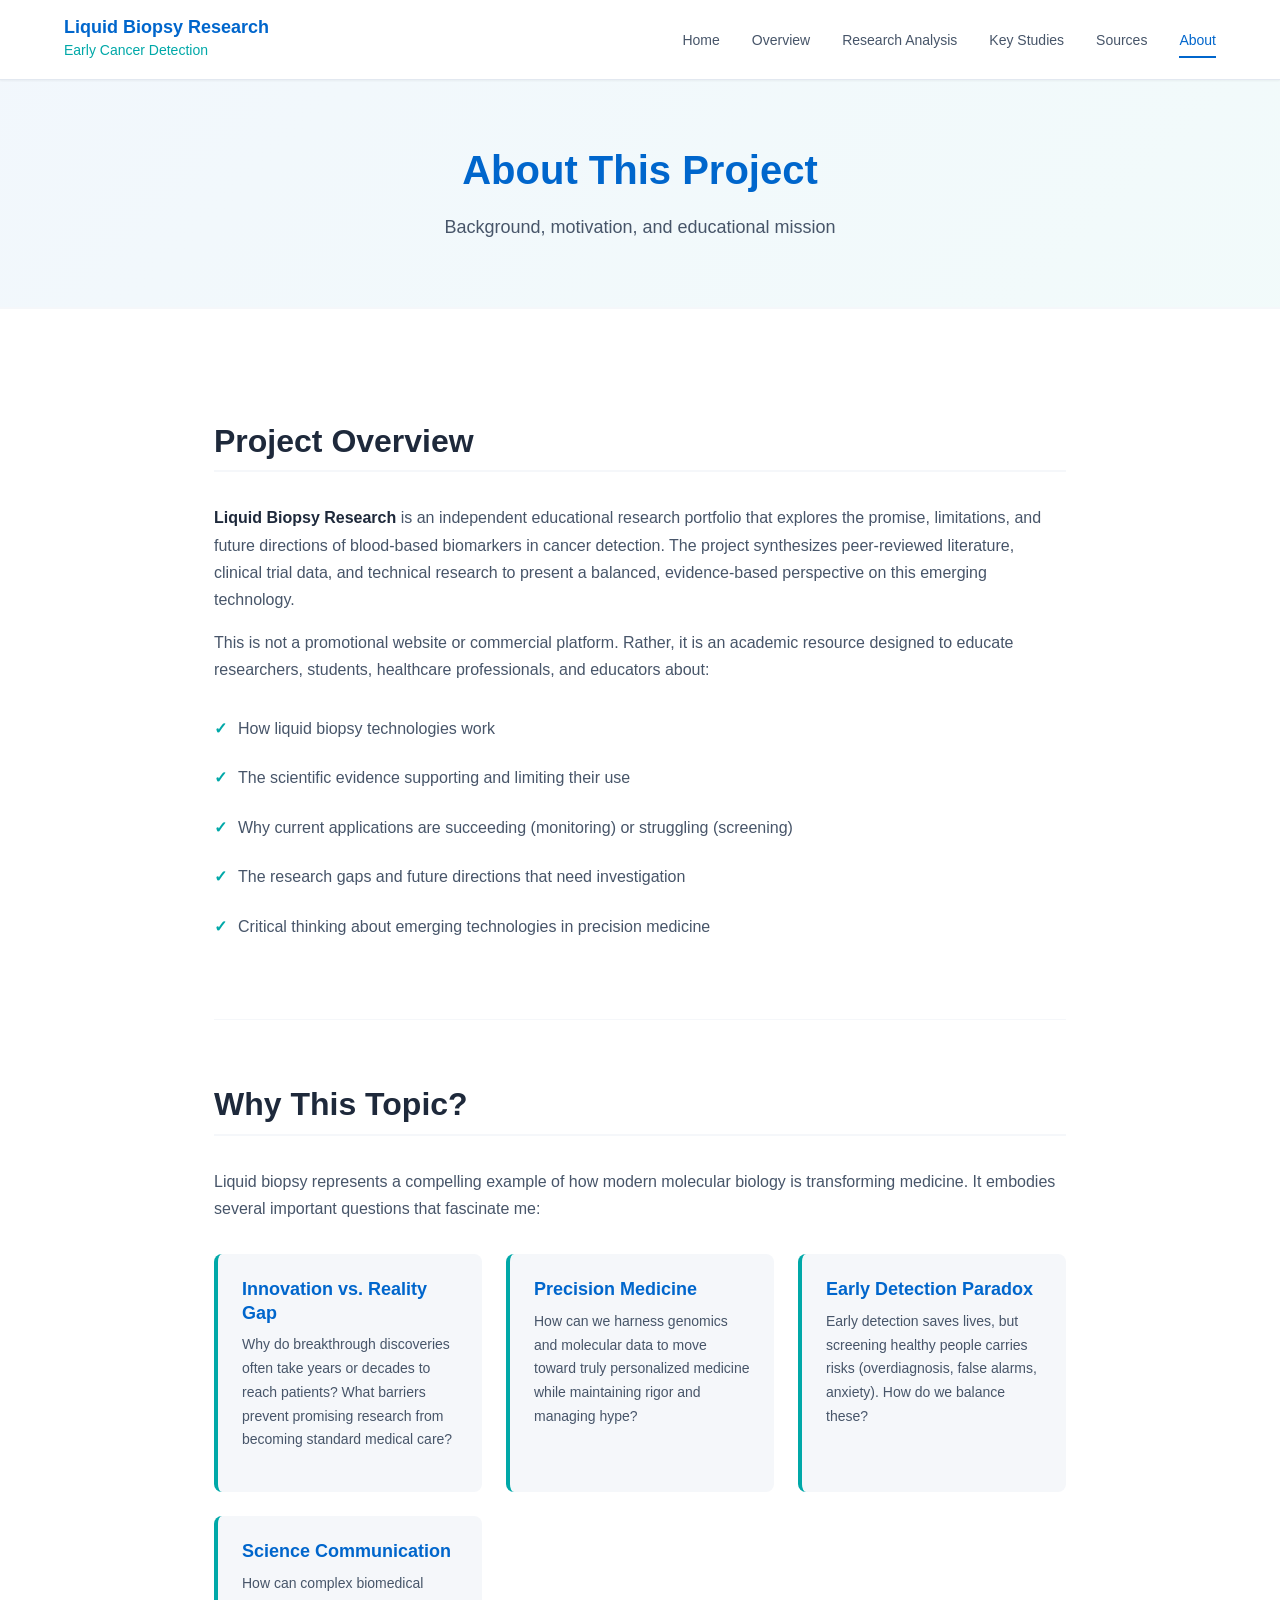
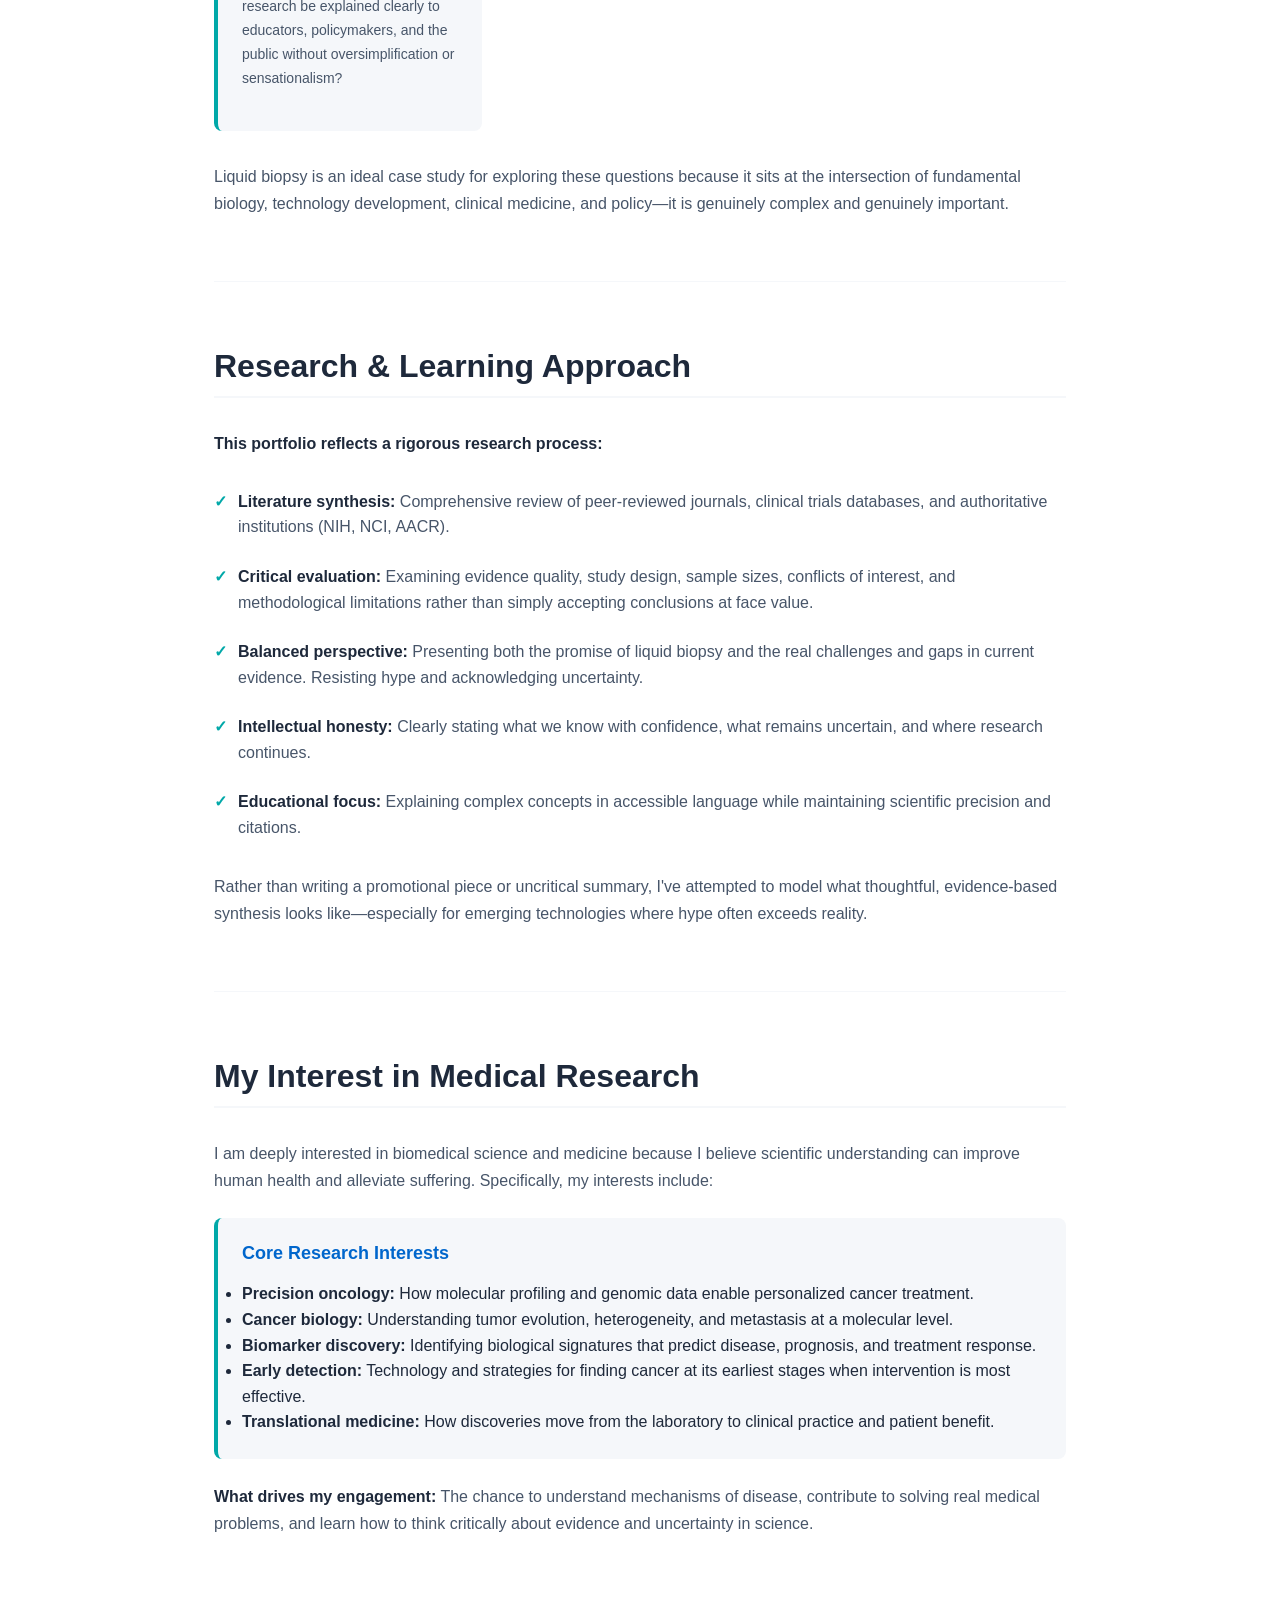
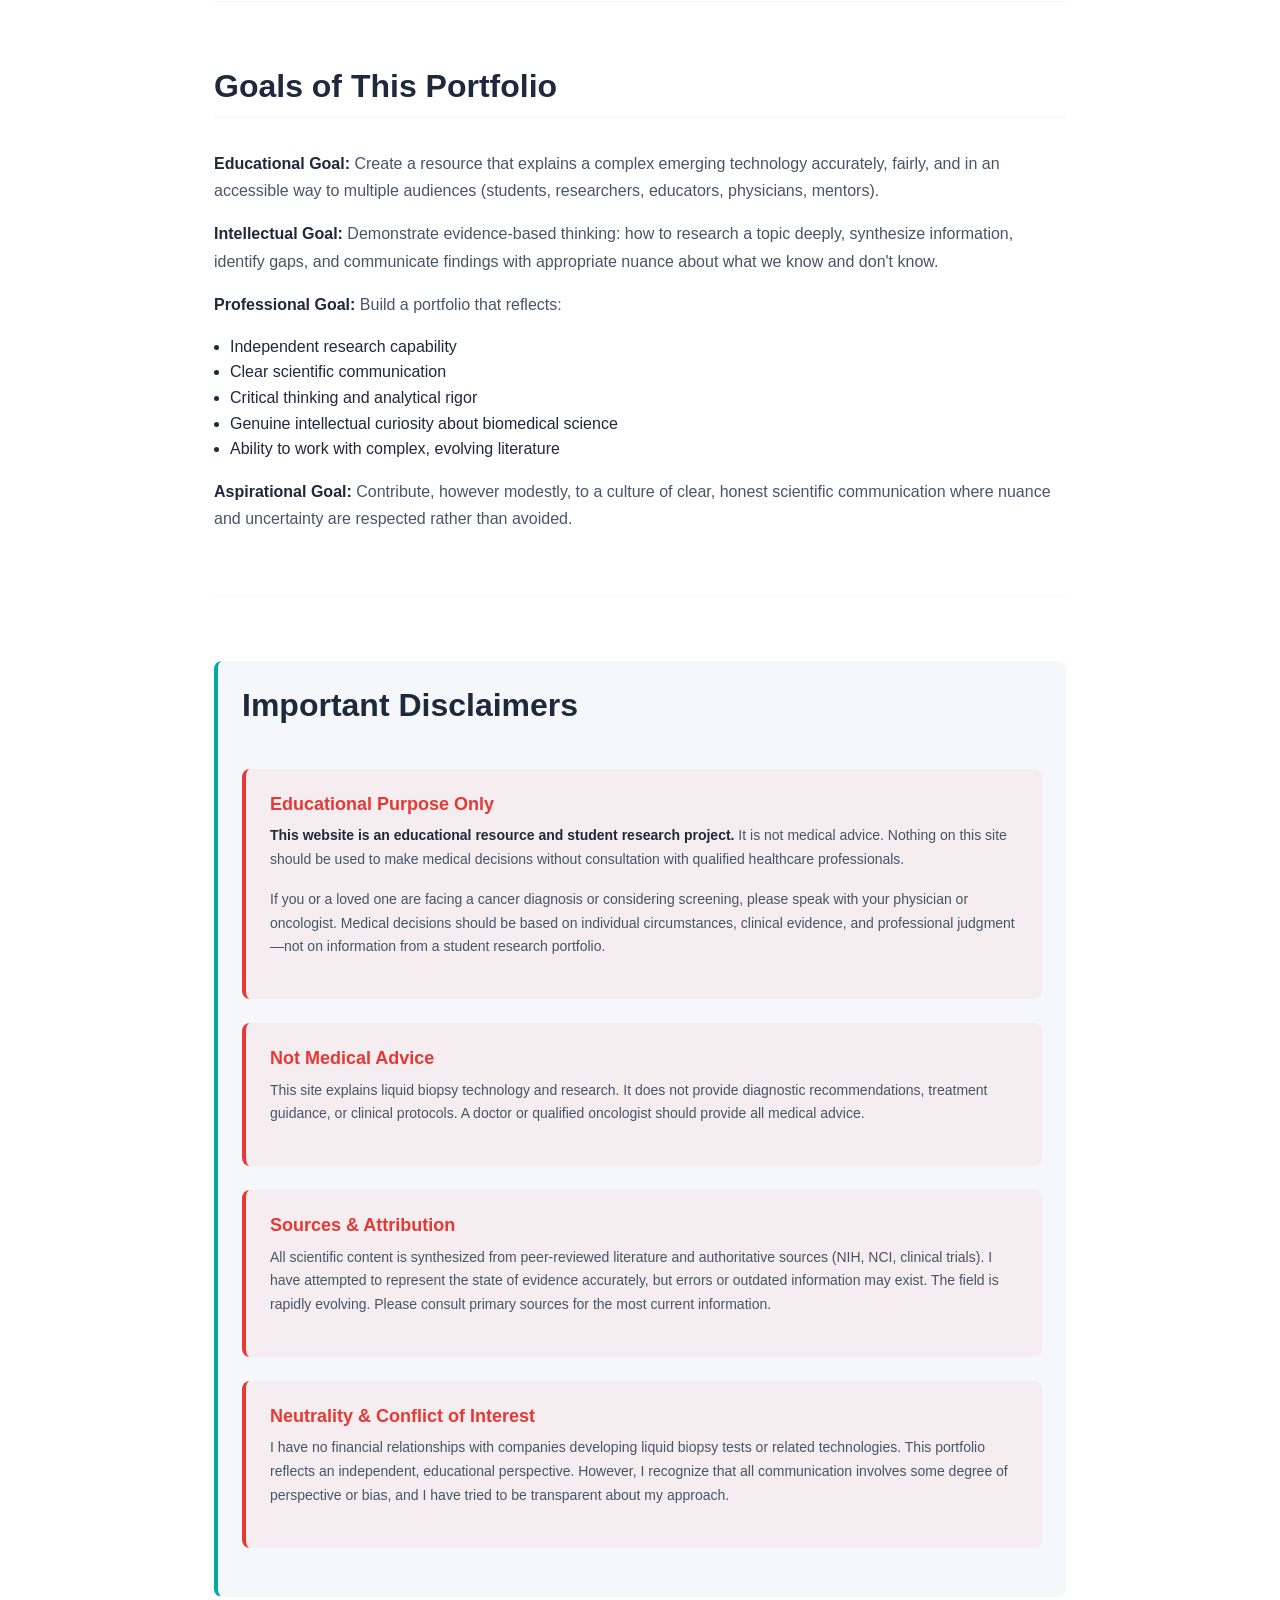
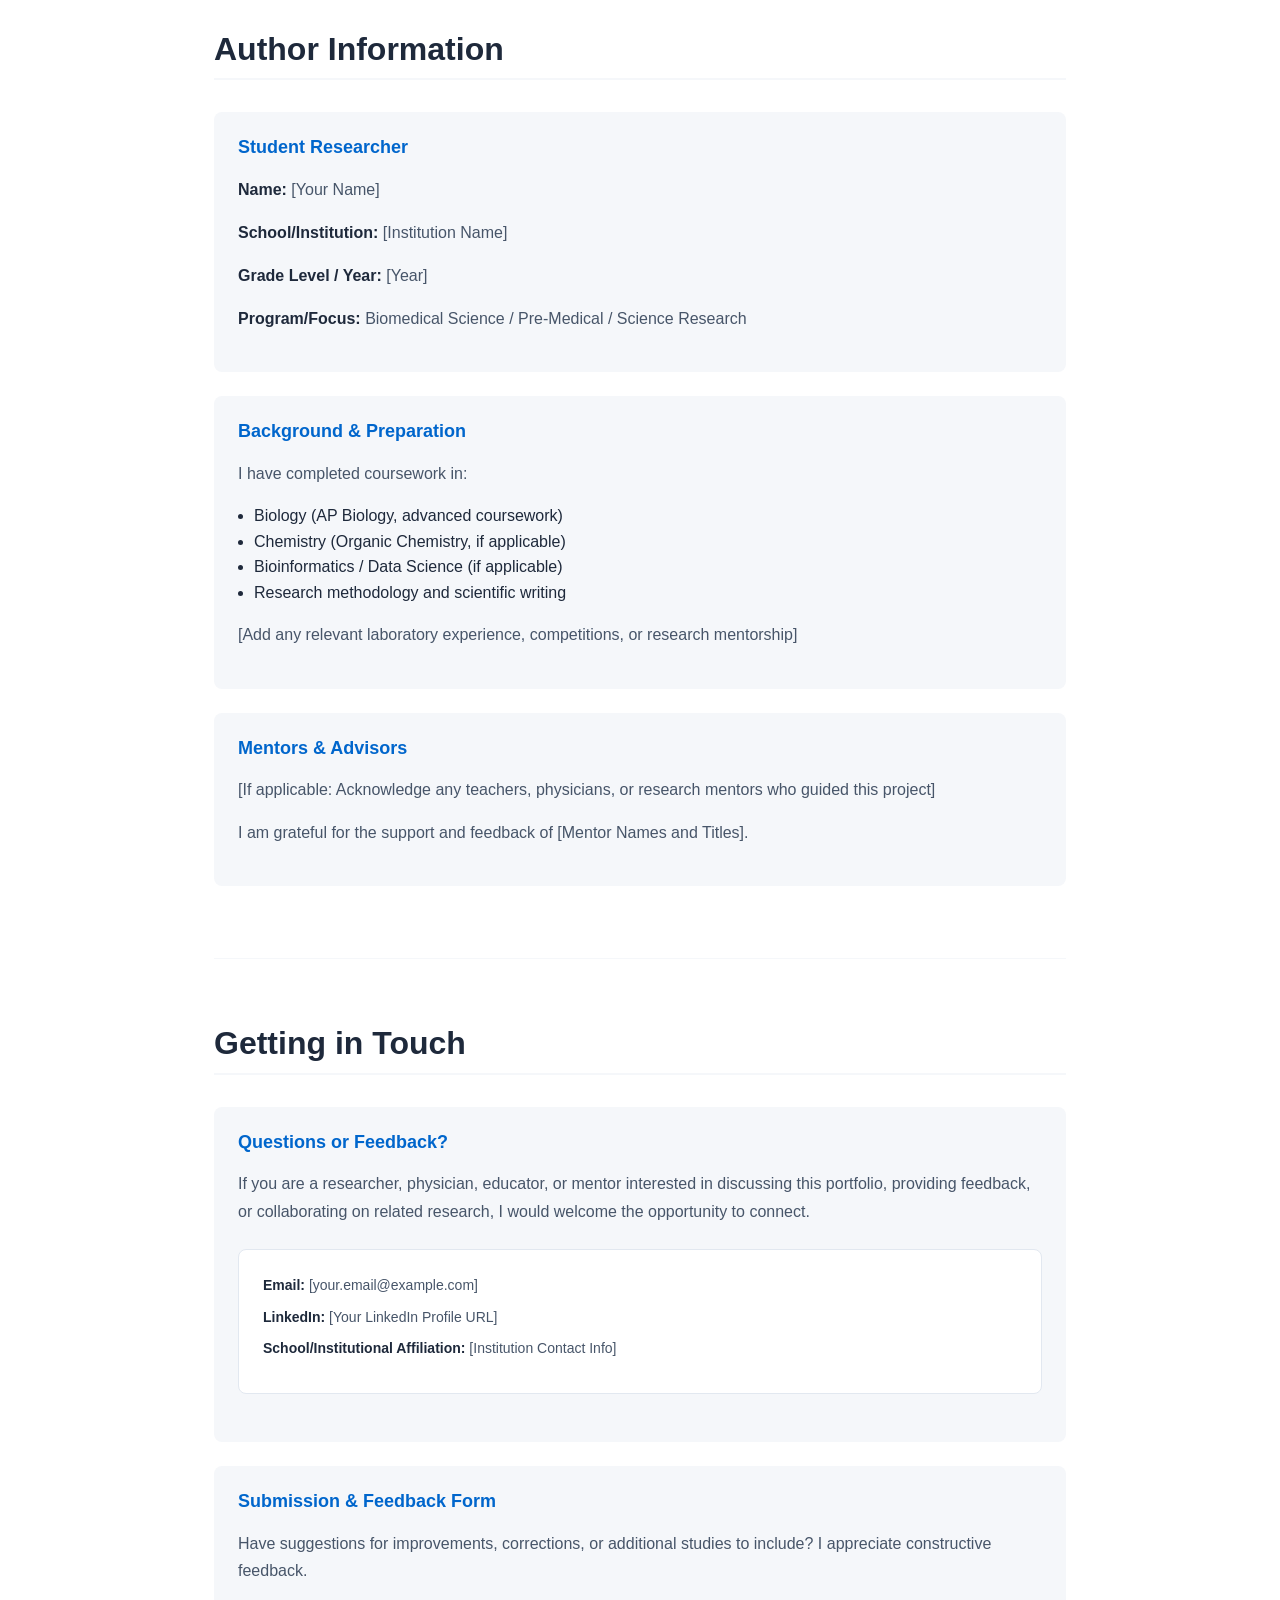
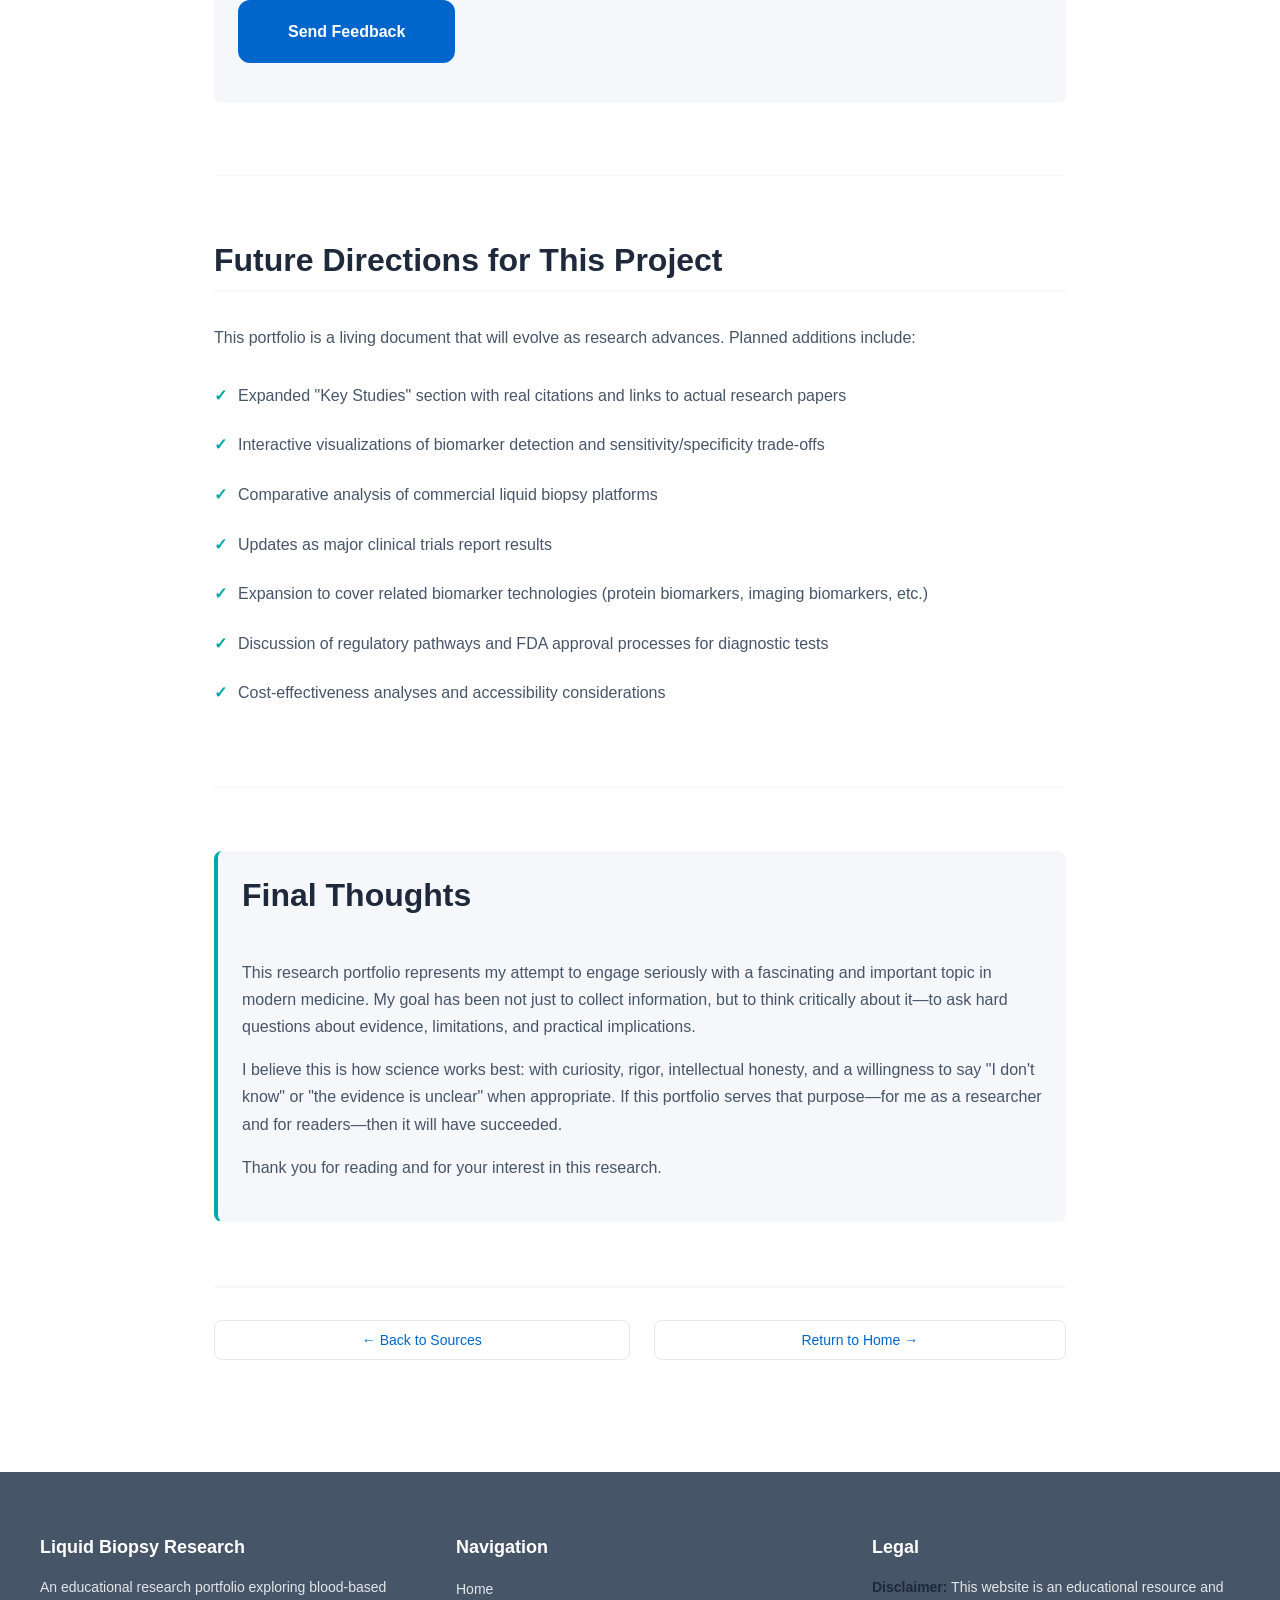
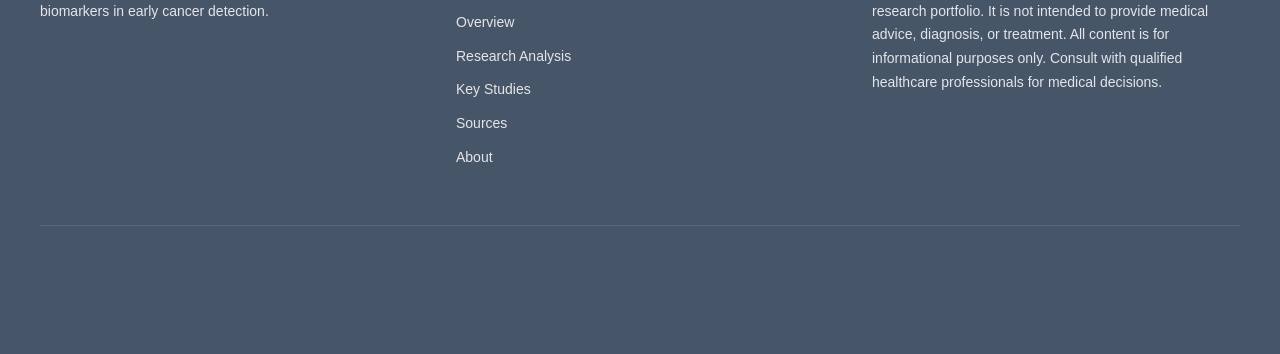
==== about.html @ 299f67df "Initial commit: Complete liquid biopsy research portfolio website" ====
<!DOCTYPE html>
<html lang="en">
<head>
    <meta charset="UTF-8">
    <meta name="viewport" content="width=device-width, initial-scale=1.0">
    <meta name="description" content="About this liquid biopsy research portfolio project and the author's interest in medical research and precision oncology.">
    <meta name="keywords" content="research portfolio, about author, medical research interest, biomedical science">
    <title>About - Liquid Biopsy Research</title>
    <link rel="stylesheet" href="style.css">
</head>
<body>
    <!-- Navigation -->
    <nav class="navbar">
        <div class="nav-container">
            <div class="nav-brand">
                <h1>Liquid Biopsy Research</h1>
                <p class="nav-tagline">Early Cancer Detection</p>
            </div>
            <ul class="nav-menu">
                <li><a href="index.html" class="nav-link">Home</a></li>
                <li><a href="overview.html" class="nav-link">Overview</a></li>
                <li><a href="research-analysis.html" class="nav-link">Research Analysis</a></li>
                <li><a href="key-studies.html" class="nav-link">Key Studies</a></li>
                <li><a href="sources.html" class="nav-link">Sources</a></li>
                <li><a href="about.html" class="nav-link active">About</a></li>
            </ul>
        </div>
    </nav>

    <!-- Page Header -->
    <section class="page-header">
        <h2>About This Project</h2>
        <p class="page-subtitle">Background, motivation, and educational mission</p>
    </section>

    <!-- Main Content -->
    <main class="content-container">
        <section class="content-section">
            <h3>Project Overview</h3>
            <p><strong>Liquid Biopsy Research</strong> is an independent educational research portfolio that explores the promise, limitations, and future directions of blood-based biomarkers in cancer detection. The project synthesizes peer-reviewed literature, clinical trial data, and technical research to present a balanced, evidence-based perspective on this emerging technology.</p>

            <p>This is not a promotional website or commercial platform. Rather, it is an academic resource designed to educate researchers, students, healthcare professionals, and educators about:</p>

            <ul class="content-list">
                <li>How liquid biopsy technologies work</li>
                <li>The scientific evidence supporting and limiting their use</li>
                <li>Why current applications are succeeding (monitoring) or struggling (screening)</li>
                <li>The research gaps and future directions that need investigation</li>
                <li>Critical thinking about emerging technologies in precision medicine</li>
            </ul>
        </section>

        <section class="content-section">
            <h3>Why This Topic?</h3>
            <p>Liquid biopsy represents a compelling example of how modern molecular biology is transforming medicine. It embodies several important questions that fascinate me:</p>

            <div class="reason-grid">
                <div class="reason-card">
                    <h5>Innovation vs. Reality Gap</h5>
                    <p>Why do breakthrough discoveries often take years or decades to reach patients? What barriers prevent promising research from becoming standard medical care?</p>
                </div>

                <div class="reason-card">
                    <h5>Precision Medicine</h5>
                    <p>How can we harness genomics and molecular data to move toward truly personalized medicine while maintaining rigor and managing hype?</p>
                </div>

                <div class="reason-card">
                    <h5>Early Detection Paradox</h5>
                    <p>Early detection saves lives, but screening healthy people carries risks (overdiagnosis, false alarms, anxiety). How do we balance these?</p>
                </div>

                <div class="reason-card">
                    <h5>Science Communication</h5>
                    <p>How can complex biomedical research be explained clearly to educators, policymakers, and the public without oversimplification or sensationalism?</p>
                </div>
            </div>

            <p style="margin-top: 1.5rem;">Liquid biopsy is an ideal case study for exploring these questions because it sits at the intersection of fundamental biology, technology development, clinical medicine, and policy—it is genuinely complex and genuinely important.</p>
        </section>

        <section class="content-section">
            <h3>Research & Learning Approach</h3>
            <p><strong>This portfolio reflects a rigorous research process:</strong></p>

            <ol class="content-list">
                <li><strong>Literature synthesis:</strong> Comprehensive review of peer-reviewed journals, clinical trials databases, and authoritative institutions (NIH, NCI, AACR).</li>

                <li><strong>Critical evaluation:</strong> Examining evidence quality, study design, sample sizes, conflicts of interest, and methodological limitations rather than simply accepting conclusions at face value.</li>

                <li><strong>Balanced perspective:</strong> Presenting both the promise of liquid biopsy and the real challenges and gaps in current evidence. Resisting hype and acknowledging uncertainty.</li>

                <li><strong>Intellectual honesty:</strong> Clearly stating what we know with confidence, what remains uncertain, and where research continues.</li>

                <li><strong>Educational focus:</strong> Explaining complex concepts in accessible language while maintaining scientific precision and citations.</li>
            </ol>

            <p style="margin-top: 1.5rem;">Rather than writing a promotional piece or uncritical summary, I've attempted to model what thoughtful, evidence-based synthesis looks like—especially for emerging technologies where hype often exceeds reality.</p>
        </section>

        <section class="content-section">
            <h3>My Interest in Medical Research</h3>
            <p>I am deeply interested in biomedical science and medicine because I believe scientific understanding can improve human health and alleviate suffering. Specifically, my interests include:</p>

            <div class="interest-box">
                <h5>Core Research Interests</h5>
                <ul style="margin: 0.5rem 0 0 0;">
                    <li><strong>Precision oncology:</strong> How molecular profiling and genomic data enable personalized cancer treatment.</li>
                    <li><strong>Cancer biology:</strong> Understanding tumor evolution, heterogeneity, and metastasis at a molecular level.</li>
                    <li><strong>Biomarker discovery:</strong> Identifying biological signatures that predict disease, prognosis, and treatment response.</li>
                    <li><strong>Early detection:</strong> Technology and strategies for finding cancer at its earliest stages when intervention is most effective.</li>
                    <li><strong>Translational medicine:</strong> How discoveries move from the laboratory to clinical practice and patient benefit.</li>
                </ul>
            </div>

            <p style="margin-top: 1rem;"><strong>What drives my engagement:</strong> The chance to understand mechanisms of disease, contribute to solving real medical problems, and learn how to think critically about evidence and uncertainty in science.</p>
        </section>

        <section class="content-section">
            <h3>Goals of This Portfolio</h3>

            <p><strong>Educational Goal:</strong> Create a resource that explains a complex emerging technology accurately, fairly, and in an accessible way to multiple audiences (students, researchers, educators, physicians, mentors).</p>

            <p><strong>Intellectual Goal:</strong> Demonstrate evidence-based thinking: how to research a topic deeply, synthesize information, identify gaps, and communicate findings with appropriate nuance about what we know and don't know.</p>

            <p><strong>Professional Goal:</strong> Build a portfolio that reflects:</p>
            <ul style="margin: 0.5rem 0 1rem 1rem;">
                <li>Independent research capability</li>
                <li>Clear scientific communication</li>
                <li>Critical thinking and analytical rigor</li>
                <li>Genuine intellectual curiosity about biomedical science</li>
                <li>Ability to work with complex, evolving literature</li>
            </ul>

            <p><strong>Aspirational Goal:</strong> Contribute, however modestly, to a culture of clear, honest scientific communication where nuance and uncertainty are respected rather than avoided.</p>
        </section>

        <section class="content-section special-box">
            <h3>Important Disclaimers</h3>

            <div class="disclaimer-section">
                <h5>Educational Purpose Only</h5>
                <p><strong>This website is an educational resource and student research project.</strong> It is not medical advice. Nothing on this site should be used to make medical decisions without consultation with qualified healthcare professionals.</p>
                <p>If you or a loved one are facing a cancer diagnosis or considering screening, please speak with your physician or oncologist. Medical decisions should be based on individual circumstances, clinical evidence, and professional judgment—not on information from a student research portfolio.</p>
            </div>

            <div class="disclaimer-section">
                <h5>Not Medical Advice</h5>
                <p>This site explains liquid biopsy technology and research. It does not provide diagnostic recommendations, treatment guidance, or clinical protocols. A doctor or qualified oncologist should provide all medical advice.</p>
            </div>

            <div class="disclaimer-section">
                <h5>Sources & Attribution</h5>
                <p>All scientific content is synthesized from peer-reviewed literature and authoritative sources (NIH, NCI, clinical trials). I have attempted to represent the state of evidence accurately, but errors or outdated information may exist. The field is rapidly evolving. Please consult primary sources for the most current information.</p>
            </div>

            <div class="disclaimer-section">
                <h5>Neutrality & Conflict of Interest</h5>
                <p>I have no financial relationships with companies developing liquid biopsy tests or related technologies. This portfolio reflects an independent, educational perspective. However, I recognize that all communication involves some degree of perspective or bias, and I have tried to be transparent about my approach.</p>
            </div>
        </section>

        <section class="content-section">
            <h3>Author Information</h3>
            
            <div class="author-section">
                <h5>Student Researcher</h5>
                <p><strong>Name:</strong> [Your Name]</p>
                <p><strong>School/Institution:</strong> [Institution Name]</p>
                <p><strong>Grade Level / Year:</strong> [Year]</p>
                <p><strong>Program/Focus:</strong> Biomedical Science / Pre-Medical / Science Research</p>
            </div>

            <div class="author-section">
                <h5>Background & Preparation</h5>
                <p>I have completed coursework in:</p>
                <ul style="margin: 0.5rem 0 1rem 1rem;">
                    <li>Biology (AP Biology, advanced coursework)</li>
                    <li>Chemistry (Organic Chemistry, if applicable)</li>
                    <li>Bioinformatics / Data Science (if applicable)</li>
                    <li>Research methodology and scientific writing</li>
                </ul>
                <p>[Add any relevant laboratory experience, competitions, or research mentorship]</p>
            </div>

            <div class="author-section">
                <h5>Mentors & Advisors</h5>
                <p>[If applicable: Acknowledge any teachers, physicians, or research mentors who guided this project]</p>
                <p>I am grateful for the support and feedback of [Mentor Names and Titles].</p>
            </div>
        </section>

        <section class="content-section">
            <h3>Getting in Touch</h3>

            <div class="contact-section">
                <h5>Questions or Feedback?</h5>
                <p>If you are a researcher, physician, educator, or mentor interested in discussing this portfolio, providing feedback, or collaborating on related research, I would welcome the opportunity to connect.</p>

                <div class="contact-info">
                    <p><strong>Email:</strong> [your.email@example.com]</p>
                    <p><strong>LinkedIn:</strong> [Your LinkedIn Profile URL]</p>
                    <p><strong>School/Institutional Affiliation:</strong> [Institution Contact Info]</p>
                </div>
            </div>

            <div class="contact-section">
                <h5>Submission & Feedback Form</h5>
                <p>Have suggestions for improvements, corrections, or additional studies to include? I appreciate constructive feedback.</p>
                <p><a href="#" class="cta-button">Send Feedback</a></p>
            </div>
        </section>

        <section class="content-section">
            <h3>Future Directions for This Project</h3>
            <p>This portfolio is a living document that will evolve as research advances. Planned additions include:</p>

            <ul class="content-list">
                <li>Expanded "Key Studies" section with real citations and links to actual research papers</li>
                <li>Interactive visualizations of biomarker detection and sensitivity/specificity trade-offs</li>
                <li>Comparative analysis of commercial liquid biopsy platforms</li>
                <li>Updates as major clinical trials report results</li>
                <li>Expansion to cover related biomarker technologies (protein biomarkers, imaging biomarkers, etc.)</li>
                <li>Discussion of regulatory pathways and FDA approval processes for diagnostic tests</li>
                <li>Cost-effectiveness analyses and accessibility considerations</li>
            </ul>
        </section>

        <section class="content-section info-box">
            <h3>Final Thoughts</h3>
            <p>This research portfolio represents my attempt to engage seriously with a fascinating and important topic in modern medicine. My goal has been not just to collect information, but to think critically about it—to ask hard questions about evidence, limitations, and practical implications.</p>

            <p>I believe this is how science works best: with curiosity, rigor, intellectual honesty, and a willingness to say "I don't know" or "the evidence is unclear" when appropriate. If this portfolio serves that purpose—for me as a researcher and for readers—then it will have succeeded.</p>

            <p>Thank you for reading and for your interest in this research.</p>
        </section>

        <div class="section-navigation">
            <a href="sources.html" class="nav-link-secondary">← Back to Sources</a>
            <a href="index.html" class="nav-link-secondary">Return to Home →</a>
        </div>
    </main>

    <!-- Footer -->
    <footer class="footer">
        <div class="footer-content">
            <div class="footer-section">
                <h5>Liquid Biopsy Research</h5>
                <p>An educational research portfolio exploring blood-based biomarkers in early cancer detection.</p>
            </div>
            <div class="footer-section">
                <h5>Navigation</h5>
                <ul class="footer-links">
                    <li><a href="index.html">Home</a></li>
                    <li><a href="overview.html">Overview</a></li>
                    <li><a href="research-analysis.html">Research Analysis</a></li>
                    <li><a href="key-studies.html">Key Studies</a></li>
                    <li><a href="sources.html">Sources</a></li>
                    <li><a href="about.html">About</a></li>
                </ul>
            </div>
            <div class="footer-section">
                <h5>Legal</h5>
                <p><strong>Disclaimer:</strong> This website is an educational resource and research portfolio. It is not intended to provide medical advice, diagnosis, or treatment. All content is for informational purposes only. Consult with qualified healthcare professionals for medical decisions.</p>
            </div>
        </div>
        <div class="footer-bottom">
            <p>&copy; 2026 Liquid Biopsy Research Portfolio. All rights reserved. Content synthesized from peer-reviewed literature.</p>
        </div>
    </footer>

    <script src="script.js"></script>
</body>
</html>
---- style.css ----
/* ==========================================
   LIQUID BIOPSY RESEARCH - STYLESHEET
   Professional, Modern, Academic Design
   ========================================== */

/* ========== CSS VARIABLES & ROOT SETTINGS ========== */
:root {
    /* Color Palette */
    --color-primary: #0066cc;
    --color-primary-dark: #003d7a;
    --color-secondary: #00a8a8;
    --color-accent: #0066cc;
    --color-slate: #475569;
    --color-light-gray: #f5f7fa;
    --color-border: #e2e8f0;
    --color-white: #ffffff;
    --color-text-dark: #1e293b;
    --color-text-medium: #475569;
    --color-text-light: #64748b;
    --color-success: #00a86b;
    --color-warning: #ff9800;
    --color-error: #e53935;

    /* Typography */
    --font-family-sans: -apple-system, BlinkMacSystemFont, 'Segoe UI', 'Roboto', 'Oxygen', 'Ubuntu', 'Cantarell', sans-serif;
    --font-family-serif: 'Georgia', 'Garamond', serif;
    --font-size-xs: 0.75rem;
    --font-size-sm: 0.875rem;
    --font-size-base: 1rem;
    --font-size-lg: 1.125rem;
    --font-size-xl: 1.5rem;
    --font-size-2xl: 2rem;
    --font-size-3xl: 2.5rem;
    --font-size-4xl: 3rem;
    --font-weight-normal: 400;
    --font-weight-medium: 500;
    --font-weight-semibold: 600;
    --font-weight-bold: 700;

    /* Spacing */
    --spacing-xs: 0.25rem;
    --spacing-sm: 0.5rem;
    --spacing-md: 1rem;
    --spacing-lg: 1.5rem;
    --spacing-xl: 2rem;
    --spacing-2xl: 3rem;
    --spacing-3xl: 4rem;

    /* Shadows */
    --shadow-sm: 0 1px 2px rgba(0, 0, 0, 0.05);
    --shadow-md: 0 4px 6px rgba(0, 0, 0, 0.07);
    --shadow-lg: 0 10px 15px rgba(0, 0, 0, 0.1);
    --shadow-xl: 0 20px 25px rgba(0, 0, 0, 0.1);

    /* Border Radius */
    --radius-sm: 0.375rem;
    --radius-md: 0.5rem;
    --radius-lg: 0.75rem;
    --radius-xl: 1rem;

    /* Transitions */
    --transition-fast: 150ms ease-in-out;
    --transition-base: 250ms ease-in-out;
    --transition-slow: 350ms ease-in-out;
}

/* ========== GLOBAL STYLES ========== */
* {
    margin: 0;
    padding: 0;
    box-sizing: border-box;
}

html {
    scroll-behavior: smooth;
}

body {
    font-family: var(--font-family-sans);
    font-size: var(--font-size-base);
    line-height: 1.6;
    color: var(--color-text-dark);
    background-color: var(--color-white);
}

/* ========== TYPOGRAPHY ========== */
h1, h2, h3, h4, h5, h6 {
    font-weight: var(--font-weight-semibold);
    line-height: 1.3;
    margin-bottom: var(--spacing-lg);
    color: var(--color-text-dark);
}

h1 {
    font-size: var(--font-size-4xl);
    font-weight: var(--font-weight-bold);
    margin-bottom: var(--spacing-xl);
}

h2 {
    font-size: var(--font-size-3xl);
    margin-bottom: var(--spacing-xl);
}

h3 {
    font-size: var(--font-size-2xl);
    margin-bottom: var(--spacing-lg);
    padding-bottom: var(--spacing-sm);
    border-bottom: 2px solid var(--color-light-gray);
}

h4 {
    font-size: var(--font-size-xl);
    margin-bottom: var(--spacing-md);
}

h5 {
    font-size: var(--font-size-lg);
    margin-bottom: var(--spacing-sm);
}

h6 {
    font-size: var(--font-size-base);
    font-weight: var(--font-weight-semibold);
    margin-bottom: var(--spacing-sm);
}

p {
    margin-bottom: var(--spacing-md);
    color: var(--color-text-medium);
    line-height: 1.7;
}

a {
    color: var(--color-primary);
    text-decoration: none;
    transition: color var(--transition-fast);
}

a:hover {
    color: var(--color-primary-dark);
    text-decoration: underline;
}

strong {
    font-weight: var(--font-weight-semibold);
    color: var(--color-text-dark);
}

em {
    font-style: italic;
}

/* ========== NAVIGATION ========== */
.navbar {
    position: sticky;
    top: 0;
    z-index: 1000;
    background-color: var(--color-white);
    border-bottom: 1px solid var(--color-border);
    box-shadow: var(--shadow-sm);
    transition: box-shadow var(--transition-base);
}

.navbar:hover {
    box-shadow: var(--shadow-md);
}

.nav-container {
    max-width: 1200px;
    margin: 0 auto;
    padding: var(--spacing-md) var(--spacing-lg);
    display: flex;
    justify-content: space-between;
    align-items: center;
    gap: var(--spacing-xl);
}

.nav-brand {
    flex-shrink: 0;
}

.nav-brand h1 {
    font-size: var(--font-size-lg);
    margin: 0;
    color: var(--color-primary);
    font-weight: var(--font-weight-bold);
}

.nav-tagline {
    font-size: var(--font-size-sm);
    color: var(--color-secondary);
    margin: 0;
    font-weight: var(--font-weight-medium);
}

.nav-menu {
    display: flex;
    list-style: none;
    gap: var(--spacing-xl);
    flex-wrap: wrap;
    justify-content: flex-end;
}

.nav-link {
    font-size: var(--font-size-sm);
    font-weight: var(--font-weight-medium);
    color: var(--color-text-medium);
    transition: color var(--transition-fast), border-color var(--transition-fast);
    padding: var(--spacing-sm) 0;
    border-bottom: 2px solid transparent;
}

.nav-link:hover,
.nav-link.active {
    color: var(--color-primary);
    border-bottom-color: var(--color-primary);
}

/* ========== HERO SECTION ========== */
.hero {
    display: grid;
    grid-template-columns: 1fr 1fr;
    gap: var(--spacing-3xl);
    align-items: center;
    padding: var(--spacing-3xl) var(--spacing-lg);
    max-width: 1200px;
    margin: 0 auto;
    margin-top: var(--spacing-2xl);
}

.hero-content {
    padding: var(--spacing-lg) 0;
}

.hero-title {
    font-size: var(--font-size-4xl);
    color: var(--color-primary);
    margin-bottom: var(--spacing-lg);
    line-height: 1.2;
}

.hero-subtitle {
    font-size: var(--font-size-xl);
    color: var(--color-secondary);
    margin-bottom: var(--spacing-md);
    font-weight: var(--font-weight-medium);
}

.hero-description {
    font-size: var(--font-size-lg);
    color: var(--color-text-medium);
    margin-bottom: var(--spacing-xl);
    line-height: 1.8;
}

.hero-visual {
    display: flex;
    justify-content: center;
    align-items: center;
}

.hero-graphic {
    width: 300px;
    height: 300px;
    animation: float 6s ease-in-out infinite;
}

@keyframes float {
    0%, 100% { transform: translateY(0px); }
    50% { transform: translateY(-20px); }
}

/* ========== BUTTONS ========== */
.cta-button {
    display: inline-block;
    padding: var(--spacing-md) var(--spacing-2xl);
    font-size: var(--font-size-base);
    font-weight: var(--font-weight-semibold);
    background-color: var(--color-primary);
    color: var(--color-white);
    border: 2px solid var(--color-primary);
    border-radius: var(--radius-lg);
    transition: all var(--transition-base);
    cursor: pointer;
    text-align: center;
}

.cta-button:hover {
    background-color: var(--color-primary-dark);
    border-color: var(--color-primary-dark);
    transform: translateY(-2px);
    box-shadow: var(--shadow-md);
    text-decoration: none;
}

.cta-button.secondary {
    background-color: transparent;
    color: var(--color-primary);
    border-color: var(--color-primary);
}

.cta-button.secondary:hover {
    background-color: rgba(0, 102, 204, 0.05);
}

.cta-button.primary {
    background-color: var(--color-primary);
    color: var(--color-white);
}

/* ========== SECTIONS & CONTAINERS ========== */
.content-container {
    max-width: 900px;
    margin: 0 auto;
    padding: var(--spacing-2xl) var(--spacing-lg);
}

.section-title {
    font-size: var(--font-size-2xl);
    font-weight: var(--font-weight-bold);
    color: var(--color-primary);
    margin-bottom: var(--spacing-2xl);
    text-align: center;
    position: relative;
    padding-bottom: var(--spacing-lg);
}

.section-title::after {
    content: '';
    position: absolute;
    bottom: 0;
    left: 50%;
    transform: translateX(-50%);
    width: 60px;
    height: 3px;
    background: linear-gradient(90deg, var(--color-primary), var(--color-secondary));
    border-radius: var(--radius-md);
}

.page-header {
    background: linear-gradient(135deg, rgba(0, 102, 204, 0.05), rgba(0, 168, 168, 0.05));
    padding: var(--spacing-3xl) var(--spacing-lg);
    margin-bottom: var(--spacing-3xl);
    text-align: center;
    border-bottom: 2px solid var(--color-light-gray);
}

.page-header h2 {
    color: var(--color-primary);
    margin-bottom: var(--spacing-md);
}

.page-subtitle {
    font-size: var(--font-size-lg);
    color: var(--color-text-medium);
    max-width: 600px;
    margin: 0 auto;
}

.content-section {
    margin-bottom: var(--spacing-3xl);
    padding-bottom: var(--spacing-2xl);
    border-bottom: 1px solid var(--color-light-gray);
}

.content-section:last-child {
    border-bottom: none;
}

.content-section h3 {
    margin-bottom: var(--spacing-xl);
}

.content-section h4 {
    color: var(--color-primary);
    margin-top: var(--spacing-lg);
    margin-bottom: var(--spacing-md);
}

/* ========== HIGHLIGHTS & CALLOUTS ========== */
.highlight-box,
.info-box,
.interpretation-box,
.special-box {
    background-color: var(--color-light-gray);
    border-left: 4px solid var(--color-primary);
    padding: var(--spacing-lg);
    margin: var(--spacing-xl) 0;
    border-radius: var(--radius-md);
}

.info-box {
    border-left-color: var(--color-secondary);
}

.special-box {
    border-left-color: var(--color-secondary);
}

.highlight-box h5,
.info-box h5,
.interpretation-box h5 {
    color: var(--color-primary);
    margin-bottom: var(--spacing-md);
}

/* ========== HIGHLIGHTS STRIP ========== */
.highlights-strip {
    background: linear-gradient(135deg, var(--color-primary) 0%, var(--color-secondary) 100%);
    color: var(--color-white);
    padding: var(--spacing-2xl) var(--spacing-lg);
    margin: var(--spacing-2xl) 0;
}

.highlights-container {
    max-width: 1200px;
    margin: 0 auto;
    display: grid;
    grid-template-columns: repeat(auto-fit, minmax(250px, 1fr));
    gap: var(--spacing-xl);
}

.highlight-item {
    text-align: center;
}

.highlight-item h4 {
    color: var(--color-white);
    margin-bottom: var(--spacing-sm);
    font-size: var(--font-size-lg);
}

.highlight-item p {
    color: rgba(255, 255, 255, 0.95);
    font-size: var(--font-size-sm);
}

/* ========== FEATURES GRID ========== */
.features-section {
    max-width: 1200px;
    margin: var(--spacing-3xl) auto;
    padding: 0 var(--spacing-lg);
}

.features-grid {
    display: grid;
    grid-template-columns: repeat(auto-fit, minmax(300px, 1fr));
    gap: var(--spacing-xl);
    margin-top: var(--spacing-2xl);
}

.feature-card {
    background-color: var(--color-white);
    border: 1px solid var(--color-border);
    border-radius: var(--radius-lg);
    padding: var(--spacing-xl);
    transition: all var(--transition-base);
    box-shadow: var(--shadow-sm);
}

.feature-card:hover {
    box-shadow: var(--shadow-lg);
    transform: translateY(-4px);
    border-color: var(--color-primary);
}

.feature-icon {
    width: 60px;
    height: 60px;
    margin-bottom: var(--spacing-md);
    color: var(--color-primary);
}

.feature-icon svg {
    width: 100%;
    height: 100%;
}

.feature-card h4 {
    color: var(--color-primary);
    margin-bottom: var(--spacing-md);
}

.feature-card p {
    color: var(--color-text-medium);
    margin-bottom: var(--spacing-md);
    font-size: var(--font-size-sm);
}

.learn-more {
    color: var(--color-primary);
    font-weight: var(--font-weight-semibold);
    font-size: var(--font-size-sm);
    transition: color var(--transition-fast);
}

.learn-more:hover {
    color: var(--color-primary-dark);
}

/* ========== TIMELINE ========== */
.process-section {
    max-width: 1200px;
    margin: var(--spacing-3xl) auto;
    padding: 0 var(--spacing-lg);
}

.timeline {
    display: grid;
    grid-template-columns: repeat(auto-fit, minmax(200px, 1fr));
    gap: var(--spacing-xl);
    margin-top: var(--spacing-2xl);
    position: relative;
}

.timeline::before {
    content: '';
    position: absolute;
    top: 30px;
    left: 0;
    right: 0;
    height: 2px;
    background: linear-gradient(90deg, var(--color-primary), var(--color-secondary), var(--color-primary));
    z-index: -1;
}

@media (max-width: 768px) {
    .timeline::before {
        display: none;
    }
}

.timeline-item {
    text-align: center;
    position: relative;
}

.timeline-dot {
    width: 20px;
    height: 20px;
    background-color: var(--color-primary);
    border: 3px solid var(--color-white);
    border-radius: 50%;
    margin: 0 auto var(--spacing-lg);
    box-shadow: var(--shadow-md);
}

.timeline-item h5 {
    color: var(--color-primary);
    margin-bottom: var(--spacing-sm);
}

.timeline-item p {
    font-size: var(--font-size-sm);
    color: var(--color-text-light);
}

/* ========== INSIGHT CALLOUT ========== */
.insight-callout {
    background: linear-gradient(135deg, rgba(0, 102, 204, 0.08), rgba(0, 168, 168, 0.08));
    border: 2px solid var(--color-primary);
    border-radius: var(--radius-xl);
    padding: var(--spacing-2xl);
    margin: var(--spacing-2xl) 0;
    text-align: center;
}

.insight-content h4 {
    color: var(--color-primary);
    font-size: var(--font-size-lg);
    margin-bottom: var(--spacing-md);
}

.insight-content p {
    font-size: var(--font-size-lg);
    color: var(--color-text-dark);
    line-height: 1.8;
    font-style: italic;
    margin-bottom: var(--spacing-lg);
}

.insight-source {
    display: block;
    font-size: var(--font-size-sm);
    color: var(--color-text-light);
    font-weight: var(--font-weight-medium);
}

/* ========== SNAPSHOT / RESEARCH LANDSCAPE ========== */
.snapshot-section {
    max-width: 1200px;
    margin: var(--spacing-3xl) auto;
    padding: 0 var(--spacing-lg);
}

.snapshot-grid {
    display: grid;
    grid-template-columns: repeat(auto-fit, minmax(280px, 1fr));
    gap: var(--spacing-xl);
    margin-top: var(--spacing-2xl);
}

.snapshot-card {
    background-color: var(--color-light-gray);
    border-radius: var(--radius-lg);
    padding: var(--spacing-lg);
    border: 1px solid var(--color-border);
}

.snapshot-card h5 {
    color: var(--color-primary);
    margin-bottom: var(--spacing-md);
}

.snapshot-list {
    list-style: none;
}

.snapshot-list li {
    padding: var(--spacing-sm) 0;
    color: var(--color-text-medium);
    font-size: var(--font-size-sm);
    padding-left: var(--spacing-lg);
    position: relative;
}

.snapshot-list li:before {
    content: '•';
    color: var(--color-secondary);
    font-weight: var(--font-weight-bold);
    position: absolute;
    left: 0;
}

/* ========== CTA SECTION ========== */
.cta-section {
    background: linear-gradient(135deg, rgba(0, 102, 204, 0.05), rgba(0, 168, 168, 0.05));
    border-radius: var(--radius-xl);
    padding: var(--spacing-3xl) var(--spacing-lg);
    text-align: center;
    margin: var(--spacing-3xl) 0;
}

.cta-section h3 {
    color: var(--color-primary);
    margin-bottom: var(--spacing-md);
    border-bottom: none;
}

.cta-section p {
    font-size: var(--font-size-lg);
    color: var(--color-text-medium);
    max-width: 600px;
    margin: 0 auto var(--spacing-xl);
}

.cta-buttons {
    display: flex;
    justify-content: center;
    gap: var(--spacing-lg);
    flex-wrap: wrap;
}

/* ========== BIOMARKER GRID ========== */
.biomarker-grid {
    display: grid;
    grid-template-columns: repeat(auto-fit, minmax(300px, 1fr));
    gap: var(--spacing-xl);
    margin: var(--spacing-xl) 0;
}

.biomarker-card {
    background-color: var(--color-light-gray);
    border-left: 4px solid var(--color-secondary);
    border-radius: var(--radius-md);
    padding: var(--spacing-lg);
    transition: all var(--transition-base);
}

.biomarker-card:hover {
    border-left-color: var(--color-primary);
    box-shadow: var(--shadow-md);
}

.biomarker-card h4 {
    color: var(--color-primary);
    margin-bottom: var(--spacing-md);
}

.biomarker-card p {
    font-size: var(--font-size-sm);
    margin-bottom: var(--spacing-sm);
}

/* ========== COMPARISON TABLE ========== */
.comparison-table {
    width: 100%;
    border-collapse: collapse;
    margin: var(--spacing-xl) 0;
    box-shadow: var(--shadow-sm);
    border-radius: var(--radius-lg);
    overflow: hidden;
}

.comparison-table thead {
    background-color: var(--color-primary);
    color: var(--color-white);
}

.comparison-table th {
    padding: var(--spacing-md) var(--spacing-lg);
    font-weight: var(--font-weight-semibold);
    text-align: left;
}

.comparison-table td {
    padding: var(--spacing-md) var(--spacing-lg);
    border-bottom: 1px solid var(--color-border);
    color: var(--color-text-medium);
    font-size: var(--font-size-sm);
}

.comparison-table tbody tr:hover {
    background-color: var(--color-light-gray);
}

.comparison-table tbody tr:nth-child(even) {
    background-color: rgba(245, 247, 250, 0.5);
}

/* ========== CONTENT LISTS ========== */
.content-list {
    list-style: none;
    margin: var(--spacing-lg) 0;
}

.content-list li {
    padding: var(--spacing-sm) 0 var(--spacing-sm) var(--spacing-lg);
    position: relative;
    margin-bottom: var(--spacing-sm);
    color: var(--color-text-medium);
}

.content-list li:before {
    content: '✓';
    position: absolute;
    left: 0;
    color: var(--color-secondary);
    font-weight: var(--font-weight-bold);
}

/* ========== CANCER TYPE ITEMS ========== */
.cancer-types-list {
    display: grid;
    gap: var(--spacing-lg);
    margin: var(--spacing-xl) 0;
}

.cancer-type-item {
    background-color: var(--color-light-gray);
    border-radius: var(--radius-md);
    padding: var(--spacing-lg);
    border-left: 4px solid var(--color-primary);
}

.cancer-type-item h5 {
    color: var(--color-primary);
    margin-bottom: var(--spacing-sm);
}

.cancer-type-item p {
    font-size: var(--font-size-sm);
    color: var(--color-text-medium);
}

/* ========== STUDY CARDS ========== */
.study-card {
    background-color: var(--color-white);
    border: 1px solid var(--color-border);
    border-radius: var(--radius-lg);
    margin-bottom: var(--spacing-xl);
    overflow: hidden;
    transition: all var(--transition-base);
    box-shadow: var(--shadow-sm);
}

.study-card:hover {
    box-shadow: var(--shadow-md);
    border-color: var(--color-primary);
}

.study-header {
    background-color: var(--color-light-gray);
    padding: var(--spacing-lg);
    border-bottom: 1px solid var(--color-border);
    display: flex;
    justify-content: space-between;
    align-items: center;
}

.study-header h4 {
    margin: 0;
    color: var(--color-primary);
}

.study-year {
    background-color: var(--color-primary);
    color: var(--color-white);
    padding: var(--spacing-sm) var(--spacing-md);
    border-radius: var(--radius-md);
    font-size: var(--font-size-sm);
    font-weight: var(--font-weight-semibold);
    white-space: nowrap;
    margin-left: var(--spacing-lg);
}

.study-content {
    padding: var(--spacing-lg);
}

.study-detail {
    margin-bottom: var(--spacing-lg);
}

.study-detail:last-child {
    margin-bottom: 0;
}

.study-detail strong {
    color: var(--color-primary);
    display: block;
    margin-bottom: var(--spacing-sm);
}

.study-detail p {
    margin-bottom: var(--spacing-sm);
    font-size: var(--font-size-sm);
}

.study-detail ul {
    list-style: none;
    margin-left: var(--spacing-lg);
}

.study-detail li {
    padding: var(--spacing-xs) 0;
    color: var(--color-text-medium);
    font-size: var(--font-size-sm);
    position: relative;
}

.study-detail li:before {
    content: '→';
    position: absolute;
    left: calc(-1 * var(--spacing-md));
    color: var(--color-secondary);
}

/* ========== BARRIER GRID ========== */
.barrier-grid {
    display: grid;
    grid-template-columns: repeat(auto-fit, minmax(280px, 1fr));
    gap: var(--spacing-lg);
    margin: var(--spacing-xl) 0;
}

.barrier-card {
    background-color: rgba(255, 152, 0, 0.05);
    border: 1px solid rgba(255, 152, 0, 0.2);
    border-radius: var(--radius-md);
    padding: var(--spacing-lg);
    transition: all var(--transition-base);
}

.barrier-card:hover {
    border-color: var(--color-warning);
    box-shadow: var(--shadow-md);
}

.barrier-card h5 {
    color: var(--color-text-dark);
    margin-bottom: var(--spacing-sm);
}

.barrier-card p {
    font-size: var(--font-size-sm);
    color: var(--color-text-medium);
}

/* ========== VALIDATION/USE CASE GRIDS ========== */
.validation-grid,
.theme-grid {
    display: grid;
    grid-template-columns: repeat(auto-fit, minmax(250px, 1fr));
    gap: var(--spacing-lg);
    margin: var(--spacing-xl) 0;
}

.validation-card,
.theme-card {
    background-color: var(--color-light-gray);
    border-radius: var(--radius-md);
    padding: var(--spacing-lg);
    border: 1px solid var(--color-border);
}

.validation-card h5,
.theme-card h5 {
    color: var(--color-primary);
    margin-bottom: var(--spacing-md);
}

.validation-card p,
.theme-card p {
    font-size: var(--font-size-sm);
    color: var(--color-text-medium);
}

.theme-card ul {
    list-style: none;
    margin-top: var(--spacing-md);
}

.theme-card li {
    padding: var(--spacing-xs) 0;
    color: var(--color-text-medium);
    font-size: var(--font-size-sm);
    padding-left: var(--spacing-lg);
    position: relative;
}

.theme-card li:before {
    content: '•';
    position: absolute;
    left: 0;
    color: var(--color-secondary);
}

/* ========== USE CASE TABLE ========== */
.use-case-table {
    width: 100%;
    border-collapse: collapse;
    margin: var(--spacing-xl) 0;
    box-shadow: var(--shadow-sm);
    border-radius: var(--radius-lg);
    overflow: hidden;
}

.use-case-table thead {
    background-color: var(--color-secondary);
    color: var(--color-white);
}

.use-case-table th {
    padding: var(--spacing-md) var(--spacing-lg);
    font-weight: var(--font-weight-semibold);
    text-align: left;
}

.use-case-table td {
    padding: var(--spacing-md) var(--spacing-lg);
    border-bottom: 1px solid var(--color-border);
    color: var(--color-text-medium);
    font-size: var(--font-size-sm);
}

.use-case-table tbody tr:hover {
    background-color: var(--color-light-gray);
}

.use-case-table tbody tr:nth-child(even) {
    background-color: rgba(245, 247, 250, 0.5);
}

/* ========== REASON GRID ========== */
.reason-grid {
    display: grid;
    grid-template-columns: repeat(auto-fit, minmax(250px, 1fr));
    gap: var(--spacing-lg);
    margin: var(--spacing-xl) 0;
}

.reason-card {
    background-color: var(--color-light-gray);
    border-radius: var(--radius-md);
    padding: var(--spacing-lg);
    border-left: 4px solid var(--color-secondary);
    transition: all var(--transition-base);
}

.reason-card:hover {
    box-shadow: var(--shadow-md);
    border-left-color: var(--color-primary);
}

.reason-card h5 {
    color: var(--color-primary);
    margin-bottom: var(--spacing-sm);
}

.reason-card p {
    font-size: var(--font-size-sm);
    color: var(--color-text-medium);
}

/* ========== INTEREST BOX & SECTIONS ========== */
.interest-box {
    background-color: var(--color-light-gray);
    border-radius: var(--radius-md);
    padding: var(--spacing-lg);
    border-left: 4px solid var(--color-secondary);
    margin: var(--spacing-lg) 0;
}

.interest-box h5 {
    color: var(--color-primary);
    margin-bottom: var(--spacing-md);
}

.disclaimer-section {
    background-color: rgba(229, 57, 53, 0.05);
    border-left: 4px solid var(--color-error);
    padding: var(--spacing-lg);
    margin-bottom: var(--spacing-lg);
    border-radius: var(--radius-md);
}

.disclaimer-section h5 {
    color: var(--color-error);
    margin-bottom: var(--spacing-sm);
}

.disclaimer-section p {
    font-size: var(--font-size-sm);
    color: var(--color-text-medium);
}

.author-section,
.contact-section {
    background-color: var(--color-light-gray);
    border-radius: var(--radius-md);
    padding: var(--spacing-lg);
    margin-bottom: var(--spacing-lg);
}

.author-section h5,
.contact-section h5 {
    color: var(--color-primary);
    margin-bottom: var(--spacing-md);
}

.contact-info {
    background-color: var(--color-white);
    border: 1px solid var(--color-border);
    border-radius: var(--radius-md);
    padding: var(--spacing-lg);
    margin: var(--spacing-lg) 0;
}

.contact-info p {
    margin-bottom: var(--spacing-sm);
    font-size: var(--font-size-sm);
}

/* ========== SOURCE ITEMS ========== */
.source-category {
    margin-bottom: var(--spacing-2xl);
}

.source-category h5 {
    color: var(--color-primary);
    margin-bottom: var(--spacing-lg);
}

.source-item {
    background-color: var(--color-light-gray);
    border-radius: var(--radius-md);
    padding: var(--spacing-lg);
    margin-bottom: var(--spacing-md);
    border-left: 4px solid var(--color-secondary);
}

.source-item p {
    margin-bottom: var(--spacing-sm);
    font-size: var(--font-size-sm);
}

.source-item strong {
    color: var(--color-text-dark);
}

.source-link {
    color: var(--color-primary);
    font-weight: var(--font-weight-semibold);
    font-size: var(--font-size-sm);
}

.resource-box {
    background-color: var(--color-light-gray);
    border-radius: var(--radius-md);
    padding: var(--spacing-lg);
    margin-bottom: var(--spacing-lg);
    border: 1px solid var(--color-border);
}

.resource-box h5 {
    color: var(--color-primary);
    margin-bottom: var(--spacing-sm);
}

.resource-box p {
    font-size: var(--font-size-sm);
    margin-bottom: var(--spacing-sm);
}

/* ========== REFERENCES ========== */
.citation-format,
.add-reference-box {
    background-color: var(--color-light-gray);
    border: 1px solid var(--color-border);
    border-radius: var(--radius-md);
    padding: var(--spacing-lg);
    margin: var(--spacing-lg) 0;
    font-family: 'Courier New', monospace;
}

.citation-entry {
    margin-bottom: var(--spacing-lg);
    padding-bottom: var(--spacing-lg);
    border-bottom: 1px solid var(--color-border);
}

.citation-entry:last-child {
    border-bottom: none;
    margin-bottom: 0;
    padding-bottom: 0;
}

.citation-entry p {
    font-size: var(--font-size-sm);
    color: var(--color-text-dark);
    font-family: var(--font-family-sans);
    margin-bottom: var(--spacing-sm);
}

/* ========== STATISTICS ========== */
.stats-grid {
    display: grid;
    grid-template-columns: repeat(auto-fit, minmax(180px, 1fr));
    gap: var(--spacing-lg);
    margin: var(--spacing-xl) 0;
}

.stat-card {
    background: linear-gradient(135deg, var(--color-primary) 0%, var(--color-secondary) 100%);
    color: var(--color-white);
    border-radius: var(--radius-lg);
    padding: var(--spacing-lg);
    text-align: center;
    box-shadow: var(--shadow-md);
}

.stat-card h6 {
    color: rgba(255, 255, 255, 0.95);
    margin-bottom: var(--spacing-sm);
    font-size: var(--font-size-sm);
}

.stat-number {
    font-size: var(--font-size-3xl);
    font-weight: var(--font-weight-bold);
    color: var(--color-white);
}

/* ========== SECTION NAVIGATION ========== */
.section-navigation {
    display: flex;
    justify-content: space-between;
    gap: var(--spacing-lg);
    margin-top: var(--spacing-3xl);
    padding-top: var(--spacing-xl);
    border-top: 2px solid var(--color-light-gray);
    flex-wrap: wrap;
}

.nav-link-secondary {
    color: var(--color-primary);
    font-weight: var(--font-weight-medium);
    font-size: var(--font-size-sm);
    transition: color var(--transition-fast);
    padding: var(--spacing-sm) var(--spacing-md);
    border: 1px solid var(--color-border);
    border-radius: var(--radius-md);
    display: inline-block;
    flex-grow: 1;
    text-align: center;
}

.nav-link-secondary:hover {
    color: var(--color-primary-dark);
    border-color: var(--color-primary);
    background-color: rgba(0, 102, 204, 0.05);
    text-decoration: none;
}

/* ========== FOOTER ========== */
.footer {
    background-color: var(--color-slate);
    color: var(--color-white);
    padding: var(--spacing-3xl) var(--spacing-lg);
    margin-top: var(--spacing-3xl);
}

.footer-content {
    max-width: 1200px;
    margin: 0 auto;
    display: grid;
    grid-template-columns: repeat(auto-fit, minmax(280px, 1fr));
    gap: var(--spacing-2xl);
    margin-bottom: var(--spacing-2xl);
}

.footer-section h5 {
    color: var(--color-white);
    margin-bottom: var(--spacing-md);
    font-size: var(--font-size-lg);
}

.footer-section p {
    color: rgba(255, 255, 255, 0.85);
    font-size: var(--font-size-sm);
    margin-bottom: var(--spacing-md);
}

.footer-links {
    list-style: none;
}

.footer-links li {
    margin-bottom: var(--spacing-sm);
}

.footer-links a {
    color: rgba(255, 255, 255, 0.85);
    font-size: var(--font-size-sm);
    transition: color var(--transition-fast);
}

.footer-links a:hover {
    color: var(--color-white);
    text-decoration: none;
}

.footer-bottom {
    max-width: 1200px;
    margin: 0 auto;
    padding-top: var(--spacing-lg);
    border-top: 1px solid rgba(255, 255, 255, 0.1);
    text-align: center;
    color: rgba(255, 255, 255, 0.7);
    font-size: var(--font-size-sm);
}

/* ========== INTRO TEXT ========== */
.intro-text {
    font-size: var(--font-size-lg);
    color: var(--color-text-medium);
    line-height: 1.8;
    margin-bottom: var(--spacing-xl);
    padding: var(--spacing-lg);
    background-color: var(--color-light-gray);
    border-radius: var(--radius-md);
    text-align: center;
}

/* ========== RESPONSIVE DESIGN ========== */
@media (max-width: 900px) {
    .hero {
        grid-template-columns: 1fr;
        padding: var(--spacing-2xl) var(--spacing-lg);
    }

    .hero-graphic {
        width: 250px;
        height: 250px;
    }

    .nav-container {
        flex-direction: column;
        gap: var(--spacing-lg);
        align-items: flex-start;
    }

    .nav-menu {
        justify-content: flex-start;
        gap: var(--spacing-lg);
    }
}

@media (max-width: 768px) {
    :root {
        --font-size-4xl: 2rem;
        --font-size-3xl: 1.75rem;
        --font-size-2xl: 1.5rem;
    }

    h1 {
        font-size: var(--font-size-2xl);
    }

    .hero {
        padding: var(--spacing-xl) var(--spacing-md);
    }

    .hero-content {
        padding: 0;
    }

    .hero-title {
        font-size: var(--font-size-2xl);
    }

    .hero-subtitle {
        font-size: var(--font-size-lg);
    }

    .hero-visual {
        margin-top: var(--spacing-xl);
    }

    .hero-graphic {
        width: 200px;
        height: 200px;
    }

    .content-container {
        padding: var(--spacing-xl) var(--spacing-md);
    }

    .nav-brand h1 {
        font-size: var(--font-size-base);
    }

    .nav-menu {
        flex-direction: column;
        gap: var(--spacing-md);
    }

    .features-grid,
    .snapshot-grid,
    .barrier-grid,
    .reason-grid,
    .stats-grid {
        grid-template-columns: 1fr;
    }

    .study-header {
        flex-direction: column;
        align-items: flex-start;
    }

    .study-year {
        margin-left: 0;
        margin-top: var(--spacing-sm);
    }

    .cta-buttons {
        flex-direction: column;
    }

    .cta-button {
        width: 100%;
    }

    .comparison-table,
    .use-case-table {
        font-size: var(--font-size-sm);
    }

    .comparison-table th,
    .comparison-table td,
    .use-case-table th,
    .use-case-table td {
        padding: var(--spacing-sm) var(--spacing-md);
    }

    .footer-content {
        grid-template-columns: 1fr;
        gap: var(--spacing-xl);
    }

    .section-navigation {
        flex-direction: column;
    }

    .nav-link-secondary {
        width: 100%;
    }
}

@media (max-width: 480px) {
    :root {
        --spacing-3xl: 2rem;
        --spacing-2xl: 1.5rem;
        --spacing-xl: 1rem;
    }

    h1 {
        font-size: var(--font-size-xl);
    }

    h2 {
        font-size: var(--font-size-xl);
    }

    .highlight-item h4 {
        font-size: var(--font-size-base);
    }

    .highlights-container {
        grid-template-columns: 1fr;
    }

    .cta-button {
        padding: var(--spacing-sm) var(--spacing-lg);
        font-size: var(--font-size-sm);
    }
}

/* ========== PRINT STYLES ========== */
@media print {
    .navbar,
    .footer {
        display: none;
    }

    body {
        background-color: var(--color-white);
    }

    .content-container {
        max-width: 100%;
    }

    a {
        color: inherit;
    }
}
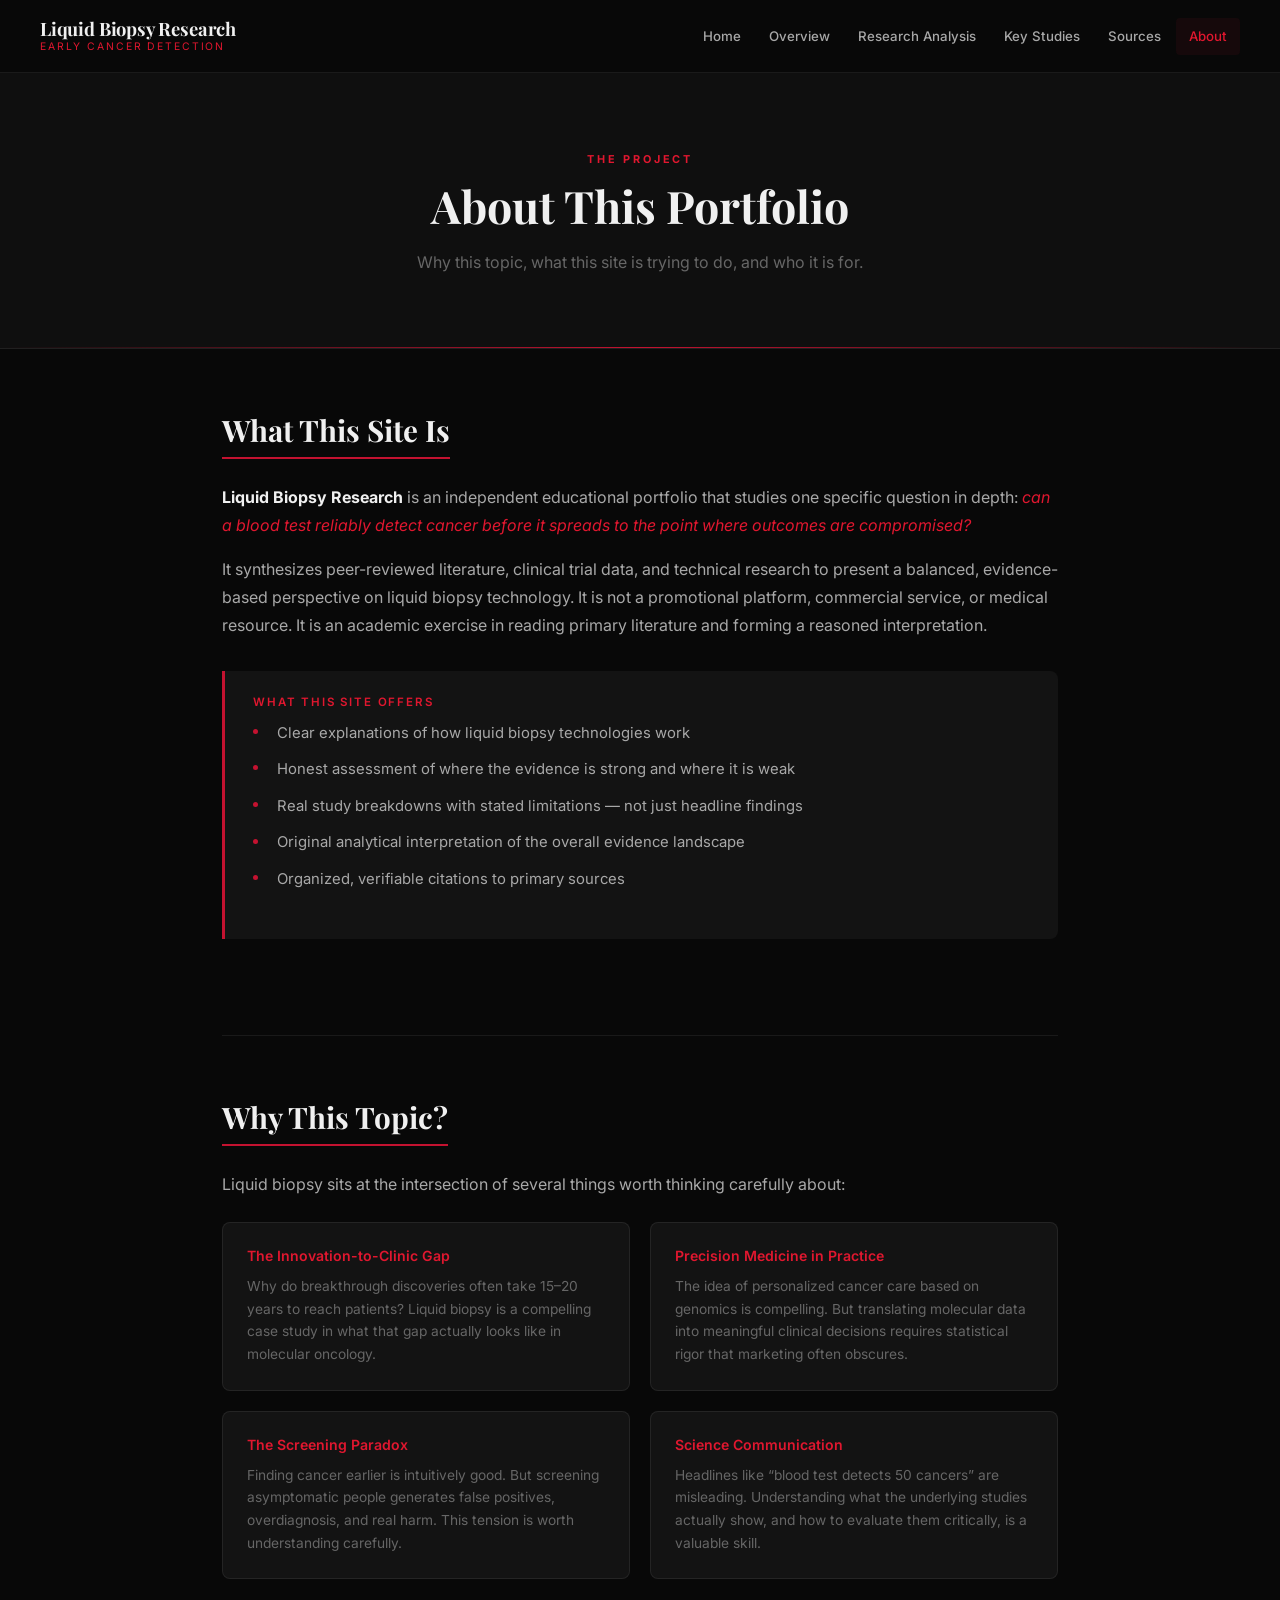
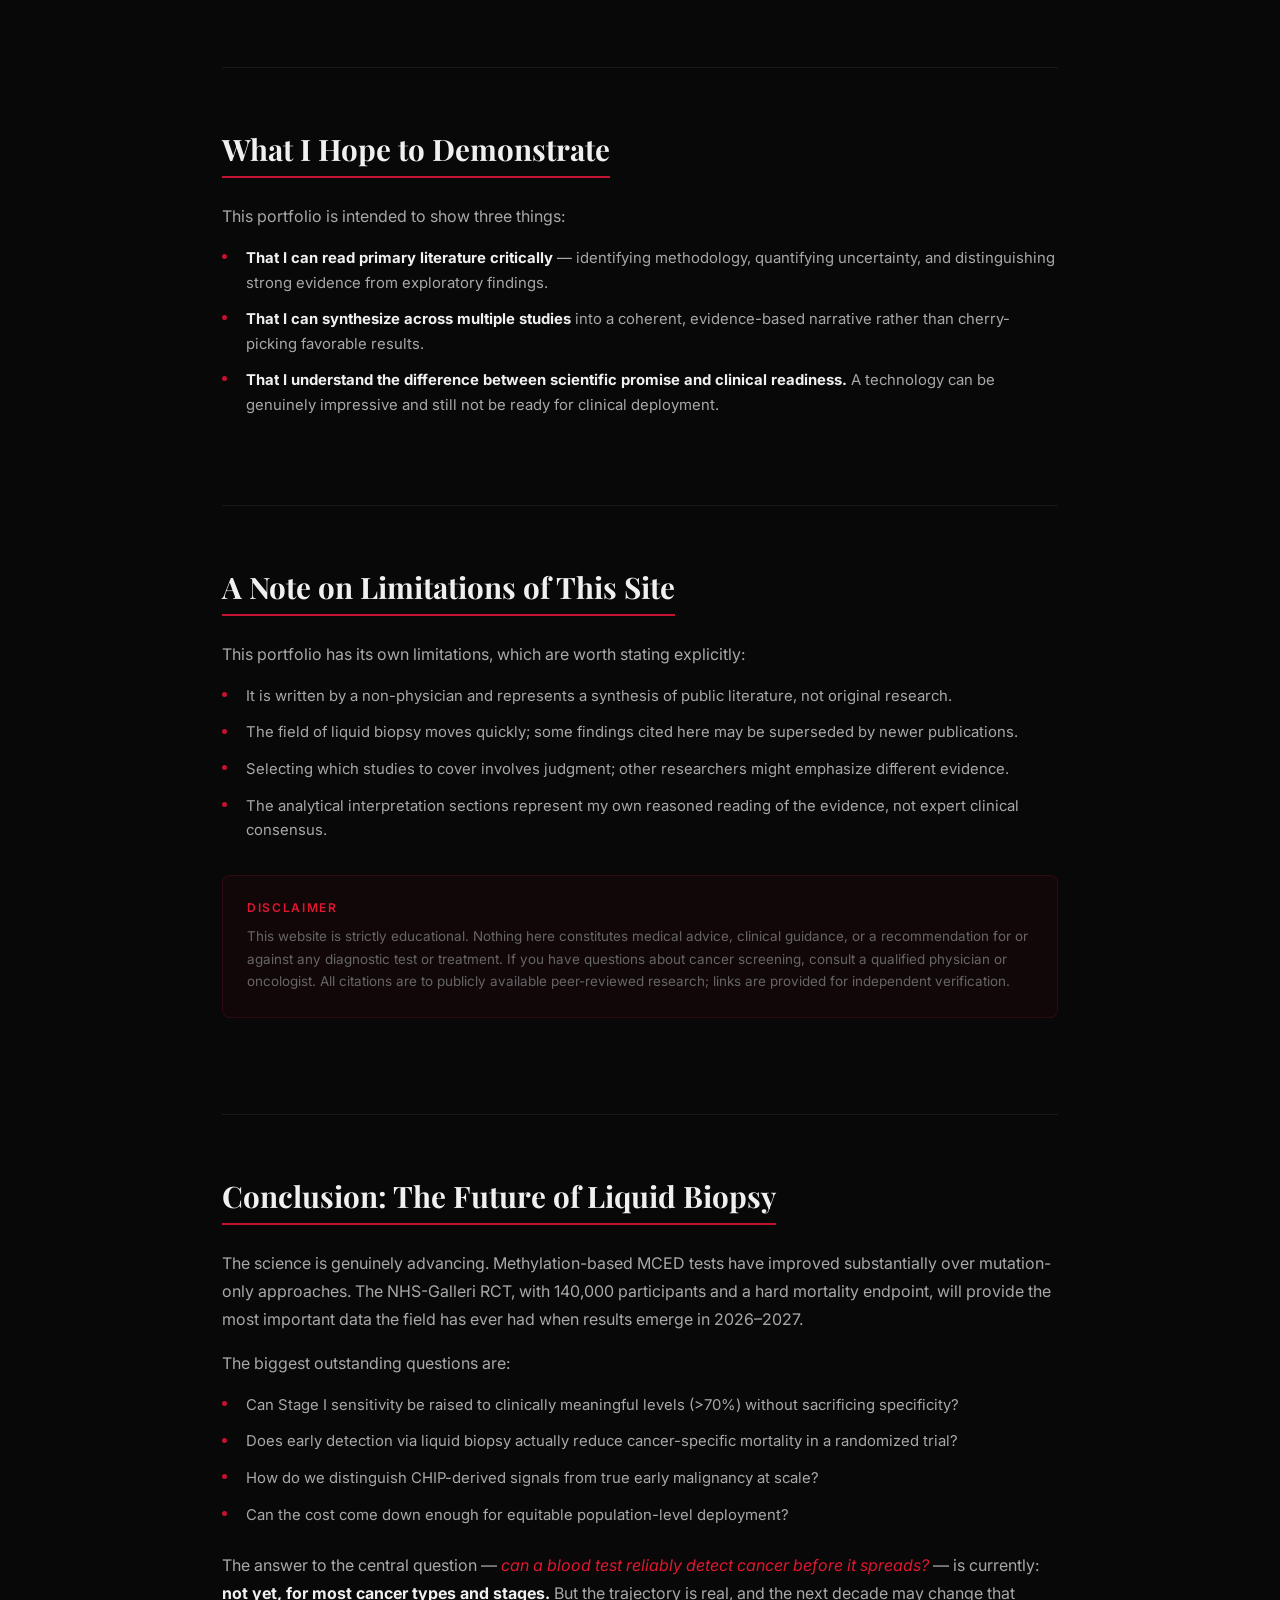
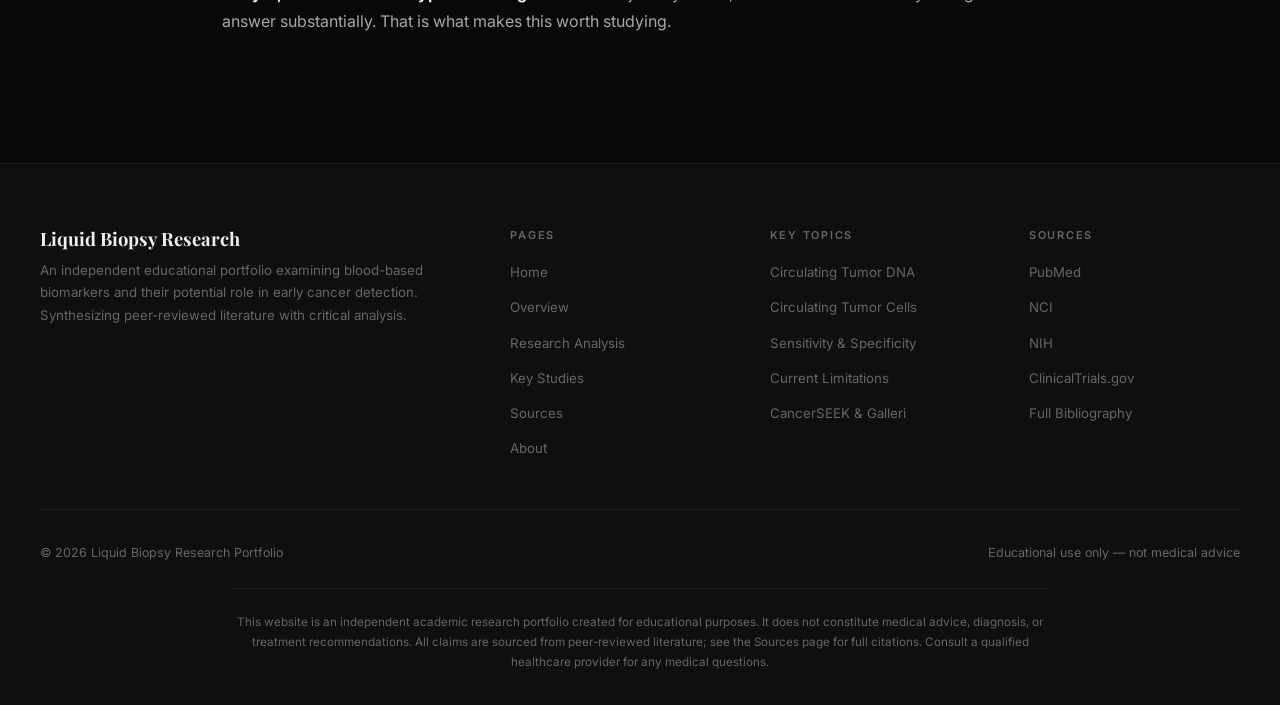
==== commit 415cdcee: "Complete redesign: black & crimson theme with animations, real studies, professional layout" ====
--- a/about.html
+++ b/about.html
@@ -1,274 +1,167 @@
 <!DOCTYPE html>
 <html lang="en">
 <head>
-    <meta charset="UTF-8">
-    <meta name="viewport" content="width=device-width, initial-scale=1.0">
-    <meta name="description" content="About this liquid biopsy research portfolio project and the author's interest in medical research and precision oncology.">
-    <meta name="keywords" content="research portfolio, about author, medical research interest, biomedical science">
-    <title>About - Liquid Biopsy Research</title>
-    <link rel="stylesheet" href="style.css">
+  <meta charset="UTF-8">
+  <meta name="viewport" content="width=device-width, initial-scale=1.0">
+  <meta name="description" content="About this independent liquid biopsy research portfolio: motivation, purpose, educational mission, and site disclaimer.">
+  <title>About &mdash; Liquid Biopsy Research</title>
+  <link rel="preconnect" href="https://fonts.googleapis.com">
+  <link rel="preconnect" href="https://fonts.gstatic.com" crossorigin>
+  <link href="https://fonts.googleapis.com/css2?family=Playfair+Display:ital,wght@0,600;0,700;1,600&family=Inter:wght@300;400;500;600;700&display=swap" rel="stylesheet">
+  <link rel="stylesheet" href="style.css">
 </head>
 <body>
-    <!-- Navigation -->
-    <nav class="navbar">
-        <div class="nav-container">
-            <div class="nav-brand">
-                <h1>Liquid Biopsy Research</h1>
-                <p class="nav-tagline">Early Cancer Detection</p>
-            </div>
-            <ul class="nav-menu">
-                <li><a href="index.html" class="nav-link">Home</a></li>
-                <li><a href="overview.html" class="nav-link">Overview</a></li>
-                <li><a href="research-analysis.html" class="nav-link">Research Analysis</a></li>
-                <li><a href="key-studies.html" class="nav-link">Key Studies</a></li>
-                <li><a href="sources.html" class="nav-link">Sources</a></li>
-                <li><a href="about.html" class="nav-link active">About</a></li>
-            </ul>
-        </div>
+    <nav class="navbar" id="navbar">
+      <div class="nav-container">
+        <a href="index.html" class="nav-brand">
+          <span class="site-title">Liquid Biopsy Research</span>
+          <span class="nav-tagline">Early Cancer Detection</span>
+        </a>
+        <ul class="nav-menu" id="navMenu"><li><a href="index.html" class="nav-link">Home</a></li>
+<li><a href="overview.html" class="nav-link">Overview</a></li>
+<li><a href="research-analysis.html" class="nav-link">Research Analysis</a></li>
+<li><a href="key-studies.html" class="nav-link">Key Studies</a></li>
+<li><a href="sources.html" class="nav-link">Sources</a></li>
+<li><a href="about.html" class="nav-link active">About</a></li></ul>
+        <button class="nav-hamburger" id="hamburger" aria-label="Toggle navigation">
+          <span></span><span></span><span></span>
+        </button>
+      </div>
     </nav>
 
-    <!-- Page Header -->
-    <section class="page-header">
-        <h2>About This Project</h2>
-        <p class="page-subtitle">Background, motivation, and educational mission</p>
+  <section class="page-header">
+    <div class="page-header-inner">
+      <span class="section-eyebrow">The Project</span>
+      <h2>About This Portfolio</h2>
+      <p class="page-subtitle">Why this topic, what this site is trying to do, and who it is for.</p>
+    </div>
+  </section>
+
+  <main class="content-container">
+
+    <section class="content-section reveal">
+      <h3>What This Site Is</h3>
+      <p><strong>Liquid Biopsy Research</strong> is an independent educational portfolio that studies one specific question in depth: <em>can a blood test reliably detect cancer before it spreads to the point where outcomes are compromised?</em></p>
+      <p>It synthesizes peer-reviewed literature, clinical trial data, and technical research to present a balanced, evidence-based perspective on liquid biopsy technology. It is not a promotional platform, commercial service, or medical resource. It is an academic exercise in reading primary literature and forming a reasoned interpretation.</p>
+      <div class="highlight-box">
+        <h5>What This Site Offers</h5>
+        <ul class="content-list" style="margin-top:0.5rem">
+          <li>Clear explanations of how liquid biopsy technologies work</li>
+          <li>Honest assessment of where the evidence is strong and where it is weak</li>
+          <li>Real study breakdowns with stated limitations &mdash; not just headline findings</li>
+          <li>Original analytical interpretation of the overall evidence landscape</li>
+          <li>Organized, verifiable citations to primary sources</li>
+        </ul>
+      </div>
     </section>
 
-    <!-- Main Content -->
-    <main class="content-container">
-        <section class="content-section">
-            <h3>Project Overview</h3>
-            <p><strong>Liquid Biopsy Research</strong> is an independent educational research portfolio that explores the promise, limitations, and future directions of blood-based biomarkers in cancer detection. The project synthesizes peer-reviewed literature, clinical trial data, and technical research to present a balanced, evidence-based perspective on this emerging technology.</p>
+    <section class="content-section reveal">
+      <h3>Why This Topic?</h3>
+      <p>Liquid biopsy sits at the intersection of several things worth thinking carefully about:</p>
+      <div class="reason-grid">
+        <div class="reason-card">
+          <h5>The Innovation-to-Clinic Gap</h5>
+          <p>Why do breakthrough discoveries often take 15&ndash;20 years to reach patients? Liquid biopsy is a compelling case study in what that gap actually looks like in molecular oncology.</p>
+        </div>
+        <div class="reason-card">
+          <h5>Precision Medicine in Practice</h5>
+          <p>The idea of personalized cancer care based on genomics is compelling. But translating molecular data into meaningful clinical decisions requires statistical rigor that marketing often obscures.</p>
+        </div>
+        <div class="reason-card">
+          <h5>The Screening Paradox</h5>
+          <p>Finding cancer earlier is intuitively good. But screening asymptomatic people generates false positives, overdiagnosis, and real harm. This tension is worth understanding carefully.</p>
+        </div>
+        <div class="reason-card">
+          <h5>Science Communication</h5>
+          <p>Headlines like &ldquo;blood test detects 50 cancers&rdquo; are misleading. Understanding what the underlying studies actually show, and how to evaluate them critically, is a valuable skill.</p>
+        </div>
+      </div>
+    </section>
 
-            <p>This is not a promotional website or commercial platform. Rather, it is an academic resource designed to educate researchers, students, healthcare professionals, and educators about:</p>
+    <section class="content-section reveal">
+      <h3>What I Hope to Demonstrate</h3>
+      <p>This portfolio is intended to show three things:</p>
+      <ul class="content-list">
+        <li><strong>That I can read primary literature critically</strong> &mdash; identifying methodology, quantifying uncertainty, and distinguishing strong evidence from exploratory findings.</li>
+        <li><strong>That I can synthesize across multiple studies</strong> into a coherent, evidence-based narrative rather than cherry-picking favorable results.</li>
+        <li><strong>That I understand the difference between scientific promise and clinical readiness.</strong> A technology can be genuinely impressive and still not be ready for clinical deployment.</li>
+      </ul>
+    </section>
 
-            <ul class="content-list">
-                <li>How liquid biopsy technologies work</li>
-                <li>The scientific evidence supporting and limiting their use</li>
-                <li>Why current applications are succeeding (monitoring) or struggling (screening)</li>
-                <li>The research gaps and future directions that need investigation</li>
-                <li>Critical thinking about emerging technologies in precision medicine</li>
-            </ul>
-        </section>
+    <section class="content-section reveal">
+      <h3>A Note on Limitations of This Site</h3>
+      <p>This portfolio has its own limitations, which are worth stating explicitly:</p>
+      <ul class="content-list">
+        <li>It is written by a non-physician and represents a synthesis of public literature, not original research.</li>
+        <li>The field of liquid biopsy moves quickly; some findings cited here may be superseded by newer publications.</li>
+        <li>Selecting which studies to cover involves judgment; other researchers might emphasize different evidence.</li>
+        <li>The analytical interpretation sections represent my own reasoned reading of the evidence, not expert clinical consensus.</li>
+      </ul>
+      <div class="disclaimer-box">
+        <h5>Disclaimer</h5>
+        <p>This website is strictly educational. Nothing here constitutes medical advice, clinical guidance, or a recommendation for or against any diagnostic test or treatment. If you have questions about cancer screening, consult a qualified physician or oncologist. All citations are to publicly available peer-reviewed research; links are provided for independent verification.</p>
+      </div>
+    </section>
 
-        <section class="content-section">
-            <h3>Why This Topic?</h3>
-            <p>Liquid biopsy represents a compelling example of how modern molecular biology is transforming medicine. It embodies several important questions that fascinate me:</p>
+    <section class="content-section reveal">
+      <h3>Conclusion: The Future of Liquid Biopsy</h3>
+      <p>The science is genuinely advancing. Methylation-based MCED tests have improved substantially over mutation-only approaches. The NHS-Galleri RCT, with 140,000 participants and a hard mortality endpoint, will provide the most important data the field has ever had when results emerge in 2026&ndash;2027.</p>
+      <p>The biggest outstanding questions are:</p>
+      <ul class="content-list">
+        <li>Can Stage I sensitivity be raised to clinically meaningful levels (&gt;70%) without sacrificing specificity?</li>
+        <li>Does early detection via liquid biopsy actually reduce cancer-specific mortality in a randomized trial?</li>
+        <li>How do we distinguish CHIP-derived signals from true early malignancy at scale?</li>
+        <li>Can the cost come down enough for equitable population-level deployment?</li>
+      </ul>
+      <p>The answer to the central question &mdash; <em>can a blood test reliably detect cancer before it spreads?</em> &mdash; is currently: <strong>not yet, for most cancer types and stages.</strong> But the trajectory is real, and the next decade may change that answer substantially. That is what makes this worth studying.</p>
+    </section>
 
-            <div class="reason-grid">
-                <div class="reason-card">
-                    <h5>Innovation vs. Reality Gap</h5>
-                    <p>Why do breakthrough discoveries often take years or decades to reach patients? What barriers prevent promising research from becoming standard medical care?</p>
-                </div>
+  </main>
 
-                <div class="reason-card">
-                    <h5>Precision Medicine</h5>
-                    <p>How can we harness genomics and molecular data to move toward truly personalized medicine while maintaining rigor and managing hype?</p>
-                </div>
-
-                <div class="reason-card">
-                    <h5>Early Detection Paradox</h5>
-                    <p>Early detection saves lives, but screening healthy people carries risks (overdiagnosis, false alarms, anxiety). How do we balance these?</p>
-                </div>
-
-                <div class="reason-card">
-                    <h5>Science Communication</h5>
-                    <p>How can complex biomedical research be explained clearly to educators, policymakers, and the public without oversimplification or sensationalism?</p>
-                </div>
-            </div>
-
-            <p style="margin-top: 1.5rem;">Liquid biopsy is an ideal case study for exploring these questions because it sits at the intersection of fundamental biology, technology development, clinical medicine, and policy—it is genuinely complex and genuinely important.</p>
-        </section>
-
-        <section class="content-section">
-            <h3>Research & Learning Approach</h3>
-            <p><strong>This portfolio reflects a rigorous research process:</strong></p>
-
-            <ol class="content-list">
-                <li><strong>Literature synthesis:</strong> Comprehensive review of peer-reviewed journals, clinical trials databases, and authoritative institutions (NIH, NCI, AACR).</li>
-
-                <li><strong>Critical evaluation:</strong> Examining evidence quality, study design, sample sizes, conflicts of interest, and methodological limitations rather than simply accepting conclusions at face value.</li>
-
-                <li><strong>Balanced perspective:</strong> Presenting both the promise of liquid biopsy and the real challenges and gaps in current evidence. Resisting hype and acknowledging uncertainty.</li>
-
-                <li><strong>Intellectual honesty:</strong> Clearly stating what we know with confidence, what remains uncertain, and where research continues.</li>
-
-                <li><strong>Educational focus:</strong> Explaining complex concepts in accessible language while maintaining scientific precision and citations.</li>
-            </ol>
-
-            <p style="margin-top: 1.5rem;">Rather than writing a promotional piece or uncritical summary, I've attempted to model what thoughtful, evidence-based synthesis looks like—especially for emerging technologies where hype often exceeds reality.</p>
-        </section>
-
-        <section class="content-section">
-            <h3>My Interest in Medical Research</h3>
-            <p>I am deeply interested in biomedical science and medicine because I believe scientific understanding can improve human health and alleviate suffering. Specifically, my interests include:</p>
-
-            <div class="interest-box">
-                <h5>Core Research Interests</h5>
-                <ul style="margin: 0.5rem 0 0 0;">
-                    <li><strong>Precision oncology:</strong> How molecular profiling and genomic data enable personalized cancer treatment.</li>
-                    <li><strong>Cancer biology:</strong> Understanding tumor evolution, heterogeneity, and metastasis at a molecular level.</li>
-                    <li><strong>Biomarker discovery:</strong> Identifying biological signatures that predict disease, prognosis, and treatment response.</li>
-                    <li><strong>Early detection:</strong> Technology and strategies for finding cancer at its earliest stages when intervention is most effective.</li>
-                    <li><strong>Translational medicine:</strong> How discoveries move from the laboratory to clinical practice and patient benefit.</li>
-                </ul>
-            </div>
-
-            <p style="margin-top: 1rem;"><strong>What drives my engagement:</strong> The chance to understand mechanisms of disease, contribute to solving real medical problems, and learn how to think critically about evidence and uncertainty in science.</p>
-        </section>
-
-        <section class="content-section">
-            <h3>Goals of This Portfolio</h3>
-
-            <p><strong>Educational Goal:</strong> Create a resource that explains a complex emerging technology accurately, fairly, and in an accessible way to multiple audiences (students, researchers, educators, physicians, mentors).</p>
-
-            <p><strong>Intellectual Goal:</strong> Demonstrate evidence-based thinking: how to research a topic deeply, synthesize information, identify gaps, and communicate findings with appropriate nuance about what we know and don't know.</p>
-
-            <p><strong>Professional Goal:</strong> Build a portfolio that reflects:</p>
-            <ul style="margin: 0.5rem 0 1rem 1rem;">
-                <li>Independent research capability</li>
-                <li>Clear scientific communication</li>
-                <li>Critical thinking and analytical rigor</li>
-                <li>Genuine intellectual curiosity about biomedical science</li>
-                <li>Ability to work with complex, evolving literature</li>
-            </ul>
-
-            <p><strong>Aspirational Goal:</strong> Contribute, however modestly, to a culture of clear, honest scientific communication where nuance and uncertainty are respected rather than avoided.</p>
-        </section>
-
-        <section class="content-section special-box">
-            <h3>Important Disclaimers</h3>
-
-            <div class="disclaimer-section">
-                <h5>Educational Purpose Only</h5>
-                <p><strong>This website is an educational resource and student research project.</strong> It is not medical advice. Nothing on this site should be used to make medical decisions without consultation with qualified healthcare professionals.</p>
-                <p>If you or a loved one are facing a cancer diagnosis or considering screening, please speak with your physician or oncologist. Medical decisions should be based on individual circumstances, clinical evidence, and professional judgment—not on information from a student research portfolio.</p>
-            </div>
-
-            <div class="disclaimer-section">
-                <h5>Not Medical Advice</h5>
-                <p>This site explains liquid biopsy technology and research. It does not provide diagnostic recommendations, treatment guidance, or clinical protocols. A doctor or qualified oncologist should provide all medical advice.</p>
-            </div>
-
-            <div class="disclaimer-section">
-                <h5>Sources & Attribution</h5>
-                <p>All scientific content is synthesized from peer-reviewed literature and authoritative sources (NIH, NCI, clinical trials). I have attempted to represent the state of evidence accurately, but errors or outdated information may exist. The field is rapidly evolving. Please consult primary sources for the most current information.</p>
-            </div>
-
-            <div class="disclaimer-section">
-                <h5>Neutrality & Conflict of Interest</h5>
-                <p>I have no financial relationships with companies developing liquid biopsy tests or related technologies. This portfolio reflects an independent, educational perspective. However, I recognize that all communication involves some degree of perspective or bias, and I have tried to be transparent about my approach.</p>
-            </div>
-        </section>
-
-        <section class="content-section">
-            <h3>Author Information</h3>
-            
-            <div class="author-section">
-                <h5>Student Researcher</h5>
-                <p><strong>Name:</strong> [Your Name]</p>
-                <p><strong>School/Institution:</strong> [Institution Name]</p>
-                <p><strong>Grade Level / Year:</strong> [Year]</p>
-                <p><strong>Program/Focus:</strong> Biomedical Science / Pre-Medical / Science Research</p>
-            </div>
-
-            <div class="author-section">
-                <h5>Background & Preparation</h5>
-                <p>I have completed coursework in:</p>
-                <ul style="margin: 0.5rem 0 1rem 1rem;">
-                    <li>Biology (AP Biology, advanced coursework)</li>
-                    <li>Chemistry (Organic Chemistry, if applicable)</li>
-                    <li>Bioinformatics / Data Science (if applicable)</li>
-                    <li>Research methodology and scientific writing</li>
-                </ul>
-                <p>[Add any relevant laboratory experience, competitions, or research mentorship]</p>
-            </div>
-
-            <div class="author-section">
-                <h5>Mentors & Advisors</h5>
-                <p>[If applicable: Acknowledge any teachers, physicians, or research mentors who guided this project]</p>
-                <p>I am grateful for the support and feedback of [Mentor Names and Titles].</p>
-            </div>
-        </section>
-
-        <section class="content-section">
-            <h3>Getting in Touch</h3>
-
-            <div class="contact-section">
-                <h5>Questions or Feedback?</h5>
-                <p>If you are a researcher, physician, educator, or mentor interested in discussing this portfolio, providing feedback, or collaborating on related research, I would welcome the opportunity to connect.</p>
-
-                <div class="contact-info">
-                    <p><strong>Email:</strong> [your.email@example.com]</p>
-                    <p><strong>LinkedIn:</strong> [Your LinkedIn Profile URL]</p>
-                    <p><strong>School/Institutional Affiliation:</strong> [Institution Contact Info]</p>
-                </div>
-            </div>
-
-            <div class="contact-section">
-                <h5>Submission & Feedback Form</h5>
-                <p>Have suggestions for improvements, corrections, or additional studies to include? I appreciate constructive feedback.</p>
-                <p><a href="#" class="cta-button">Send Feedback</a></p>
-            </div>
-        </section>
-
-        <section class="content-section">
-            <h3>Future Directions for This Project</h3>
-            <p>This portfolio is a living document that will evolve as research advances. Planned additions include:</p>
-
-            <ul class="content-list">
-                <li>Expanded "Key Studies" section with real citations and links to actual research papers</li>
-                <li>Interactive visualizations of biomarker detection and sensitivity/specificity trade-offs</li>
-                <li>Comparative analysis of commercial liquid biopsy platforms</li>
-                <li>Updates as major clinical trials report results</li>
-                <li>Expansion to cover related biomarker technologies (protein biomarkers, imaging biomarkers, etc.)</li>
-                <li>Discussion of regulatory pathways and FDA approval processes for diagnostic tests</li>
-                <li>Cost-effectiveness analyses and accessibility considerations</li>
-            </ul>
-        </section>
-
-        <section class="content-section info-box">
-            <h3>Final Thoughts</h3>
-            <p>This research portfolio represents my attempt to engage seriously with a fascinating and important topic in modern medicine. My goal has been not just to collect information, but to think critically about it—to ask hard questions about evidence, limitations, and practical implications.</p>
-
-            <p>I believe this is how science works best: with curiosity, rigor, intellectual honesty, and a willingness to say "I don't know" or "the evidence is unclear" when appropriate. If this portfolio serves that purpose—for me as a researcher and for readers—then it will have succeeded.</p>
-
-            <p>Thank you for reading and for your interest in this research.</p>
-        </section>
-
-        <div class="section-navigation">
-            <a href="sources.html" class="nav-link-secondary">← Back to Sources</a>
-            <a href="index.html" class="nav-link-secondary">Return to Home →</a>
+    <footer class="footer">
+      <div class="footer-grid">
+        <div class="footer-brand">
+          <h3>Liquid Biopsy Research</h3>
+          <p>An independent educational portfolio examining blood-based biomarkers and their potential role in early cancer detection. Synthesizing peer-reviewed literature with critical analysis.</p>
         </div>
-    </main>
-
-    <!-- Footer -->
-    <footer class="footer">
-        <div class="footer-content">
-            <div class="footer-section">
-                <h5>Liquid Biopsy Research</h5>
-                <p>An educational research portfolio exploring blood-based biomarkers in early cancer detection.</p>
-            </div>
-            <div class="footer-section">
-                <h5>Navigation</h5>
-                <ul class="footer-links">
-                    <li><a href="index.html">Home</a></li>
-                    <li><a href="overview.html">Overview</a></li>
-                    <li><a href="research-analysis.html">Research Analysis</a></li>
-                    <li><a href="key-studies.html">Key Studies</a></li>
-                    <li><a href="sources.html">Sources</a></li>
-                    <li><a href="about.html">About</a></li>
-                </ul>
-            </div>
-            <div class="footer-section">
-                <h5>Legal</h5>
-                <p><strong>Disclaimer:</strong> This website is an educational resource and research portfolio. It is not intended to provide medical advice, diagnosis, or treatment. All content is for informational purposes only. Consult with qualified healthcare professionals for medical decisions.</p>
-            </div>
+        <div class="footer-col">
+          <h5>Pages</h5>
+          <ul class="footer-links">
+            <li><a href="index.html">Home</a></li>
+            <li><a href="overview.html">Overview</a></li>
+            <li><a href="research-analysis.html">Research Analysis</a></li>
+            <li><a href="key-studies.html">Key Studies</a></li>
+            <li><a href="sources.html">Sources</a></li>
+            <li><a href="about.html">About</a></li>
+          </ul>
         </div>
-        <div class="footer-bottom">
-            <p>&copy; 2026 Liquid Biopsy Research Portfolio. All rights reserved. Content synthesized from peer-reviewed literature.</p>
+        <div class="footer-col">
+          <h5>Key Topics</h5>
+          <ul class="footer-links">
+            <li><a href="overview.html#ctdna">Circulating Tumor DNA</a></li>
+            <li><a href="overview.html#ctcs">Circulating Tumor Cells</a></li>
+            <li><a href="research-analysis.html#sensitivity">Sensitivity &amp; Specificity</a></li>
+            <li><a href="research-analysis.html#limitations">Current Limitations</a></li>
+            <li><a href="key-studies.html">CancerSEEK &amp; Galleri</a></li>
+          </ul>
         </div>
+        <div class="footer-col">
+          <h5>Sources</h5>
+          <ul class="footer-links">
+            <li><a href="https://pubmed.ncbi.nlm.nih.gov" target="_blank" rel="noopener">PubMed</a></li>
+            <li><a href="https://www.cancer.gov" target="_blank" rel="noopener">NCI</a></li>
+            <li><a href="https://www.nih.gov" target="_blank" rel="noopener">NIH</a></li>
+            <li><a href="https://clinicaltrials.gov" target="_blank" rel="noopener">ClinicalTrials.gov</a></li>
+            <li><a href="sources.html">Full Bibliography</a></li>
+          </ul>
+        </div>
+      </div>
+      <div class="footer-bottom">
+        <p>&copy; 2026 Liquid Biopsy Research Portfolio</p>
+        <p>Educational use only &mdash; not medical advice</p>
+      </div>
+      <p class="footer-disclaimer">This website is an independent academic research portfolio created for educational purposes. It does not constitute medical advice, diagnosis, or treatment recommendations. All claims are sourced from peer-reviewed literature; see the Sources page for full citations. Consult a qualified healthcare provider for any medical questions.</p>
     </footer>
-
-    <script src="script.js"></script>
+<script src="script.js"></script>
 </body>
-</html>
+</html>
--- a/style.css
+++ b/style.css
@@ -1,1449 +1,668 @@
-/* ==========================================
-   LIQUID BIOPSY RESEARCH - STYLESHEET
-   Professional, Modern, Academic Design
-   ========================================== */
-
-/* ========== CSS VARIABLES & ROOT SETTINGS ========== */
+/* ============================================================
+   LIQUID BIOPSY RESEARCH — DARK ACADEMIC THEME
+   Black & Crimson Red | Professional | Animated
+   ============================================================ */
+
+@import url('https://fonts.googleapis.com/css2?family=Playfair+Display:ital,wght@0,600;0,700;1,600&family=Inter:wght@300;400;500;600;700&display=swap');
+
+/* ── VARIABLES ───────────────────────────────────────────── */
 :root {
-    /* Color Palette */
-    --color-primary: #0066cc;
-    --color-primary-dark: #003d7a;
-    --color-secondary: #00a8a8;
-    --color-accent: #0066cc;
-    --color-slate: #475569;
-    --color-light-gray: #f5f7fa;
-    --color-border: #e2e8f0;
-    --color-white: #ffffff;
-    --color-text-dark: #1e293b;
-    --color-text-medium: #475569;
-    --color-text-light: #64748b;
-    --color-success: #00a86b;
-    --color-warning: #ff9800;
-    --color-error: #e53935;
-
-    /* Typography */
-    --font-family-sans: -apple-system, BlinkMacSystemFont, 'Segoe UI', 'Roboto', 'Oxygen', 'Ubuntu', 'Cantarell', sans-serif;
-    --font-family-serif: 'Georgia', 'Garamond', serif;
-    --font-size-xs: 0.75rem;
-    --font-size-sm: 0.875rem;
-    --font-size-base: 1rem;
-    --font-size-lg: 1.125rem;
-    --font-size-xl: 1.5rem;
-    --font-size-2xl: 2rem;
-    --font-size-3xl: 2.5rem;
-    --font-size-4xl: 3rem;
-    --font-weight-normal: 400;
-    --font-weight-medium: 500;
-    --font-weight-semibold: 600;
-    --font-weight-bold: 700;
-
-    /* Spacing */
-    --spacing-xs: 0.25rem;
-    --spacing-sm: 0.5rem;
-    --spacing-md: 1rem;
-    --spacing-lg: 1.5rem;
-    --spacing-xl: 2rem;
-    --spacing-2xl: 3rem;
-    --spacing-3xl: 4rem;
-
-    /* Shadows */
-    --shadow-sm: 0 1px 2px rgba(0, 0, 0, 0.05);
-    --shadow-md: 0 4px 6px rgba(0, 0, 0, 0.07);
-    --shadow-lg: 0 10px 15px rgba(0, 0, 0, 0.1);
-    --shadow-xl: 0 20px 25px rgba(0, 0, 0, 0.1);
-
-    /* Border Radius */
-    --radius-sm: 0.375rem;
-    --radius-md: 0.5rem;
-    --radius-lg: 0.75rem;
-    --radius-xl: 1rem;
-
-    /* Transitions */
-    --transition-fast: 150ms ease-in-out;
-    --transition-base: 250ms ease-in-out;
-    --transition-slow: 350ms ease-in-out;
-}
-
-/* ========== GLOBAL STYLES ========== */
-* {
-    margin: 0;
-    padding: 0;
-    box-sizing: border-box;
-}
-
-html {
-    scroll-behavior: smooth;
-}
-
+  --bg:        #080808;
+  --bg-surf:   #0f0f0f;
+  --bg-card:   #131313;
+  --bg-card2:  #181818;
+  --cr:        #C41230;
+  --cr-lt:     #E0172F;
+  --cr-br:     #FF1744;
+  --cr-dim:    #7A0B1E;
+  --cr-glow:   rgba(196,18,48,0.2);
+  --cr-sub:    rgba(196,18,48,0.07);
+  --tx:        #F0F0F0;
+  --tx2:       #A8A8A8;
+  --tx3:       #666666;
+  --border:    rgba(255,255,255,0.07);
+  --border-cr: rgba(196,18,48,0.35);
+  --shadow:    0 4px 24px rgba(0,0,0,0.45);
+  --shadow-cr: 0 0 28px rgba(196,18,48,0.28);
+  --f-serif:   'Playfair Display', Georgia, serif;
+  --f-sans:    'Inter', -apple-system, BlinkMacSystemFont, 'Segoe UI', sans-serif;
+  --ease:      0.28s ease;
+  --r-sm: 4px; --r-md: 8px; --r-lg: 12px; --r-xl: 20px;
+}
+
+/* ── RESET ───────────────────────────────────────────────── */
+*, *::before, *::after { margin:0; padding:0; box-sizing:border-box; }
+html { scroll-behavior:smooth; font-size:16px; }
 body {
-    font-family: var(--font-family-sans);
-    font-size: var(--font-size-base);
-    line-height: 1.6;
-    color: var(--color-text-dark);
-    background-color: var(--color-white);
-}
-
-/* ========== TYPOGRAPHY ========== */
-h1, h2, h3, h4, h5, h6 {
-    font-weight: var(--font-weight-semibold);
-    line-height: 1.3;
-    margin-bottom: var(--spacing-lg);
-    color: var(--color-text-dark);
-}
-
-h1 {
-    font-size: var(--font-size-4xl);
-    font-weight: var(--font-weight-bold);
-    margin-bottom: var(--spacing-xl);
-}
-
-h2 {
-    font-size: var(--font-size-3xl);
-    margin-bottom: var(--spacing-xl);
-}
-
-h3 {
-    font-size: var(--font-size-2xl);
-    margin-bottom: var(--spacing-lg);
-    padding-bottom: var(--spacing-sm);
-    border-bottom: 2px solid var(--color-light-gray);
-}
-
-h4 {
-    font-size: var(--font-size-xl);
-    margin-bottom: var(--spacing-md);
-}
-
-h5 {
-    font-size: var(--font-size-lg);
-    margin-bottom: var(--spacing-sm);
-}
-
-h6 {
-    font-size: var(--font-size-base);
-    font-weight: var(--font-weight-semibold);
-    margin-bottom: var(--spacing-sm);
-}
-
-p {
-    margin-bottom: var(--spacing-md);
-    color: var(--color-text-medium);
-    line-height: 1.7;
-}
-
-a {
-    color: var(--color-primary);
-    text-decoration: none;
-    transition: color var(--transition-fast);
-}
-
-a:hover {
-    color: var(--color-primary-dark);
-    text-decoration: underline;
-}
-
-strong {
-    font-weight: var(--font-weight-semibold);
-    color: var(--color-text-dark);
-}
-
-em {
-    font-style: italic;
-}
-
-/* ========== NAVIGATION ========== */
+  font-family: var(--f-sans);
+  background: var(--bg);
+  color: var(--tx);
+  line-height: 1.7;
+  -webkit-font-smoothing: antialiased;
+  overflow-x: hidden;
+}
+::-webkit-scrollbar { width:5px; }
+::-webkit-scrollbar-track { background: var(--bg); }
+::-webkit-scrollbar-thumb { background: var(--cr); border-radius:3px; }
+
+/* ── TYPOGRAPHY ──────────────────────────────────────────── */
+h1,h2,h3      { font-family:var(--f-serif); font-weight:700; line-height:1.15; color:var(--tx); margin-bottom:0.75rem; }
+h4,h5,h6      { font-family:var(--f-sans);  font-weight:600; line-height:1.3;  color:var(--tx); margin-bottom:0.5rem; }
+h1 { font-size: clamp(2rem,5vw,3.6rem); }
+h2 { font-size: clamp(1.7rem,4vw,2.8rem); }
+h3 { font-size: clamp(1.25rem,2.5vw,1.85rem); }
+h4 { font-size:1.15rem; }
+h5 { font-size:0.95rem; }
+p  { color:var(--tx2); margin-bottom:1rem; line-height:1.75; }
+p:last-child { margin-bottom:0; }
+a  { color:var(--cr-lt); text-decoration:none; transition:color var(--ease); }
+a:hover { color:var(--cr-br); }
+strong { color:var(--tx); }
+em { font-style:italic; color:var(--cr-lt); }
+sup { font-size:0.72em; }
+ul, ol { padding-left:1.5rem; }
+
+/* ── NAVBAR ──────────────────────────────────────────────── */
 .navbar {
-    position: sticky;
-    top: 0;
-    z-index: 1000;
-    background-color: var(--color-white);
-    border-bottom: 1px solid var(--color-border);
-    box-shadow: var(--shadow-sm);
-    transition: box-shadow var(--transition-base);
-}
-
-.navbar:hover {
-    box-shadow: var(--shadow-md);
-}
-
+  position:fixed; top:0; left:0; right:0; z-index:1000;
+  padding:1.1rem 2rem;
+  background:rgba(8,8,8,0.82);
+  backdrop-filter:blur(14px);
+  -webkit-backdrop-filter:blur(14px);
+  border-bottom:1px solid var(--border);
+  transition:all var(--ease);
+}
+.navbar.scrolled {
+  padding:0.7rem 2rem;
+  background:rgba(8,8,8,0.97);
+  border-bottom-color:var(--border-cr);
+  box-shadow:0 2px 24px rgba(0,0,0,0.6);
+}
 .nav-container {
-    max-width: 1200px;
-    margin: 0 auto;
-    padding: var(--spacing-md) var(--spacing-lg);
-    display: flex;
-    justify-content: space-between;
-    align-items: center;
-    gap: var(--spacing-xl);
-}
-
+  max-width:1200px; margin:0 auto;
+  display:flex; align-items:center; justify-content:space-between;
+}
 .nav-brand {
-    flex-shrink: 0;
-}
-
-.nav-brand h1 {
-    font-size: var(--font-size-lg);
-    margin: 0;
-    color: var(--color-primary);
-    font-weight: var(--font-weight-bold);
-}
-
+  display:flex; flex-direction:column; line-height:1; text-decoration:none;
+}
+.site-title {
+  font-family:var(--f-serif); font-size:1.15rem; font-weight:700;
+  color:var(--tx); letter-spacing:-0.01em;
+}
 .nav-tagline {
-    font-size: var(--font-size-sm);
-    color: var(--color-secondary);
-    margin: 0;
-    font-weight: var(--font-weight-medium);
-}
-
-.nav-menu {
-    display: flex;
-    list-style: none;
-    gap: var(--spacing-xl);
-    flex-wrap: wrap;
-    justify-content: flex-end;
-}
-
+  font-size:0.65rem; color:var(--cr-lt);
+  letter-spacing:0.18em; text-transform:uppercase; margin-top:3px;
+}
+.nav-menu { display:flex; list-style:none; gap:0.15rem; }
 .nav-link {
-    font-size: var(--font-size-sm);
-    font-weight: var(--font-weight-medium);
-    color: var(--color-text-medium);
-    transition: color var(--transition-fast), border-color var(--transition-fast);
-    padding: var(--spacing-sm) 0;
-    border-bottom: 2px solid transparent;
-}
-
-.nav-link:hover,
-.nav-link.active {
-    color: var(--color-primary);
-    border-bottom-color: var(--color-primary);
-}
-
-/* ========== HERO SECTION ========== */
+  display:block; padding:0.45rem 0.8rem;
+  font-size:0.83rem; font-weight:500; color:var(--tx2);
+  border-radius:var(--r-sm); transition:color var(--ease), background var(--ease);
+}
+.nav-link:hover  { color:var(--tx); background:rgba(255,255,255,0.05); }
+.nav-link.active { color:var(--cr-lt); background:var(--cr-sub); }
+.nav-hamburger {
+  display:none; flex-direction:column; gap:5px;
+  cursor:pointer; padding:4px; background:none; border:none;
+}
+.nav-hamburger span {
+  display:block; width:22px; height:2px;
+  background:var(--tx); border-radius:2px; transition:.3s ease;
+}
+
+/* ── HERO ────────────────────────────────────────────────── */
 .hero {
-    display: grid;
-    grid-template-columns: 1fr 1fr;
-    gap: var(--spacing-3xl);
-    align-items: center;
-    padding: var(--spacing-3xl) var(--spacing-lg);
-    max-width: 1200px;
-    margin: 0 auto;
-    margin-top: var(--spacing-2xl);
-}
-
-.hero-content {
-    padding: var(--spacing-lg) 0;
-}
-
+  min-height:100vh; display:flex; align-items:center; justify-content:center;
+  position:relative; overflow:hidden; padding:8rem 2rem 5rem;
+}
+.hero-bg {
+  position:absolute; inset:0; pointer-events:none;
+  background:
+    radial-gradient(ellipse 80% 55% at 50% 0, rgba(196,18,48,0.09) 0%, transparent 70%),
+    radial-gradient(ellipse 50% 35% at 85% 85%, rgba(196,18,48,0.06) 0%, transparent 60%);
+}
+.hero-particles { position:absolute; inset:0; pointer-events:none; overflow:hidden; }
+.hero-content-wrap {
+  max-width:1200px; width:100%; margin:0 auto;
+  display:grid; grid-template-columns:1fr 1fr;
+  gap:4rem; align-items:center; position:relative; z-index:1;
+}
+.hero-eyebrow {
+  display:inline-flex; align-items:center; gap:0.5rem;
+  font-size:0.72rem; font-weight:700; letter-spacing:0.22em;
+  text-transform:uppercase; color:var(--cr-lt); margin-bottom:1.5rem;
+}
+.hero-eyebrow::before {
+  content:''; display:block; width:26px; height:1px; background:var(--cr-lt);
+}
 .hero-title {
-    font-size: var(--font-size-4xl);
-    color: var(--color-primary);
-    margin-bottom: var(--spacing-lg);
-    line-height: 1.2;
-}
-
+  font-size: clamp(2rem,4.5vw,3.6rem);
+  line-height:1.1; margin-bottom:1.2rem; letter-spacing:-0.02em;
+}
 .hero-subtitle {
-    font-size: var(--font-size-xl);
-    color: var(--color-secondary);
-    margin-bottom: var(--spacing-md);
-    font-weight: var(--font-weight-medium);
-}
-
-.hero-description {
-    font-size: var(--font-size-lg);
-    color: var(--color-text-medium);
-    margin-bottom: var(--spacing-xl);
-    line-height: 1.8;
-}
-
-.hero-visual {
-    display: flex;
-    justify-content: center;
-    align-items: center;
-}
-
-.hero-graphic {
-    width: 300px;
-    height: 300px;
-    animation: float 6s ease-in-out infinite;
-}
-
-@keyframes float {
-    0%, 100% { transform: translateY(0px); }
-    50% { transform: translateY(-20px); }
-}
-
-/* ========== BUTTONS ========== */
-.cta-button {
-    display: inline-block;
-    padding: var(--spacing-md) var(--spacing-2xl);
-    font-size: var(--font-size-base);
-    font-weight: var(--font-weight-semibold);
-    background-color: var(--color-primary);
-    color: var(--color-white);
-    border: 2px solid var(--color-primary);
-    border-radius: var(--radius-lg);
-    transition: all var(--transition-base);
-    cursor: pointer;
-    text-align: center;
-}
-
-.cta-button:hover {
-    background-color: var(--color-primary-dark);
-    border-color: var(--color-primary-dark);
-    transform: translateY(-2px);
-    box-shadow: var(--shadow-md);
-    text-decoration: none;
-}
-
-.cta-button.secondary {
-    background-color: transparent;
-    color: var(--color-primary);
-    border-color: var(--color-primary);
-}
-
-.cta-button.secondary:hover {
-    background-color: rgba(0, 102, 204, 0.05);
-}
-
-.cta-button.primary {
-    background-color: var(--color-primary);
-    color: var(--color-white);
-}
-
-/* ========== SECTIONS & CONTAINERS ========== */
-.content-container {
-    max-width: 900px;
-    margin: 0 auto;
-    padding: var(--spacing-2xl) var(--spacing-lg);
-}
-
+  font-size:1rem; color:var(--tx2); line-height:1.8;
+  margin-bottom:1.75rem; max-width:500px;
+}
+.hero-question {
+  font-family:var(--f-serif); font-style:italic; font-size:1.05rem;
+  color:var(--tx2); border-left:3px solid var(--cr);
+  padding:0.8rem 1.25rem; margin-bottom:2.25rem;
+  background:var(--cr-sub); border-radius:0 var(--r-md) var(--r-md) 0;
+}
+.hero-cta-group { display:flex; gap:1rem; flex-wrap:wrap; }
+.btn-primary {
+  display:inline-flex; align-items:center; gap:0.5rem;
+  padding:0.85rem 1.75rem; background:var(--cr); color:#fff;
+  font-size:0.88rem; font-weight:600; border-radius:var(--r-md);
+  transition:all var(--ease); letter-spacing:0.02em;
+}
+.btn-primary:hover {
+  background:var(--cr-lt); color:#fff;
+  transform:translateY(-2px); box-shadow:var(--shadow-cr);
+}
+.btn-secondary {
+  display:inline-flex; align-items:center; gap:0.5rem;
+  padding:0.85rem 1.75rem; background:transparent; color:var(--tx);
+  font-size:0.88rem; font-weight:500; border:1px solid var(--border);
+  border-radius:var(--r-md); transition:all var(--ease);
+}
+.btn-secondary:hover { border-color:var(--cr); color:var(--cr-lt); background:var(--cr-sub); }
+
+/* Hero visual */
+.hero-visual { display:flex; align-items:center; justify-content:center; }
+.hero-image-wrap { position:relative; width:100%; max-width:400px; }
+.hero-dna {
+  width:100%; filter:drop-shadow(0 0 32px rgba(196,18,48,0.3));
+  animation:dna-float 7s ease-in-out infinite;
+}
+.dna-strand-l { animation:strand-pulse 4s ease-in-out infinite; }
+.dna-strand-r { animation:strand-pulse 4s ease-in-out infinite 1.5s; }
+@keyframes dna-float { 0%,100%{transform:translateY(0)} 50%{transform:translateY(-14px)} }
+@keyframes strand-pulse { 0%,100%{stroke-opacity:.9} 50%{stroke-opacity:.45} }
+.hero-badge {
+  position:absolute; bottom:-1.25rem; left:-1.25rem;
+  background:var(--bg-card); border:1px solid var(--border-cr);
+  border-radius:var(--r-lg); padding:1.1rem 1.4rem; box-shadow:var(--shadow);
+}
+.badge-number {
+  font-family:var(--f-serif); font-size:2rem; font-weight:700;
+  color:var(--cr-lt); line-height:1;
+}
+.badge-pct { font-size:1.25rem; color:var(--cr-lt); }
+.badge-label {
+  display:block; font-size:0.7rem; color:var(--tx3);
+  margin-top:0.25rem; line-height:1.4;
+}
+
+/* ── STATS STRIP ─────────────────────────────────────────── */
+.stats-strip {
+  background:var(--bg-surf);
+  border-top:1px solid var(--border); border-bottom:1px solid var(--border);
+  padding:2.5rem 2rem;
+}
+.stats-grid {
+  max-width:1100px; margin:0 auto;
+  display:grid; grid-template-columns:repeat(4,1fr);
+  gap:2rem; text-align:center;
+}
+.stat-number {
+  font-family:var(--f-serif); font-size:2.4rem; font-weight:700;
+  color:var(--cr-lt); line-height:1; display:inline-block;
+}
+.stat-suffix { font-family:var(--f-serif); font-size:1.6rem; color:var(--cr-lt); }
+.stat-label {
+  display:block; font-size:0.75rem; color:var(--tx3);
+  text-transform:uppercase; letter-spacing:0.1em; margin-top:0.4rem;
+}
+
+/* ── SECTION FRAMEWORK ───────────────────────────────────── */
+.section { padding:5rem 2rem; }
+.process-section { background:var(--bg-surf); }
+.section-inner { max-width:1200px; margin:0 auto; }
+.section-header { text-align:center; margin-bottom:3.5rem; }
+.section-eyebrow {
+  display:inline-block; font-size:0.68rem; font-weight:700;
+  letter-spacing:0.26em; text-transform:uppercase;
+  color:var(--cr-lt); margin-bottom:0.75rem;
+}
 .section-title {
-    font-size: var(--font-size-2xl);
-    font-weight: var(--font-weight-bold);
-    color: var(--color-primary);
-    margin-bottom: var(--spacing-2xl);
-    text-align: center;
-    position: relative;
-    padding-bottom: var(--spacing-lg);
-}
-
-.section-title::after {
-    content: '';
-    position: absolute;
-    bottom: 0;
-    left: 50%;
-    transform: translateX(-50%);
-    width: 60px;
-    height: 3px;
-    background: linear-gradient(90deg, var(--color-primary), var(--color-secondary));
-    border-radius: var(--radius-md);
-}
-
+  font-family:var(--f-serif);
+  font-size:clamp(1.5rem,3vw,2.3rem);
+  color:var(--tx); margin-bottom:0.9rem; line-height:1.2;
+}
+.section-subtitle { font-size:1rem; color:var(--tx3); max-width:580px; margin:0 auto; }
+
+/* ── FEATURE CARDS ───────────────────────────────────────── */
+.features-grid { display:grid; grid-template-columns:repeat(3,1fr); gap:1.5rem; }
+.feature-card {
+  background:var(--bg-card); border:1px solid var(--border);
+  border-radius:var(--r-lg); padding:2rem;
+  transition:all var(--ease); position:relative; overflow:hidden;
+}
+.feature-card::before {
+  content:''; position:absolute; top:0; left:0; right:0; height:2px;
+  background:linear-gradient(90deg,var(--cr),transparent);
+  opacity:0; transition:opacity var(--ease);
+}
+.feature-card:hover {
+  border-color:var(--border-cr); background:var(--bg-card2);
+  transform:translateY(-4px);
+  box-shadow:var(--shadow), 0 0 28px rgba(196,18,48,0.1);
+}
+.feature-card:hover::before { opacity:1; }
+.feature-icon {
+  width:42px; height:42px; background:var(--cr-sub);
+  border:1px solid var(--border-cr); border-radius:var(--r-md);
+  display:flex; align-items:center; justify-content:center;
+  font-size:1.2rem; margin-bottom:1.2rem;
+}
+.feature-card h4  { color:var(--tx); margin-bottom:0.75rem; font-size:0.98rem; }
+.feature-card p   { font-size:0.875rem; color:var(--tx3); line-height:1.65; margin-bottom:1rem; }
+.learn-more {
+  font-size:0.78rem; font-weight:600; color:var(--cr-lt);
+  letter-spacing:0.04em; display:inline-flex; align-items:center;
+  gap:0.35rem; transition:gap var(--ease);
+}
+.learn-more:hover { gap:0.65rem; color:var(--cr-br); }
+
+/* ── PROCESS STEPS ───────────────────────────────────────── */
+.process-steps {
+  display:grid; grid-template-columns:repeat(4,1fr);
+  position:relative; gap:2rem;
+}
+.process-steps::before {
+  content:''; position:absolute; top:28px; left:15%; right:15%; height:1px;
+  background:linear-gradient(90deg,transparent,var(--cr),transparent);
+  opacity:0.35;
+}
+.step-card { text-align:center; position:relative; }
+.step-number {
+  width:56px; height:56px; background:var(--bg);
+  border:2px solid var(--border-cr); border-radius:50%;
+  display:flex; align-items:center; justify-content:center;
+  margin:0 auto 1.25rem;
+  font-family:var(--f-serif); font-size:1.25rem; font-weight:700;
+  color:var(--cr-lt); position:relative; z-index:1;
+  animation:pulse-cr 3s ease-in-out infinite;
+}
+.step-card:nth-child(2) .step-number { animation-delay:0.75s; }
+.step-card:nth-child(3) .step-number { animation-delay:1.5s; }
+.step-card:nth-child(4) .step-number { animation-delay:2.25s; }
+@keyframes pulse-cr {
+  0%,100%{ box-shadow:0 0 0 0 rgba(196,18,48,0.35) }
+  50%    { box-shadow:0 0 0 7px rgba(196,18,48,0) }
+}
+.step-card h5 { color:var(--tx); font-size:0.88rem; margin-bottom:0.45rem; }
+.step-card p  { font-size:0.8rem; color:var(--tx3); line-height:1.55; margin:0; }
+
+/* ── INSIGHT BLOCK ───────────────────────────────────────── */
+.insight-block {
+  max-width:800px; margin:3.5rem auto 0; text-align:center;
+  padding:2.5rem 3rem; background:var(--bg-card);
+  border-radius:var(--r-xl); border:1px solid var(--border-cr);
+  position:relative;
+}
+.insight-block::before {
+  content:'\201C'; position:absolute; top:-1rem; left:1.75rem;
+  font-family:var(--f-serif); font-size:5rem; color:var(--cr);
+  line-height:1; opacity:0.35;
+}
+.insight-block blockquote {
+  font-family:var(--f-serif); font-style:italic;
+  font-size:1.15rem; color:var(--tx); line-height:1.75; margin-bottom:1rem;
+}
+.insight-source {
+  font-size:0.75rem; color:var(--tx3);
+  text-transform:uppercase; letter-spacing:0.12em;
+}
+
+/* ── SNAPSHOT GRID ───────────────────────────────────────── */
+.snapshot-grid { display:grid; grid-template-columns:repeat(3,1fr); gap:1.5rem; }
+.snapshot-card {
+  background:var(--bg-card); border:1px solid var(--border);
+  border-radius:var(--r-lg); padding:1.75rem;
+  transition:border-color var(--ease);
+}
+.snapshot-card:hover { border-color:var(--border-cr); }
+.snapshot-card h5 {
+  color:var(--cr-lt); font-size:0.72rem; text-transform:uppercase;
+  letter-spacing:0.14em; margin-bottom:1rem; padding-bottom:0.75rem;
+  border-bottom:1px solid var(--border);
+}
+.snapshot-list { list-style:none; padding:0; display:flex; flex-direction:column; gap:0.55rem; }
+.snapshot-list li {
+  font-size:0.86rem; color:var(--tx2); padding-left:1rem; position:relative;
+}
+.snapshot-list li::before {
+  content:''; position:absolute; left:0; top:.55em;
+  width:4px; height:4px; background:var(--cr); border-radius:50%;
+}
+
+/* ── PAGE HEADER ─────────────────────────────────────────── */
 .page-header {
-    background: linear-gradient(135deg, rgba(0, 102, 204, 0.05), rgba(0, 168, 168, 0.05));
-    padding: var(--spacing-3xl) var(--spacing-lg);
-    margin-bottom: var(--spacing-3xl);
-    text-align: center;
-    border-bottom: 2px solid var(--color-light-gray);
-}
-
-.page-header h2 {
-    color: var(--color-primary);
-    margin-bottom: var(--spacing-md);
-}
-
-.page-subtitle {
-    font-size: var(--font-size-lg);
-    color: var(--color-text-medium);
-    max-width: 600px;
-    margin: 0 auto;
-}
-
+  padding:9rem 2rem 4.5rem; text-align:center;
+  background:var(--bg-surf); border-bottom:1px solid var(--border);
+  position:relative; overflow:hidden;
+}
+.page-header::after {
+  content:''; position:absolute; bottom:0; left:0; right:0; height:1px;
+  background:linear-gradient(90deg,transparent,var(--cr),transparent);
+}
+.page-header-inner { max-width:800px; margin:0 auto; position:relative; z-index:1; }
+.page-header h2 { color:var(--tx); margin-bottom:1rem; }
+.page-subtitle { font-size:1rem; color:var(--tx3); max-width:600px; margin:0 auto; }
+
+/* ── CONTENT LAYOUT ──────────────────────────────────────── */
+.content-container { max-width:900px; margin:0 auto; padding:4rem 2rem; }
 .content-section {
-    margin-bottom: var(--spacing-3xl);
-    padding-bottom: var(--spacing-2xl);
-    border-bottom: 1px solid var(--color-light-gray);
-}
-
-.content-section:last-child {
-    border-bottom: none;
-}
-
-.content-section h3 {
-    margin-bottom: var(--spacing-xl);
-}
-
-.content-section h4 {
-    color: var(--color-primary);
-    margin-top: var(--spacing-lg);
-    margin-bottom: var(--spacing-md);
-}
-
-/* ========== HIGHLIGHTS & CALLOUTS ========== */
-.highlight-box,
-.info-box,
-.interpretation-box,
-.special-box {
-    background-color: var(--color-light-gray);
-    border-left: 4px solid var(--color-primary);
-    padding: var(--spacing-lg);
-    margin: var(--spacing-xl) 0;
-    border-radius: var(--radius-md);
-}
-
-.info-box {
-    border-left-color: var(--color-secondary);
-}
-
-.special-box {
-    border-left-color: var(--color-secondary);
-}
-
-.highlight-box h5,
-.info-box h5,
-.interpretation-box h5 {
-    color: var(--color-primary);
-    margin-bottom: var(--spacing-md);
-}
-
-/* ========== HIGHLIGHTS STRIP ========== */
-.highlights-strip {
-    background: linear-gradient(135deg, var(--color-primary) 0%, var(--color-secondary) 100%);
-    color: var(--color-white);
-    padding: var(--spacing-2xl) var(--spacing-lg);
-    margin: var(--spacing-2xl) 0;
-}
-
-.highlights-container {
-    max-width: 1200px;
-    margin: 0 auto;
-    display: grid;
-    grid-template-columns: repeat(auto-fit, minmax(250px, 1fr));
-    gap: var(--spacing-xl);
-}
-
-.highlight-item {
-    text-align: center;
-}
-
-.highlight-item h4 {
-    color: var(--color-white);
-    margin-bottom: var(--spacing-sm);
-    font-size: var(--font-size-lg);
-}
-
-.highlight-item p {
-    color: rgba(255, 255, 255, 0.95);
-    font-size: var(--font-size-sm);
-}
-
-/* ========== FEATURES GRID ========== */
-.features-section {
-    max-width: 1200px;
-    margin: var(--spacing-3xl) auto;
-    padding: 0 var(--spacing-lg);
-}
-
-.features-grid {
-    display: grid;
-    grid-template-columns: repeat(auto-fit, minmax(300px, 1fr));
-    gap: var(--spacing-xl);
-    margin-top: var(--spacing-2xl);
-}
-
-.feature-card {
-    background-color: var(--color-white);
-    border: 1px solid var(--color-border);
-    border-radius: var(--radius-lg);
-    padding: var(--spacing-xl);
-    transition: all var(--transition-base);
-    box-shadow: var(--shadow-sm);
-}
-
-.feature-card:hover {
-    box-shadow: var(--shadow-lg);
-    transform: translateY(-4px);
-    border-color: var(--color-primary);
-}
-
-.feature-icon {
-    width: 60px;
-    height: 60px;
-    margin-bottom: var(--spacing-md);
-    color: var(--color-primary);
-}
-
-.feature-icon svg {
-    width: 100%;
-    height: 100%;
-}
-
-.feature-card h4 {
-    color: var(--color-primary);
-    margin-bottom: var(--spacing-md);
-}
-
-.feature-card p {
-    color: var(--color-text-medium);
-    margin-bottom: var(--spacing-md);
-    font-size: var(--font-size-sm);
-}
-
-.learn-more {
-    color: var(--color-primary);
-    font-weight: var(--font-weight-semibold);
-    font-size: var(--font-size-sm);
-    transition: color var(--transition-fast);
-}
-
-.learn-more:hover {
-    color: var(--color-primary-dark);
-}
-
-/* ========== TIMELINE ========== */
-.process-section {
-    max-width: 1200px;
-    margin: var(--spacing-3xl) auto;
-    padding: 0 var(--spacing-lg);
-}
-
-.timeline {
-    display: grid;
-    grid-template-columns: repeat(auto-fit, minmax(200px, 1fr));
-    gap: var(--spacing-xl);
-    margin-top: var(--spacing-2xl);
-    position: relative;
-}
-
-.timeline::before {
-    content: '';
-    position: absolute;
-    top: 30px;
-    left: 0;
-    right: 0;
-    height: 2px;
-    background: linear-gradient(90deg, var(--color-primary), var(--color-secondary), var(--color-primary));
-    z-index: -1;
-}
-
-@media (max-width: 768px) {
-    .timeline::before {
-        display: none;
-    }
-}
-
-.timeline-item {
-    text-align: center;
-    position: relative;
-}
-
-.timeline-dot {
-    width: 20px;
-    height: 20px;
-    background-color: var(--color-primary);
-    border: 3px solid var(--color-white);
-    border-radius: 50%;
-    margin: 0 auto var(--spacing-lg);
-    box-shadow: var(--shadow-md);
-}
-
-.timeline-item h5 {
-    color: var(--color-primary);
-    margin-bottom: var(--spacing-sm);
-}
-
-.timeline-item p {
-    font-size: var(--font-size-sm);
-    color: var(--color-text-light);
-}
-
-/* ========== INSIGHT CALLOUT ========== */
-.insight-callout {
-    background: linear-gradient(135deg, rgba(0, 102, 204, 0.08), rgba(0, 168, 168, 0.08));
-    border: 2px solid var(--color-primary);
-    border-radius: var(--radius-xl);
-    padding: var(--spacing-2xl);
-    margin: var(--spacing-2xl) 0;
-    text-align: center;
-}
-
-.insight-content h4 {
-    color: var(--color-primary);
-    font-size: var(--font-size-lg);
-    margin-bottom: var(--spacing-md);
-}
-
-.insight-content p {
-    font-size: var(--font-size-lg);
-    color: var(--color-text-dark);
-    line-height: 1.8;
-    font-style: italic;
-    margin-bottom: var(--spacing-lg);
-}
-
-.insight-source {
-    display: block;
-    font-size: var(--font-size-sm);
-    color: var(--color-text-light);
-    font-weight: var(--font-weight-medium);
-}
-
-/* ========== SNAPSHOT / RESEARCH LANDSCAPE ========== */
-.snapshot-section {
-    max-width: 1200px;
-    margin: var(--spacing-3xl) auto;
-    padding: 0 var(--spacing-lg);
-}
-
-.snapshot-grid {
-    display: grid;
-    grid-template-columns: repeat(auto-fit, minmax(280px, 1fr));
-    gap: var(--spacing-xl);
-    margin-top: var(--spacing-2xl);
-}
-
-.snapshot-card {
-    background-color: var(--color-light-gray);
-    border-radius: var(--radius-lg);
-    padding: var(--spacing-lg);
-    border: 1px solid var(--color-border);
-}
-
-.snapshot-card h5 {
-    color: var(--color-primary);
-    margin-bottom: var(--spacing-md);
-}
-
-.snapshot-list {
-    list-style: none;
-}
-
-.snapshot-list li {
-    padding: var(--spacing-sm) 0;
-    color: var(--color-text-medium);
-    font-size: var(--font-size-sm);
-    padding-left: var(--spacing-lg);
-    position: relative;
-}
-
-.snapshot-list li:before {
-    content: '•';
-    color: var(--color-secondary);
-    font-weight: var(--font-weight-bold);
-    position: absolute;
-    left: 0;
-}
-
-/* ========== CTA SECTION ========== */
-.cta-section {
-    background: linear-gradient(135deg, rgba(0, 102, 204, 0.05), rgba(0, 168, 168, 0.05));
-    border-radius: var(--radius-xl);
-    padding: var(--spacing-3xl) var(--spacing-lg);
-    text-align: center;
-    margin: var(--spacing-3xl) 0;
-}
-
-.cta-section h3 {
-    color: var(--color-primary);
-    margin-bottom: var(--spacing-md);
-    border-bottom: none;
-}
-
-.cta-section p {
-    font-size: var(--font-size-lg);
-    color: var(--color-text-medium);
-    max-width: 600px;
-    margin: 0 auto var(--spacing-xl);
-}
-
-.cta-buttons {
-    display: flex;
-    justify-content: center;
-    gap: var(--spacing-lg);
-    flex-wrap: wrap;
-}
-
-/* ========== BIOMARKER GRID ========== */
+  margin-bottom:4rem; padding-bottom:4rem;
+  border-bottom:1px solid var(--border);
+}
+.content-section:last-child { border-bottom:none; margin-bottom:0; }
+.content-section > h3 {
+  color:var(--tx); margin-bottom:1.5rem;
+  padding-bottom:0.6rem; border-bottom:2px solid var(--cr);
+  display:inline-block;
+}
+.content-section h5 { color:var(--tx); margin:1.5rem 0 0.6rem; }
+.intro-text { font-size:1.05rem; color:var(--tx2); line-height:1.85; padding:1rem 0; }
+
+/* ── HIGHLIGHT BOX ───────────────────────────────────────── */
+.highlight-box {
+  background:var(--bg-card); border-left:3px solid var(--cr);
+  border-radius:0 var(--r-md) var(--r-md) 0;
+  padding:1.5rem 1.75rem; margin:2rem 0;
+}
+.highlight-box h5 {
+  color:var(--cr-lt); font-size:0.72rem; text-transform:uppercase;
+  letter-spacing:0.16em; margin-bottom:0.7rem; margin-top:0;
+}
+.highlight-box p { color:var(--tx2); font-size:0.93rem; }
+
+/* ── CONTENT LIST ────────────────────────────────────────── */
+.content-list {
+  list-style:none; padding:0; display:flex; flex-direction:column;
+  gap:0.75rem; margin:1rem 0 1.5rem;
+}
+.content-list li {
+  padding-left:1.5rem; position:relative;
+  color:var(--tx2); font-size:0.93rem; line-height:1.65;
+}
+.content-list li::before {
+  content:''; position:absolute; left:0; top:0.55em;
+  width:5px; height:5px; background:var(--cr); border-radius:50%;
+}
+
+/* ── BIOMARKER GRID ──────────────────────────────────────── */
 .biomarker-grid {
-    display: grid;
-    grid-template-columns: repeat(auto-fit, minmax(300px, 1fr));
-    gap: var(--spacing-xl);
-    margin: var(--spacing-xl) 0;
-}
-
+  display:grid; grid-template-columns:repeat(auto-fit,minmax(250px,1fr));
+  gap:1.5rem; margin:2rem 0;
+}
 .biomarker-card {
-    background-color: var(--color-light-gray);
-    border-left: 4px solid var(--color-secondary);
-    border-radius: var(--radius-md);
-    padding: var(--spacing-lg);
-    transition: all var(--transition-base);
-}
-
-.biomarker-card:hover {
-    border-left-color: var(--color-primary);
-    box-shadow: var(--shadow-md);
-}
-
+  background:var(--bg-card); border:1px solid var(--border);
+  border-radius:var(--r-lg); padding:1.75rem;
+  transition:border-color var(--ease);
+}
+.biomarker-card:hover { border-color:var(--border-cr); }
 .biomarker-card h4 {
-    color: var(--color-primary);
-    margin-bottom: var(--spacing-md);
-}
-
-.biomarker-card p {
-    font-size: var(--font-size-sm);
-    margin-bottom: var(--spacing-sm);
-}
-
-/* ========== COMPARISON TABLE ========== */
+  color:var(--cr-lt); font-size:0.95rem; margin-bottom:1rem;
+  padding-bottom:0.7rem; border-bottom:1px solid var(--border);
+}
+.biomarker-card p { font-size:0.85rem; color:var(--tx3); line-height:1.6; margin-bottom:0.5rem; }
+.biomarker-card p:last-child { margin-bottom:0; }
+.biomarker-card p strong { color:var(--tx2); }
+
+/* ── COMPARISON TABLE ────────────────────────────────────── */
+.sensitivity-table-wrap { overflow-x:auto; margin:1.5rem 0; }
 .comparison-table {
-    width: 100%;
-    border-collapse: collapse;
-    margin: var(--spacing-xl) 0;
-    box-shadow: var(--shadow-sm);
-    border-radius: var(--radius-lg);
-    overflow: hidden;
-}
-
-.comparison-table thead {
-    background-color: var(--color-primary);
-    color: var(--color-white);
-}
-
+  width:100%; border-collapse:collapse; font-size:0.88rem;
+  border-radius:var(--r-lg); border:1px solid var(--border); overflow:hidden;
+}
 .comparison-table th {
-    padding: var(--spacing-md) var(--spacing-lg);
-    font-weight: var(--font-weight-semibold);
-    text-align: left;
-}
-
+  background:var(--bg-card); padding:0.9rem 1.2rem;
+  text-align:left; font-size:0.75rem; text-transform:uppercase;
+  letter-spacing:0.08em; color:var(--cr-lt); font-weight:600;
+  border-bottom:2px solid var(--cr);
+}
 .comparison-table td {
-    padding: var(--spacing-md) var(--spacing-lg);
-    border-bottom: 1px solid var(--color-border);
-    color: var(--color-text-medium);
-    font-size: var(--font-size-sm);
-}
-
-.comparison-table tbody tr:hover {
-    background-color: var(--color-light-gray);
-}
-
-.comparison-table tbody tr:nth-child(even) {
-    background-color: rgba(245, 247, 250, 0.5);
-}
-
-/* ========== CONTENT LISTS ========== */
-.content-list {
-    list-style: none;
-    margin: var(--spacing-lg) 0;
-}
-
-.content-list li {
-    padding: var(--spacing-sm) 0 var(--spacing-sm) var(--spacing-lg);
-    position: relative;
-    margin-bottom: var(--spacing-sm);
-    color: var(--color-text-medium);
-}
-
-.content-list li:before {
-    content: '✓';
-    position: absolute;
-    left: 0;
-    color: var(--color-secondary);
-    font-weight: var(--font-weight-bold);
-}
-
-/* ========== CANCER TYPE ITEMS ========== */
-.cancer-types-list {
-    display: grid;
-    gap: var(--spacing-lg);
-    margin: var(--spacing-xl) 0;
-}
-
-.cancer-type-item {
-    background-color: var(--color-light-gray);
-    border-radius: var(--radius-md);
-    padding: var(--spacing-lg);
-    border-left: 4px solid var(--color-primary);
-}
-
-.cancer-type-item h5 {
-    color: var(--color-primary);
-    margin-bottom: var(--spacing-sm);
-}
-
-.cancer-type-item p {
-    font-size: var(--font-size-sm);
-    color: var(--color-text-medium);
-}
-
-/* ========== STUDY CARDS ========== */
+  padding:0.85rem 1.2rem; border-bottom:1px solid var(--border);
+  color:var(--tx2); vertical-align:top; line-height:1.5;
+}
+.comparison-table tr:last-child td { border-bottom:none; }
+.comparison-table tr:nth-child(even) td { background:rgba(255,255,255,0.015); }
+.comparison-table td:first-child { color:var(--tx); font-weight:500; }
+
+/* ── BARRIER GRID ────────────────────────────────────────── */
+.barrier-grid {
+  display:grid; grid-template-columns:repeat(auto-fit,minmax(250px,1fr));
+  gap:1.25rem; margin:1.5rem 0;
+}
+.barrier-card {
+  background:var(--bg-card); border:1px solid var(--border);
+  border-radius:var(--r-md); padding:1.5rem;
+  transition:border-color var(--ease);
+}
+.barrier-card:hover { border-color:var(--border-cr); }
+.barrier-card h5 { color:var(--cr-lt); font-size:0.83rem; margin-bottom:0.7rem; margin-top:0; }
+.barrier-card p  { font-size:0.83rem; color:var(--tx3); line-height:1.6; margin:0; }
+
+/* ── BAR CHART ───────────────────────────────────────────── */
+.chart-wrap {
+  background:var(--bg-card); border:1px solid var(--border);
+  border-radius:var(--r-lg); padding:1.75rem; margin:2rem 0;
+}
+.chart-title {
+  font-size:0.75rem; text-transform:uppercase; letter-spacing:0.14em;
+  color:var(--cr-lt); margin-bottom:1.5rem;
+}
+.bar-chart { display:flex; flex-direction:column; gap:1rem; }
+.bar-row {
+  display:grid; grid-template-columns:130px 1fr 55px;
+  align-items:center; gap:1rem;
+}
+.bar-label { font-size:0.8rem; color:var(--tx2); text-align:right; }
+.bar-track {
+  height:26px; background:rgba(255,255,255,0.04);
+  border-radius:var(--r-sm); overflow:hidden; position:relative;
+}
+.bar-fill {
+  height:100%; width:0;
+  background:linear-gradient(90deg,var(--cr-dim),var(--cr-lt));
+  border-radius:var(--r-sm); transition:width 1.3s ease;
+}
+.bar-value { font-size:0.8rem; color:var(--tx3); }
+
+/* ── STUDY CARDS ─────────────────────────────────────────── */
 .study-card {
-    background-color: var(--color-white);
-    border: 1px solid var(--color-border);
-    border-radius: var(--radius-lg);
-    margin-bottom: var(--spacing-xl);
-    overflow: hidden;
-    transition: all var(--transition-base);
-    box-shadow: var(--shadow-sm);
-}
-
-.study-card:hover {
-    box-shadow: var(--shadow-md);
-    border-color: var(--color-primary);
-}
-
+  background:var(--bg-card); border:1px solid var(--border);
+  border-radius:var(--r-lg); margin-bottom:2rem; overflow:hidden;
+  transition:border-color var(--ease);
+}
+.study-card:hover { border-color:var(--border-cr); }
 .study-header {
-    background-color: var(--color-light-gray);
-    padding: var(--spacing-lg);
-    border-bottom: 1px solid var(--color-border);
-    display: flex;
-    justify-content: space-between;
-    align-items: center;
-}
-
-.study-header h4 {
-    margin: 0;
-    color: var(--color-primary);
-}
-
+  display:flex; align-items:flex-start; justify-content:space-between;
+  padding:1.5rem 1.75rem; background:rgba(255,255,255,0.02);
+  border-bottom:1px solid var(--border); gap:1rem;
+}
+.study-header h4 { color:var(--tx); font-size:1.02rem; line-height:1.4; margin:0; flex:1; }
 .study-year {
-    background-color: var(--color-primary);
-    color: var(--color-white);
-    padding: var(--spacing-sm) var(--spacing-md);
-    border-radius: var(--radius-md);
-    font-size: var(--font-size-sm);
-    font-weight: var(--font-weight-semibold);
-    white-space: nowrap;
-    margin-left: var(--spacing-lg);
-}
-
+  font-size:0.72rem; font-weight:700; color:var(--cr-lt);
+  background:var(--cr-sub); padding:0.3rem 0.7rem;
+  border-radius:99px; border:1px solid var(--border-cr);
+  white-space:nowrap; letter-spacing:0.04em;
+}
 .study-content {
-    padding: var(--spacing-lg);
-}
-
-.study-detail {
-    margin-bottom: var(--spacing-lg);
-}
-
-.study-detail:last-child {
-    margin-bottom: 0;
-}
-
+  padding:1.75rem; display:grid; grid-template-columns:1fr 1fr; gap:1.25rem;
+}
 .study-detail strong {
-    color: var(--color-primary);
-    display: block;
-    margin-bottom: var(--spacing-sm);
-}
-
-.study-detail p {
-    margin-bottom: var(--spacing-sm);
-    font-size: var(--font-size-sm);
-}
-
+  display:block; font-size:0.68rem; text-transform:uppercase;
+  letter-spacing:0.13em; color:var(--tx3); margin-bottom:0.4rem;
+}
+.study-detail p  { font-size:0.86rem; color:var(--tx2); line-height:1.6; margin:0; }
 .study-detail ul {
-    list-style: none;
-    margin-left: var(--spacing-lg);
-}
-
-.study-detail li {
-    padding: var(--spacing-xs) 0;
-    color: var(--color-text-medium);
-    font-size: var(--font-size-sm);
-    position: relative;
-}
-
-.study-detail li:before {
-    content: '→';
-    position: absolute;
-    left: calc(-1 * var(--spacing-md));
-    color: var(--color-secondary);
-}
-
-/* ========== BARRIER GRID ========== */
-.barrier-grid {
-    display: grid;
-    grid-template-columns: repeat(auto-fit, minmax(280px, 1fr));
-    gap: var(--spacing-lg);
-    margin: var(--spacing-xl) 0;
-}
-
-.barrier-card {
-    background-color: rgba(255, 152, 0, 0.05);
-    border: 1px solid rgba(255, 152, 0, 0.2);
-    border-radius: var(--radius-md);
-    padding: var(--spacing-lg);
-    transition: all var(--transition-base);
-}
-
-.barrier-card:hover {
-    border-color: var(--color-warning);
-    box-shadow: var(--shadow-md);
-}
-
-.barrier-card h5 {
-    color: var(--color-text-dark);
-    margin-bottom: var(--spacing-sm);
-}
-
-.barrier-card p {
-    font-size: var(--font-size-sm);
-    color: var(--color-text-medium);
-}
-
-/* ========== VALIDATION/USE CASE GRIDS ========== */
-.validation-grid,
-.theme-grid {
-    display: grid;
-    grid-template-columns: repeat(auto-fit, minmax(250px, 1fr));
-    gap: var(--spacing-lg);
-    margin: var(--spacing-xl) 0;
-}
-
-.validation-card,
-.theme-card {
-    background-color: var(--color-light-gray);
-    border-radius: var(--radius-md);
-    padding: var(--spacing-lg);
-    border: 1px solid var(--color-border);
-}
-
-.validation-card h5,
-.theme-card h5 {
-    color: var(--color-primary);
-    margin-bottom: var(--spacing-md);
-}
-
-.validation-card p,
-.theme-card p {
-    font-size: var(--font-size-sm);
-    color: var(--color-text-medium);
-}
-
-.theme-card ul {
-    list-style: none;
-    margin-top: var(--spacing-md);
-}
-
-.theme-card li {
-    padding: var(--spacing-xs) 0;
-    color: var(--color-text-medium);
-    font-size: var(--font-size-sm);
-    padding-left: var(--spacing-lg);
-    position: relative;
-}
-
-.theme-card li:before {
-    content: '•';
-    position: absolute;
-    left: 0;
-    color: var(--color-secondary);
-}
-
-/* ========== USE CASE TABLE ========== */
-.use-case-table {
-    width: 100%;
-    border-collapse: collapse;
-    margin: var(--spacing-xl) 0;
-    box-shadow: var(--shadow-sm);
-    border-radius: var(--radius-lg);
-    overflow: hidden;
-}
-
-.use-case-table thead {
-    background-color: var(--color-secondary);
-    color: var(--color-white);
-}
-
-.use-case-table th {
-    padding: var(--spacing-md) var(--spacing-lg);
-    font-weight: var(--font-weight-semibold);
-    text-align: left;
-}
-
-.use-case-table td {
-    padding: var(--spacing-md) var(--spacing-lg);
-    border-bottom: 1px solid var(--color-border);
-    color: var(--color-text-medium);
-    font-size: var(--font-size-sm);
-}
-
-.use-case-table tbody tr:hover {
-    background-color: var(--color-light-gray);
-}
-
-.use-case-table tbody tr:nth-child(even) {
-    background-color: rgba(245, 247, 250, 0.5);
-}
-
-/* ========== REASON GRID ========== */
+  padding-left:1.25rem; font-size:0.86rem; color:var(--tx2);
+  line-height:1.6; display:flex; flex-direction:column; gap:0.3rem;
+}
+.study-citation {
+  grid-column:1 / -1; padding-top:1rem; border-top:1px solid var(--border);
+}
+.study-citation strong {
+  display:block; font-size:0.68rem; text-transform:uppercase;
+  letter-spacing:0.13em; color:var(--tx3); margin-bottom:0.4rem;
+}
+.study-citation p { font-size:0.82rem; color:var(--tx3); font-style:italic; margin:.25rem 0 0; }
+.full-width { grid-column:1 / -1; }
+
+/* ── SOURCE ITEMS ────────────────────────────────────────── */
+.source-category { margin-bottom:2.5rem; }
+.source-category > h5 {
+  font-size:0.72rem; text-transform:uppercase; letter-spacing:0.16em;
+  color:var(--cr-lt); margin-bottom:1rem; padding-bottom:0.5rem;
+  border-bottom:1px solid var(--border);
+}
+.source-item {
+  background:var(--bg-card); border:1px solid var(--border);
+  border-radius:var(--r-md); padding:1.2rem 1.5rem;
+  margin-bottom:0.75rem; transition:border-color var(--ease);
+}
+.source-item:hover { border-color:var(--border-cr); }
+.source-item p { font-size:0.86rem; color:var(--tx2); line-height:1.55; margin-bottom:0.35rem; }
+.source-item p:last-child { margin:0; }
+.source-link {
+  font-size:0.78rem; font-weight:600; color:var(--cr-lt);
+  display:inline-flex; align-items:center; gap:0.3rem;
+}
+.source-link:hover { color:var(--cr-br); }
+.source-number {
+  display:inline-flex; align-items:center; justify-content:center;
+  width:22px; height:22px; background:var(--cr-sub); color:var(--cr-lt);
+  border-radius:50%; font-size:0.7rem; font-weight:700;
+  margin-right:0.6rem; flex-shrink:0;
+}
+
+/* ── ABOUT PAGE ──────────────────────────────────────────── */
 .reason-grid {
-    display: grid;
-    grid-template-columns: repeat(auto-fit, minmax(250px, 1fr));
-    gap: var(--spacing-lg);
-    margin: var(--spacing-xl) 0;
-}
-
+  display:grid; grid-template-columns:repeat(2,1fr); gap:1.25rem; margin:1.5rem 0;
+}
 .reason-card {
-    background-color: var(--color-light-gray);
-    border-radius: var(--radius-md);
-    padding: var(--spacing-lg);
-    border-left: 4px solid var(--color-secondary);
-    transition: all var(--transition-base);
-}
-
-.reason-card:hover {
-    box-shadow: var(--shadow-md);
-    border-left-color: var(--color-primary);
-}
-
-.reason-card h5 {
-    color: var(--color-primary);
-    margin-bottom: var(--spacing-sm);
-}
-
-.reason-card p {
-    font-size: var(--font-size-sm);
-    color: var(--color-text-medium);
-}
-
-/* ========== INTEREST BOX & SECTIONS ========== */
-.interest-box {
-    background-color: var(--color-light-gray);
-    border-radius: var(--radius-md);
-    padding: var(--spacing-lg);
-    border-left: 4px solid var(--color-secondary);
-    margin: var(--spacing-lg) 0;
-}
-
-.interest-box h5 {
-    color: var(--color-primary);
-    margin-bottom: var(--spacing-md);
-}
-
-.disclaimer-section {
-    background-color: rgba(229, 57, 53, 0.05);
-    border-left: 4px solid var(--color-error);
-    padding: var(--spacing-lg);
-    margin-bottom: var(--spacing-lg);
-    border-radius: var(--radius-md);
-}
-
-.disclaimer-section h5 {
-    color: var(--color-error);
-    margin-bottom: var(--spacing-sm);
-}
-
-.disclaimer-section p {
-    font-size: var(--font-size-sm);
-    color: var(--color-text-medium);
-}
-
-.author-section,
-.contact-section {
-    background-color: var(--color-light-gray);
-    border-radius: var(--radius-md);
-    padding: var(--spacing-lg);
-    margin-bottom: var(--spacing-lg);
-}
-
-.author-section h5,
-.contact-section h5 {
-    color: var(--color-primary);
-    margin-bottom: var(--spacing-md);
-}
-
-.contact-info {
-    background-color: var(--color-white);
-    border: 1px solid var(--color-border);
-    border-radius: var(--radius-md);
-    padding: var(--spacing-lg);
-    margin: var(--spacing-lg) 0;
-}
-
-.contact-info p {
-    margin-bottom: var(--spacing-sm);
-    font-size: var(--font-size-sm);
-}
-
-/* ========== SOURCE ITEMS ========== */
-.source-category {
-    margin-bottom: var(--spacing-2xl);
-}
-
-.source-category h5 {
-    color: var(--color-primary);
-    margin-bottom: var(--spacing-lg);
-}
-
-.source-item {
-    background-color: var(--color-light-gray);
-    border-radius: var(--radius-md);
-    padding: var(--spacing-lg);
-    margin-bottom: var(--spacing-md);
-    border-left: 4px solid var(--color-secondary);
-}
-
-.source-item p {
-    margin-bottom: var(--spacing-sm);
-    font-size: var(--font-size-sm);
-}
-
-.source-item strong {
-    color: var(--color-text-dark);
-}
-
-.source-link {
-    color: var(--color-primary);
-    font-weight: var(--font-weight-semibold);
-    font-size: var(--font-size-sm);
-}
-
-.resource-box {
-    background-color: var(--color-light-gray);
-    border-radius: var(--radius-md);
-    padding: var(--spacing-lg);
-    margin-bottom: var(--spacing-lg);
-    border: 1px solid var(--color-border);
-}
-
-.resource-box h5 {
-    color: var(--color-primary);
-    margin-bottom: var(--spacing-sm);
-}
-
-.resource-box p {
-    font-size: var(--font-size-sm);
-    margin-bottom: var(--spacing-sm);
-}
-
-/* ========== REFERENCES ========== */
-.citation-format,
-.add-reference-box {
-    background-color: var(--color-light-gray);
-    border: 1px solid var(--color-border);
-    border-radius: var(--radius-md);
-    padding: var(--spacing-lg);
-    margin: var(--spacing-lg) 0;
-    font-family: 'Courier New', monospace;
-}
-
-.citation-entry {
-    margin-bottom: var(--spacing-lg);
-    padding-bottom: var(--spacing-lg);
-    border-bottom: 1px solid var(--color-border);
-}
-
-.citation-entry:last-child {
-    border-bottom: none;
-    margin-bottom: 0;
-    padding-bottom: 0;
-}
-
-.citation-entry p {
-    font-size: var(--font-size-sm);
-    color: var(--color-text-dark);
-    font-family: var(--font-family-sans);
-    margin-bottom: var(--spacing-sm);
-}
-
-/* ========== STATISTICS ========== */
-.stats-grid {
-    display: grid;
-    grid-template-columns: repeat(auto-fit, minmax(180px, 1fr));
-    gap: var(--spacing-lg);
-    margin: var(--spacing-xl) 0;
-}
-
-.stat-card {
-    background: linear-gradient(135deg, var(--color-primary) 0%, var(--color-secondary) 100%);
-    color: var(--color-white);
-    border-radius: var(--radius-lg);
-    padding: var(--spacing-lg);
-    text-align: center;
-    box-shadow: var(--shadow-md);
-}
-
-.stat-card h6 {
-    color: rgba(255, 255, 255, 0.95);
-    margin-bottom: var(--spacing-sm);
-    font-size: var(--font-size-sm);
-}
-
-.stat-number {
-    font-size: var(--font-size-3xl);
-    font-weight: var(--font-weight-bold);
-    color: var(--color-white);
-}
-
-/* ========== SECTION NAVIGATION ========== */
-.section-navigation {
-    display: flex;
-    justify-content: space-between;
-    gap: var(--spacing-lg);
-    margin-top: var(--spacing-3xl);
-    padding-top: var(--spacing-xl);
-    border-top: 2px solid var(--color-light-gray);
-    flex-wrap: wrap;
-}
-
-.nav-link-secondary {
-    color: var(--color-primary);
-    font-weight: var(--font-weight-medium);
-    font-size: var(--font-size-sm);
-    transition: color var(--transition-fast);
-    padding: var(--spacing-sm) var(--spacing-md);
-    border: 1px solid var(--color-border);
-    border-radius: var(--radius-md);
-    display: inline-block;
-    flex-grow: 1;
-    text-align: center;
-}
-
-.nav-link-secondary:hover {
-    color: var(--color-primary-dark);
-    border-color: var(--color-primary);
-    background-color: rgba(0, 102, 204, 0.05);
-    text-decoration: none;
-}
-
-/* ========== FOOTER ========== */
+  background:var(--bg-card); border:1px solid var(--border);
+  border-radius:var(--r-md); padding:1.5rem; transition:border-color var(--ease);
+}
+.reason-card:hover { border-color:var(--border-cr); }
+.reason-card h5 { color:var(--cr-lt); font-size:0.88rem; margin-bottom:0.6rem; margin-top:0; }
+.reason-card p  { font-size:0.86rem; color:var(--tx3); line-height:1.65; margin:0; }
+.disclaimer-box {
+  background:rgba(196,18,48,0.05); border:1px solid rgba(196,18,48,0.18);
+  border-radius:var(--r-md); padding:1.5rem; margin:2rem 0;
+}
+.disclaimer-box h5 {
+  color:var(--cr-lt); font-size:0.75rem; text-transform:uppercase;
+  letter-spacing:0.14em; margin-bottom:0.6rem; margin-top:0;
+}
+.disclaimer-box p { font-size:0.84rem; color:var(--tx3); line-height:1.7; margin:0; }
+
+/* ── FOOTER ──────────────────────────────────────────────── */
 .footer {
-    background-color: var(--color-slate);
-    color: var(--color-white);
-    padding: var(--spacing-3xl) var(--spacing-lg);
-    margin-top: var(--spacing-3xl);
-}
-
-.footer-content {
-    max-width: 1200px;
-    margin: 0 auto;
-    display: grid;
-    grid-template-columns: repeat(auto-fit, minmax(280px, 1fr));
-    gap: var(--spacing-2xl);
-    margin-bottom: var(--spacing-2xl);
-}
-
-.footer-section h5 {
-    color: var(--color-white);
-    margin-bottom: var(--spacing-md);
-    font-size: var(--font-size-lg);
-}
-
-.footer-section p {
-    color: rgba(255, 255, 255, 0.85);
-    font-size: var(--font-size-sm);
-    margin-bottom: var(--spacing-md);
-}
-
-.footer-links {
-    list-style: none;
-}
-
-.footer-links li {
-    margin-bottom: var(--spacing-sm);
-}
-
-.footer-links a {
-    color: rgba(255, 255, 255, 0.85);
-    font-size: var(--font-size-sm);
-    transition: color var(--transition-fast);
-}
-
-.footer-links a:hover {
-    color: var(--color-white);
-    text-decoration: none;
-}
-
+  background:var(--bg-surf); border-top:1px solid var(--border);
+  padding:4rem 2rem 2rem;
+}
+.footer-grid {
+  max-width:1200px; margin:0 auto 3rem;
+  display:grid; grid-template-columns:2fr 1fr 1fr 1fr; gap:3rem;
+}
+.footer-brand h3 {
+  font-family:var(--f-serif); font-size:1.15rem; color:var(--tx); margin-bottom:0.6rem;
+}
+.footer-brand p { font-size:0.83rem; color:var(--tx3); line-height:1.7; }
+.footer-col h5 {
+  font-size:0.68rem; text-transform:uppercase;
+  letter-spacing:0.16em; color:var(--tx3); margin-bottom:1rem;
+}
+.footer-links { list-style:none; padding:0; display:flex; flex-direction:column; gap:0.5rem; }
+.footer-links a { font-size:0.83rem; color:var(--tx3); transition:color var(--ease); }
+.footer-links a:hover { color:var(--cr-lt); }
 .footer-bottom {
-    max-width: 1200px;
-    margin: 0 auto;
-    padding-top: var(--spacing-lg);
-    border-top: 1px solid rgba(255, 255, 255, 0.1);
-    text-align: center;
-    color: rgba(255, 255, 255, 0.7);
-    font-size: var(--font-size-sm);
-}
-
-/* ========== INTRO TEXT ========== */
-.intro-text {
-    font-size: var(--font-size-lg);
-    color: var(--color-text-medium);
-    line-height: 1.8;
-    margin-bottom: var(--spacing-xl);
-    padding: var(--spacing-lg);
-    background-color: var(--color-light-gray);
-    border-radius: var(--radius-md);
-    text-align: center;
-}
-
-/* ========== RESPONSIVE DESIGN ========== */
-@media (max-width: 900px) {
-    .hero {
-        grid-template-columns: 1fr;
-        padding: var(--spacing-2xl) var(--spacing-lg);
-    }
-
-    .hero-graphic {
-        width: 250px;
-        height: 250px;
-    }
-
-    .nav-container {
-        flex-direction: column;
-        gap: var(--spacing-lg);
-        align-items: flex-start;
-    }
-
-    .nav-menu {
-        justify-content: flex-start;
-        gap: var(--spacing-lg);
-    }
-}
-
-@media (max-width: 768px) {
-    :root {
-        --font-size-4xl: 2rem;
-        --font-size-3xl: 1.75rem;
-        --font-size-2xl: 1.5rem;
-    }
-
-    h1 {
-        font-size: var(--font-size-2xl);
-    }
-
-    .hero {
-        padding: var(--spacing-xl) var(--spacing-md);
-    }
-
-    .hero-content {
-        padding: 0;
-    }
-
-    .hero-title {
-        font-size: var(--font-size-2xl);
-    }
-
-    .hero-subtitle {
-        font-size: var(--font-size-lg);
-    }
-
-    .hero-visual {
-        margin-top: var(--spacing-xl);
-    }
-
-    .hero-graphic {
-        width: 200px;
-        height: 200px;
-    }
-
-    .content-container {
-        padding: var(--spacing-xl) var(--spacing-md);
-    }
-
-    .nav-brand h1 {
-        font-size: var(--font-size-base);
-    }
-
-    .nav-menu {
-        flex-direction: column;
-        gap: var(--spacing-md);
-    }
-
-    .features-grid,
-    .snapshot-grid,
-    .barrier-grid,
-    .reason-grid,
-    .stats-grid {
-        grid-template-columns: 1fr;
-    }
-
-    .study-header {
-        flex-direction: column;
-        align-items: flex-start;
-    }
-
-    .study-year {
-        margin-left: 0;
-        margin-top: var(--spacing-sm);
-    }
-
-    .cta-buttons {
-        flex-direction: column;
-    }
-
-    .cta-button {
-        width: 100%;
-    }
-
-    .comparison-table,
-    .use-case-table {
-        font-size: var(--font-size-sm);
-    }
-
-    .comparison-table th,
-    .comparison-table td,
-    .use-case-table th,
-    .use-case-table td {
-        padding: var(--spacing-sm) var(--spacing-md);
-    }
-
-    .footer-content {
-        grid-template-columns: 1fr;
-        gap: var(--spacing-xl);
-    }
-
-    .section-navigation {
-        flex-direction: column;
-    }
-
-    .nav-link-secondary {
-        width: 100%;
-    }
-}
-
-@media (max-width: 480px) {
-    :root {
-        --spacing-3xl: 2rem;
-        --spacing-2xl: 1.5rem;
-        --spacing-xl: 1rem;
-    }
-
-    h1 {
-        font-size: var(--font-size-xl);
-    }
-
-    h2 {
-        font-size: var(--font-size-xl);
-    }
-
-    .highlight-item h4 {
-        font-size: var(--font-size-base);
-    }
-
-    .highlights-container {
-        grid-template-columns: 1fr;
-    }
-
-    .cta-button {
-        padding: var(--spacing-sm) var(--spacing-lg);
-        font-size: var(--font-size-sm);
-    }
-}
-
-/* ========== PRINT STYLES ========== */
-@media print {
-    .navbar,
-    .footer {
-        display: none;
-    }
-
-    body {
-        background-color: var(--color-white);
-    }
-
-    .content-container {
-        max-width: 100%;
-    }
-
-    a {
-        color: inherit;
-    }
-}
+  max-width:1200px; margin:0 auto; padding-top:2rem;
+  border-top:1px solid var(--border);
+  display:flex; align-items:center; justify-content:space-between;
+  gap:1rem; flex-wrap:wrap;
+}
+.footer-bottom p { font-size:0.78rem; color:var(--tx3); margin:0; }
+.footer-disclaimer {
+  font-size:0.73rem; color:var(--tx3); text-align:center;
+  max-width:820px; margin:1.5rem auto 0; padding-top:1.5rem;
+  line-height:1.7; border-top:1px solid var(--border);
+}
+
+/* ── SCROLL ANIMATIONS ───────────────────────────────────── */
+.reveal {
+  opacity:0; transform:translateY(28px);
+  transition:opacity .7s ease, transform .7s ease;
+}
+.reveal.visible { opacity:1; transform:translateY(0); }
+.stagger > * {
+  opacity:0; transform:translateY(20px);
+  transition:opacity .5s ease, transform .5s ease;
+}
+.stagger.visible > *:nth-child(1){opacity:1;transform:translateY(0);transition-delay:.05s}
+.stagger.visible > *:nth-child(2){opacity:1;transform:translateY(0);transition-delay:.17s}
+.stagger.visible > *:nth-child(3){opacity:1;transform:translateY(0);transition-delay:.29s}
+.stagger.visible > *:nth-child(4){opacity:1;transform:translateY(0);transition-delay:.41s}
+.stagger.visible > *:nth-child(5){opacity:1;transform:translateY(0);transition-delay:.53s}
+.stagger.visible > *:nth-child(6){opacity:1;transform:translateY(0);transition-delay:.65s}
+
+/* ── HERO INIT ANIMATIONS ────────────────────────────────── */
+.hero-text > * { animation:fade-up .85s ease forwards; opacity:0; }
+.hero-eyebrow   { animation-delay:.1s  }
+.hero-title     { animation-delay:.22s }
+.hero-subtitle  { animation-delay:.38s }
+.hero-question  { animation-delay:.52s }
+.hero-cta-group { animation-delay:.66s }
+.hero-visual    { animation:fade-up .85s ease .28s forwards; opacity:0; }
+@keyframes fade-up { from{opacity:0;transform:translateY(28px)} to{opacity:1;transform:translateY(0)} }
+
+.particle {
+  position:absolute; border-radius:50%; opacity:0;
+  animation:pfloat linear infinite; background:var(--cr);
+}
+@keyframes pfloat {
+  0%   { transform:translateY(0) translateX(0); opacity:0; }
+  8%   { opacity:1; }
+  92%  { opacity:.25; }
+  100% { transform:translateY(-100vh) translateX(15px); opacity:0; }
+}
+
+/* ── RESPONSIVE ──────────────────────────────────────────── */
+@media (max-width:960px) {
+  .hero-content-wrap         { grid-template-columns:1fr; gap:3rem; }
+  .hero-visual               { order:-1; }
+  .features-grid             { grid-template-columns:1fr; }
+  .process-steps             { grid-template-columns:repeat(2,1fr); }
+  .process-steps::before     { display:none; }
+  .stats-grid                { grid-template-columns:repeat(2,1fr); }
+  .snapshot-grid             { grid-template-columns:1fr; }
+  .footer-grid               { grid-template-columns:1fr 1fr; gap:2rem; }
+  .study-content             { grid-template-columns:1fr; }
+  .reason-grid               { grid-template-columns:1fr; }
+}
+@media (max-width:640px) {
+  .navbar                    { padding:0.85rem 1rem; }
+  .nav-menu {
+    display:none; position:absolute; top:100%; left:0; right:0;
+    background:rgba(8,8,8,0.98); border-bottom:1px solid var(--border);
+    flex-direction:column; padding:0.75rem 1rem; gap:0.2rem;
+  }
+  .nav-menu.open             { display:flex; }
+  .nav-hamburger             { display:flex; }
+  .hero                      { padding:6.5rem 1.25rem 3.5rem; }
+  .section                   { padding:3.5rem 1.25rem; }
+  .content-container         { padding:2.5rem 1.25rem; }
+  .page-header               { padding:7rem 1.25rem 3rem; }
+  .stats-grid                { grid-template-columns:repeat(2,1fr); gap:1.5rem; }
+  .footer-grid               { grid-template-columns:1fr; gap:2rem; }
+  .footer-bottom             { flex-direction:column; text-align:center; }
+  .study-header              { flex-direction:column; }
+  .bar-row                   { grid-template-columns:90px 1fr 45px; }
+  .hero-badge                { bottom:-0.75rem; left:-0.5rem; padding:0.9rem 1.1rem; }
+  .insight-block             { padding:2rem 1.5rem; }
+}
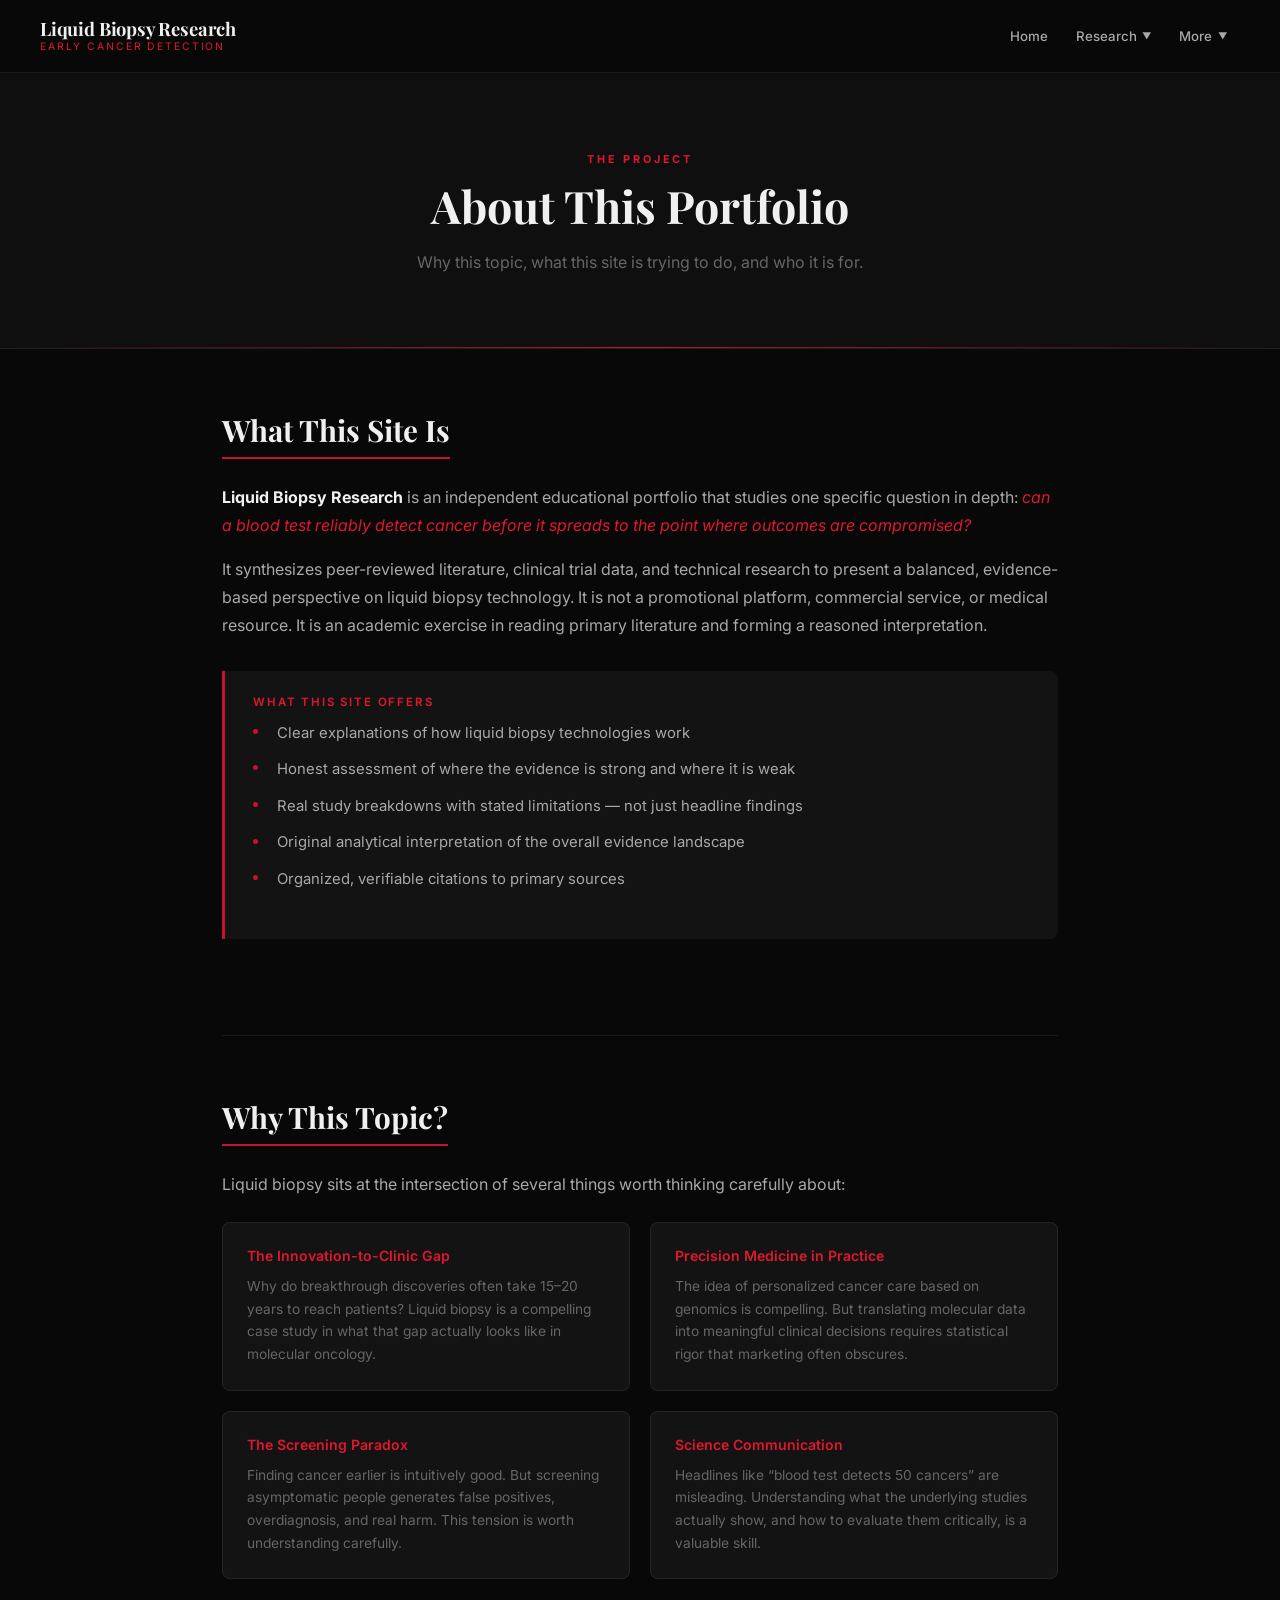
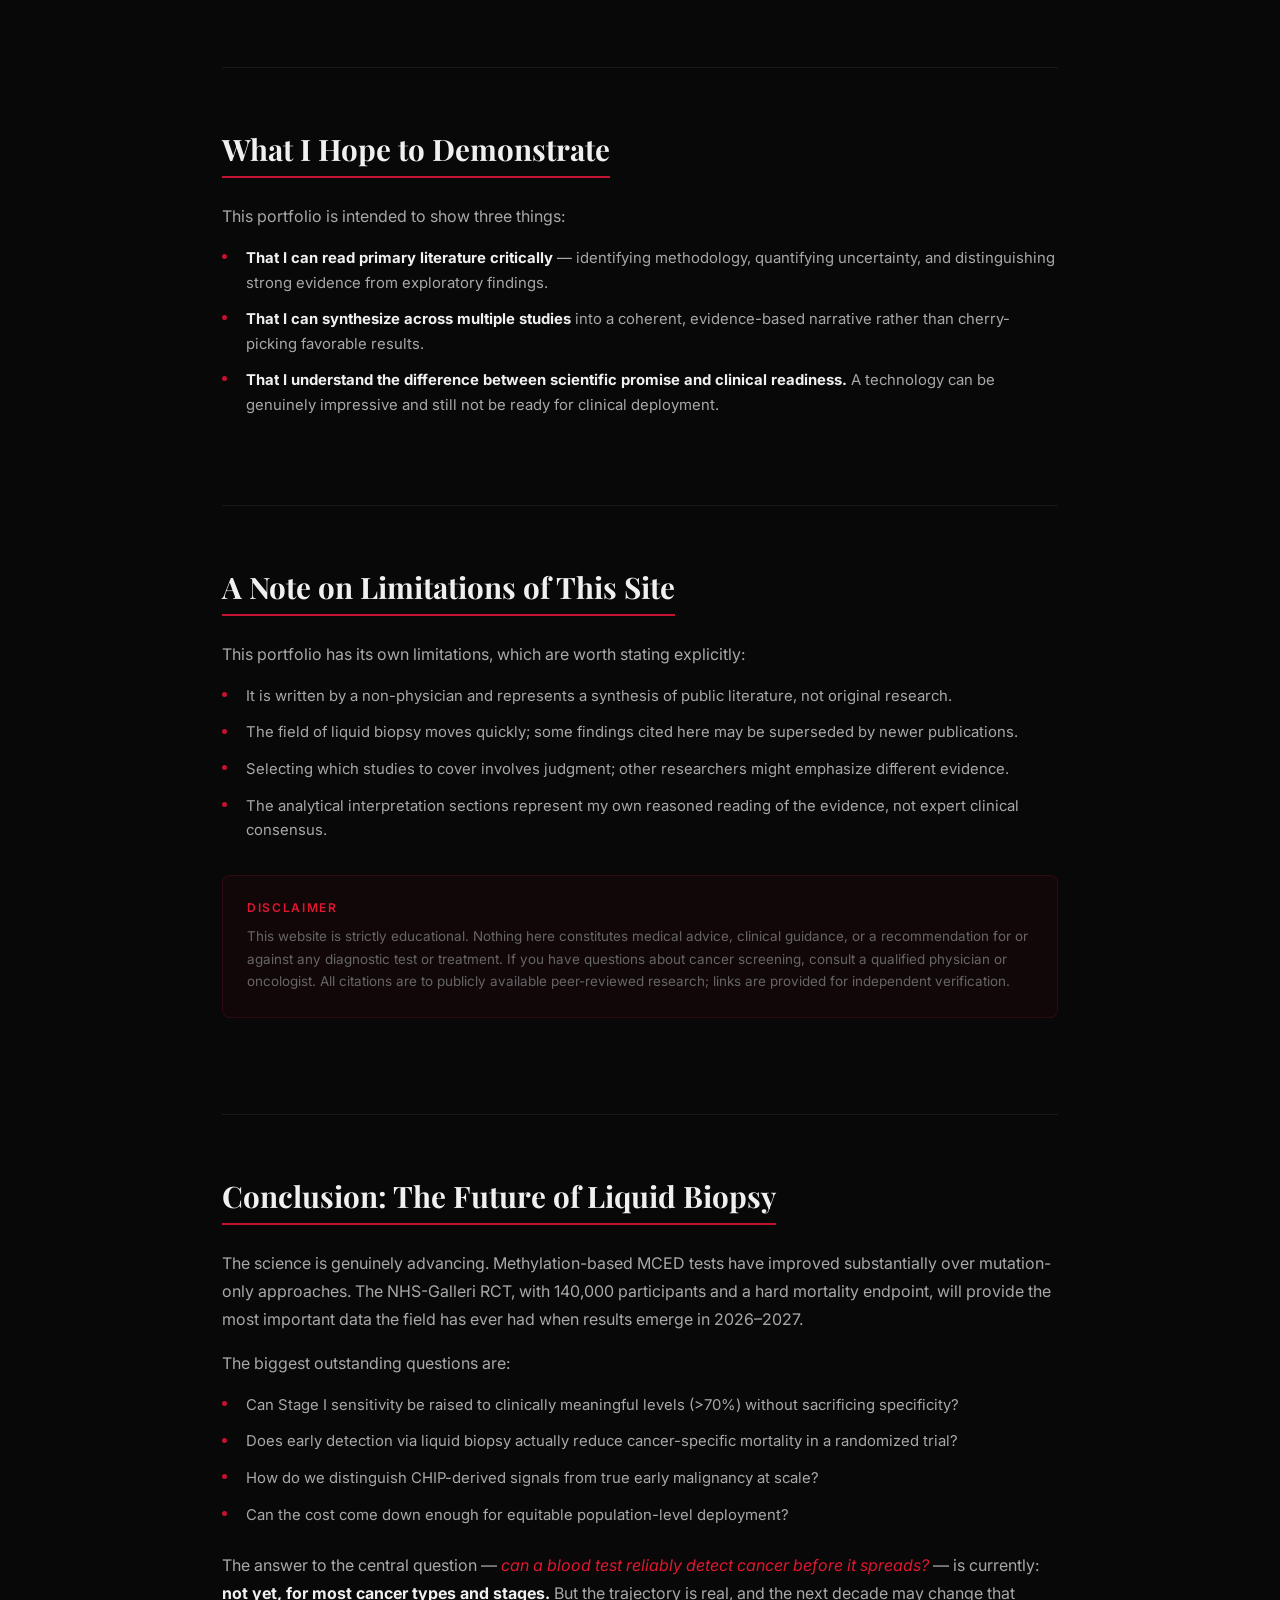
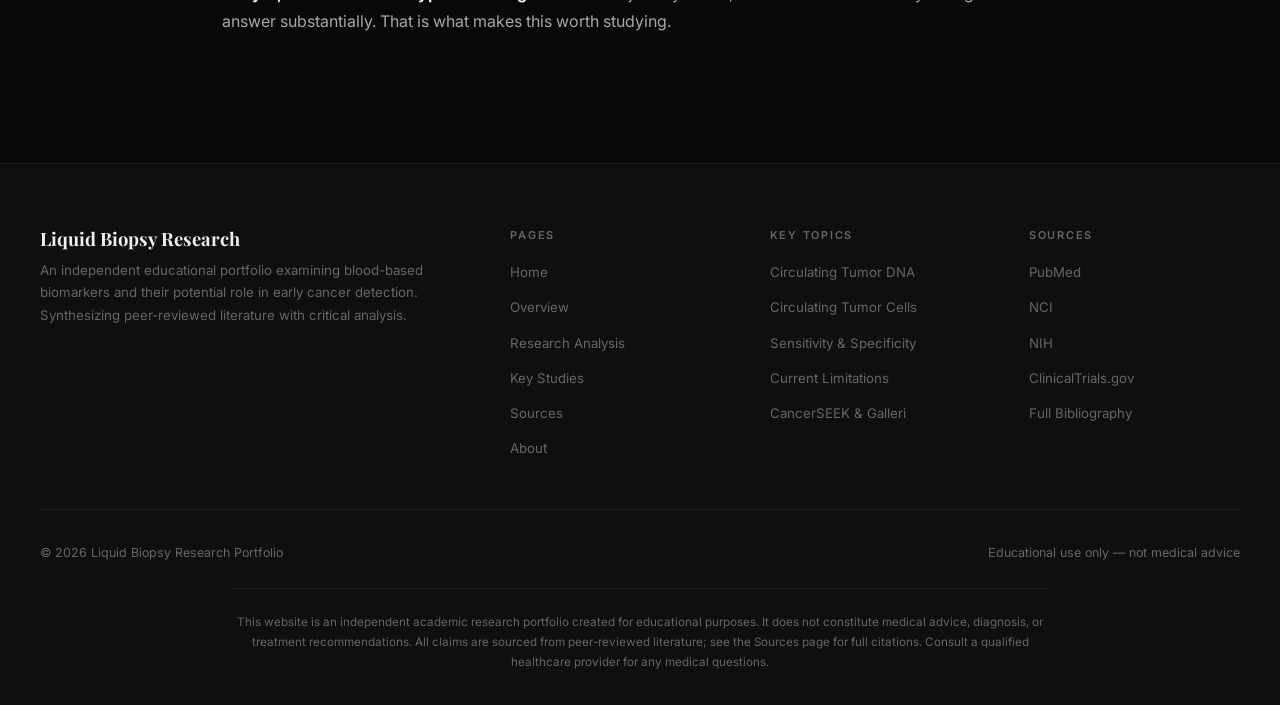
==== commit 73fbfacc: "Add dropdown navigation, animations, and streamlined nav to all pages" ====
--- a/about.html
+++ b/about.html
@@ -18,11 +18,22 @@
           <span class="nav-tagline">Early Cancer Detection</span>
         </a>
         <ul class="nav-menu" id="navMenu"><li><a href="index.html" class="nav-link">Home</a></li>
-<li><a href="overview.html" class="nav-link">Overview</a></li>
-<li><a href="research-analysis.html" class="nav-link">Research Analysis</a></li>
-<li><a href="key-studies.html" class="nav-link">Key Studies</a></li>
-<li><a href="sources.html" class="nav-link">Sources</a></li>
-<li><a href="about.html" class="nav-link active">About</a></li></ul>
+<li class="nav-dropdown">
+  <a href="#" class="nav-link nav-dropdown-toggle">Research <span class="nav-caret">▼</span></a>
+  <ul class="nav-dropdown-menu">
+    <li><a href="overview.html" class="nav-link">Overview</a></li>
+    <li><a href="research-analysis.html" class="nav-link">Research Analysis</a></li>
+    <li><a href="key-studies.html" class="nav-link">Key Studies</a></li>
+  </ul>
+</li>
+<li class="nav-dropdown">
+  <a href="#" class="nav-link nav-dropdown-toggle">More <span class="nav-caret">▼</span></a>
+  <ul class="nav-dropdown-menu">
+    <li><a href="sources.html" class="nav-link">Sources</a></li>
+    <li><a href="about.html" class="nav-link active">About</a></li>
+  </ul>
+</li>
+</ul>
         <button class="nav-hamburger" id="hamburger" aria-label="Toggle navigation">
           <span></span><span></span><span></span>
         </button>
--- a/style.css
+++ b/style.css
@@ -110,6 +110,72 @@
   background:var(--tx); border-radius:2px; transition:.3s ease;
 }
 
+/* ── NAV DROPDOWN ───────────────────────────────────────── */
+.nav-dropdown {
+  position:relative;
+}
+.nav-dropdown-toggle {
+  cursor:pointer;
+  display:flex; align-items:center; gap:0.3em;
+}
+.nav-caret {
+  font-size:0.7em; margin-left:0.2em; transition:transform var(--ease);
+}
+.nav-dropdown.open > .nav-dropdown-toggle .nav-caret {
+  transform:rotate(180deg);
+}
+.nav-dropdown-menu {
+  display:none;
+  position:absolute; top:100%; left:0; min-width:180px;
+  background:var(--bg-card2);
+  border:1px solid var(--border-cr);
+  border-radius:var(--r-md);
+  box-shadow:0 8px 32px rgba(0,0,0,0.28);
+  z-index:1001;
+  padding:0.5rem 0;
+  animation:dropdown-fade 0.32s cubic-bezier(.4,1.6,.6,1) both;
+}
+.nav-dropdown.open > .nav-dropdown-menu {
+  display:block;
+}
+.nav-dropdown-menu li {
+  width:100%;
+}
+.nav-dropdown-menu .nav-link {
+  padding:0.55rem 1.2rem;
+  color:var(--tx2);
+  background:none;
+  border-radius:0;
+  font-size:0.92em;
+  transition:background var(--ease), color var(--ease);
+}
+.nav-dropdown-menu .nav-link:hover,
+.nav-dropdown-menu .nav-link.active {
+  background:var(--cr-sub);
+  color:var(--cr-lt);
+}
+@keyframes dropdown-fade {
+  0% { opacity:0; transform:translateY(10px) scale(0.98); }
+  100% { opacity:1; transform:translateY(0) scale(1); }
+}
+
+/* Responsive dropdown: stack as normal menu on mobile */
+@media (max-width: 640px) {
+  .nav-dropdown-menu {
+    position:static;
+    min-width:unset;
+    box-shadow:none;
+    border-radius:0;
+    border:none;
+    background:transparent;
+    padding:0;
+    animation:none;
+  }
+  .nav-dropdown.open > .nav-dropdown-menu {
+    display:block;
+  }
+}
+
 /* ── HERO ────────────────────────────────────────────────── */
 .hero {
   min-height:100vh; display:flex; align-items:center; justify-content:center;
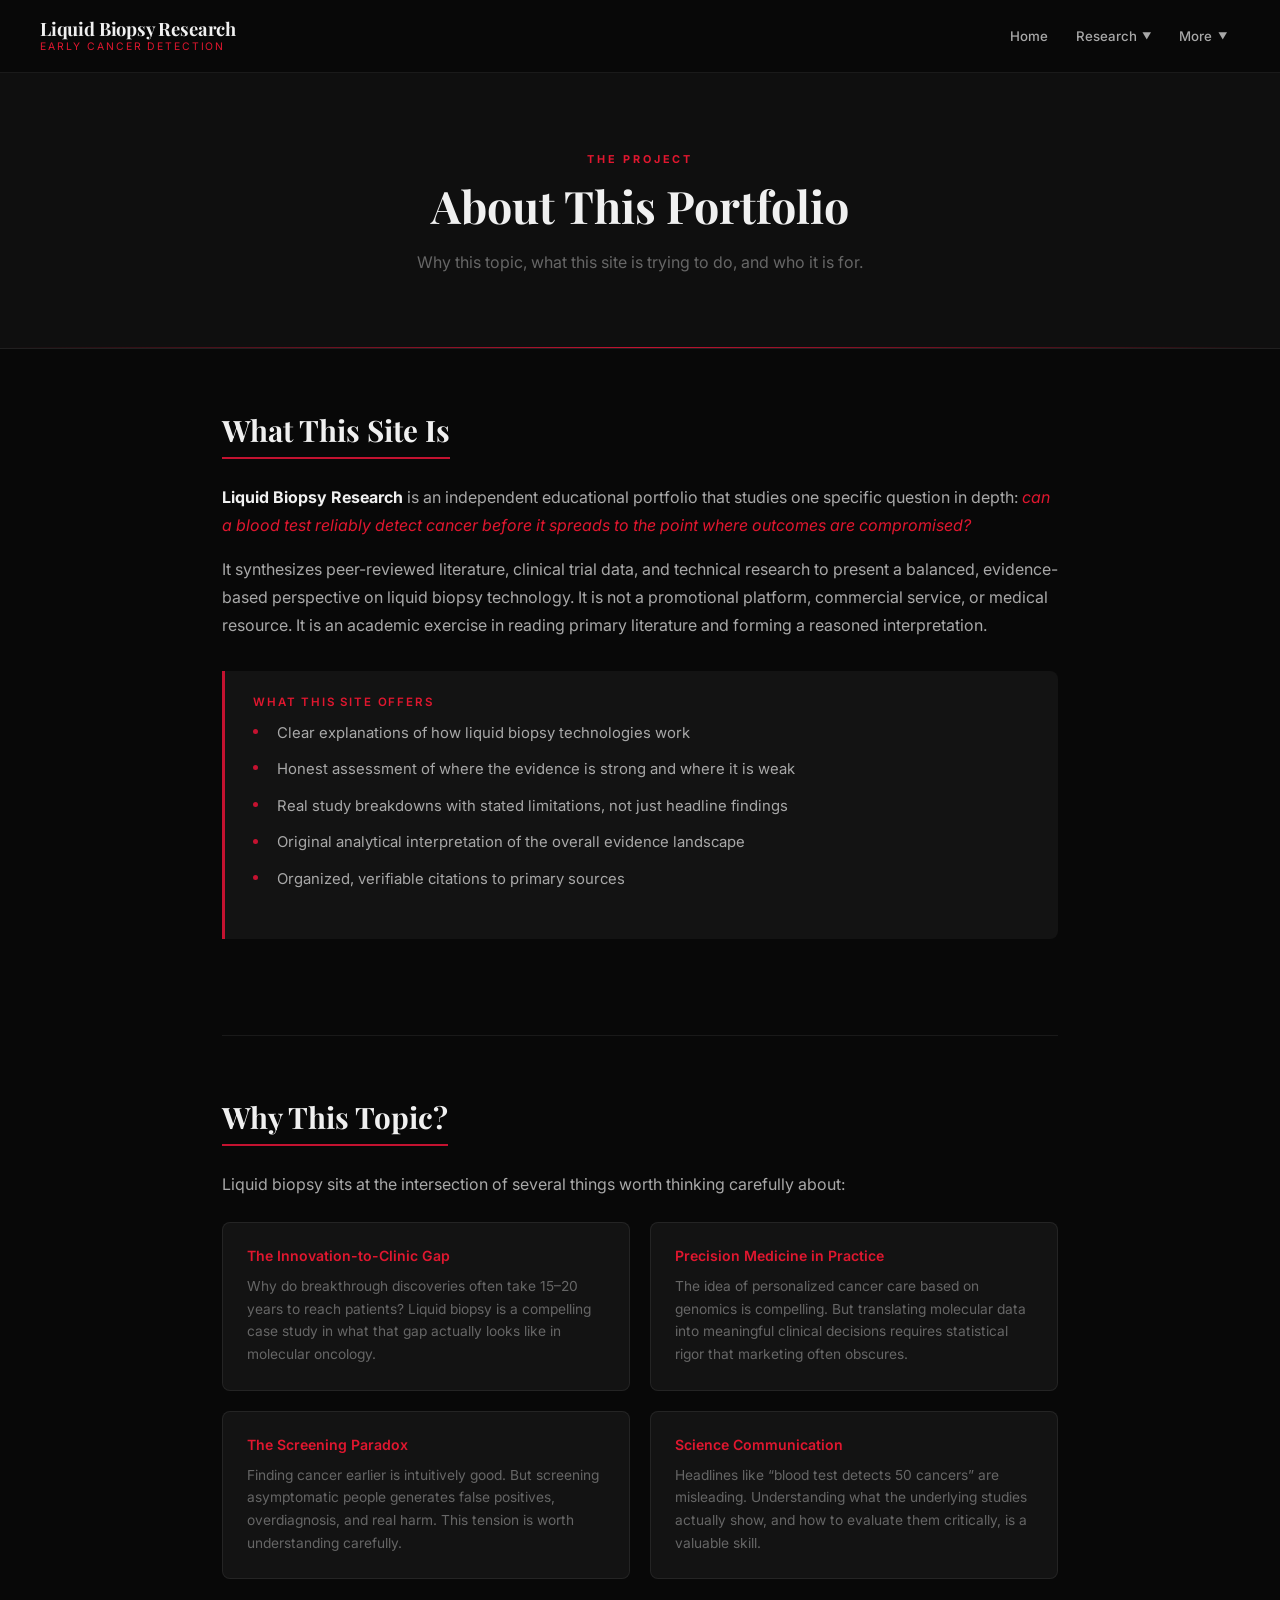
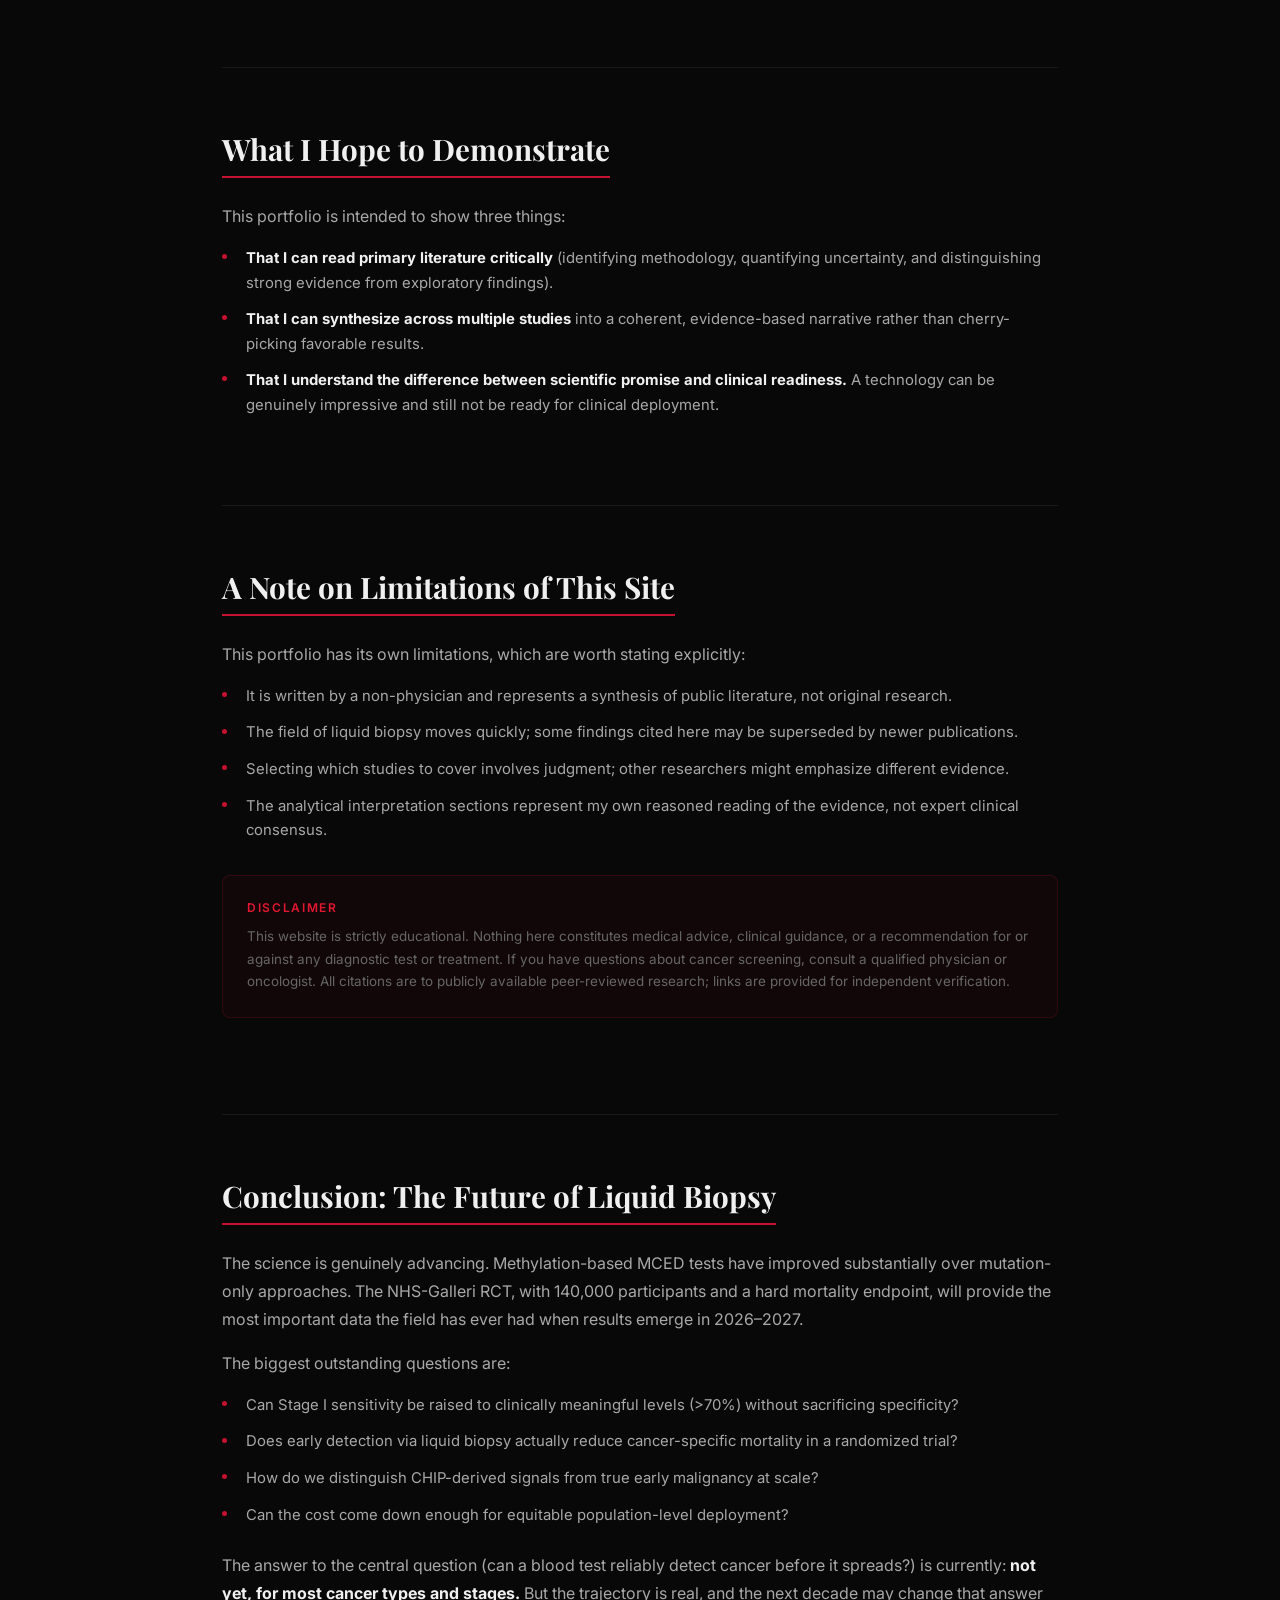
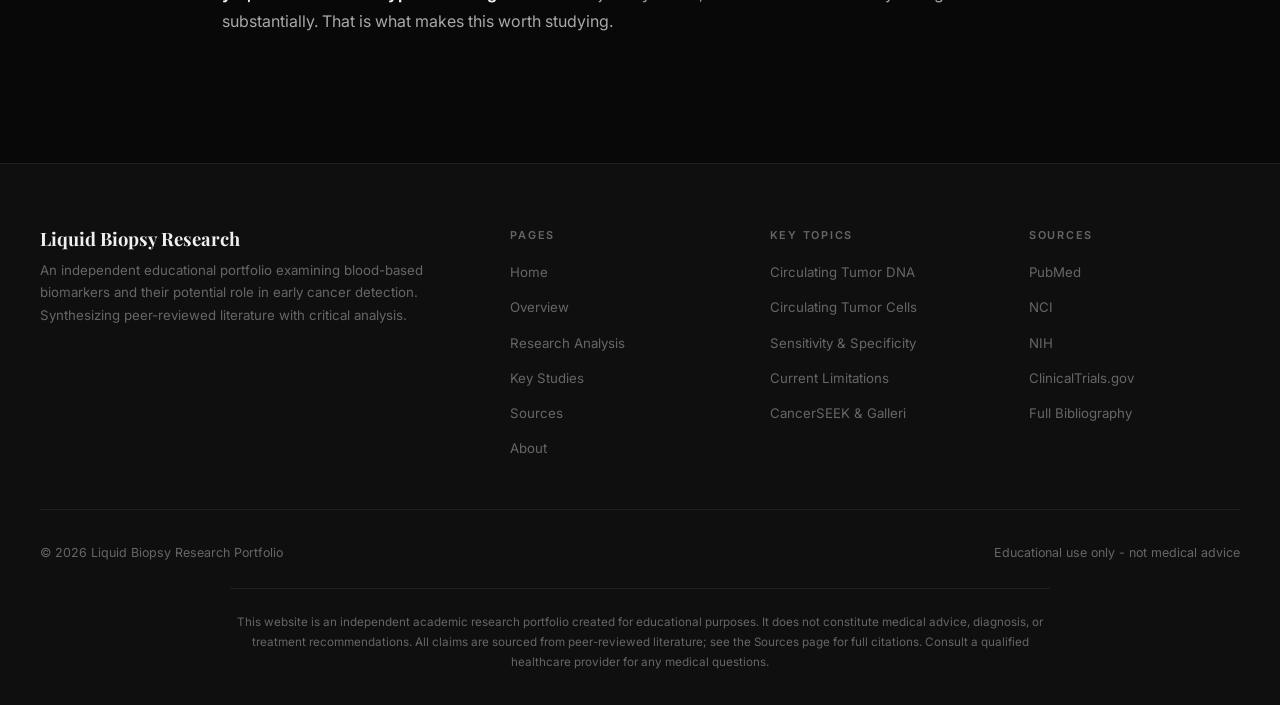
==== commit 008fabf6: "Remove all em dashes and replace with standard writing throughout site" ====
--- a/about.html
+++ b/about.html
@@ -4,7 +4,7 @@
   <meta charset="UTF-8">
   <meta name="viewport" content="width=device-width, initial-scale=1.0">
   <meta name="description" content="About this independent liquid biopsy research portfolio: motivation, purpose, educational mission, and site disclaimer.">
-  <title>About &mdash; Liquid Biopsy Research</title>
+  <title>About - Liquid Biopsy Research</title>
   <link rel="preconnect" href="https://fonts.googleapis.com">
   <link rel="preconnect" href="https://fonts.gstatic.com" crossorigin>
   <link href="https://fonts.googleapis.com/css2?family=Playfair+Display:ital,wght@0,600;0,700;1,600&family=Inter:wght@300;400;500;600;700&display=swap" rel="stylesheet">
@@ -59,7 +59,7 @@
         <ul class="content-list" style="margin-top:0.5rem">
           <li>Clear explanations of how liquid biopsy technologies work</li>
           <li>Honest assessment of where the evidence is strong and where it is weak</li>
-          <li>Real study breakdowns with stated limitations &mdash; not just headline findings</li>
+          <li>Real study breakdowns with stated limitations, not just headline findings</li>
           <li>Original analytical interpretation of the overall evidence landscape</li>
           <li>Organized, verifiable citations to primary sources</li>
         </ul>
@@ -93,7 +93,7 @@
       <h3>What I Hope to Demonstrate</h3>
       <p>This portfolio is intended to show three things:</p>
       <ul class="content-list">
-        <li><strong>That I can read primary literature critically</strong> &mdash; identifying methodology, quantifying uncertainty, and distinguishing strong evidence from exploratory findings.</li>
+        <li><strong>That I can read primary literature critically</strong> (identifying methodology, quantifying uncertainty, and distinguishing strong evidence from exploratory findings).</li>
         <li><strong>That I can synthesize across multiple studies</strong> into a coherent, evidence-based narrative rather than cherry-picking favorable results.</li>
         <li><strong>That I understand the difference between scientific promise and clinical readiness.</strong> A technology can be genuinely impressive and still not be ready for clinical deployment.</li>
       </ul>
@@ -124,7 +124,7 @@
         <li>How do we distinguish CHIP-derived signals from true early malignancy at scale?</li>
         <li>Can the cost come down enough for equitable population-level deployment?</li>
       </ul>
-      <p>The answer to the central question &mdash; <em>can a blood test reliably detect cancer before it spreads?</em> &mdash; is currently: <strong>not yet, for most cancer types and stages.</strong> But the trajectory is real, and the next decade may change that answer substantially. That is what makes this worth studying.</p>
+      <p>The answer to the central question (can a blood test reliably detect cancer before it spreads?) is currently: <strong>not yet, for most cancer types and stages.</strong> But the trajectory is real, and the next decade may change that answer substantially. That is what makes this worth studying.</p>
     </section>
 
   </main>
@@ -169,7 +169,7 @@
       </div>
       <div class="footer-bottom">
         <p>&copy; 2026 Liquid Biopsy Research Portfolio</p>
-        <p>Educational use only &mdash; not medical advice</p>
+        <p>Educational use only - not medical advice</p>
       </div>
       <p class="footer-disclaimer">This website is an independent academic research portfolio created for educational purposes. It does not constitute medical advice, diagnosis, or treatment recommendations. All claims are sourced from peer-reviewed literature; see the Sources page for full citations. Consult a qualified healthcare provider for any medical questions.</p>
     </footer>
--- a/style.css
+++ b/style.css
@@ -1,5 +1,5 @@
 /* ============================================================
-   LIQUID BIOPSY RESEARCH — DARK ACADEMIC THEME
+  LIQUID BIOPSY RESEARCH - DARK ACADEMIC THEME
    Black & Crimson Red | Professional | Animated
    ============================================================ */
 
